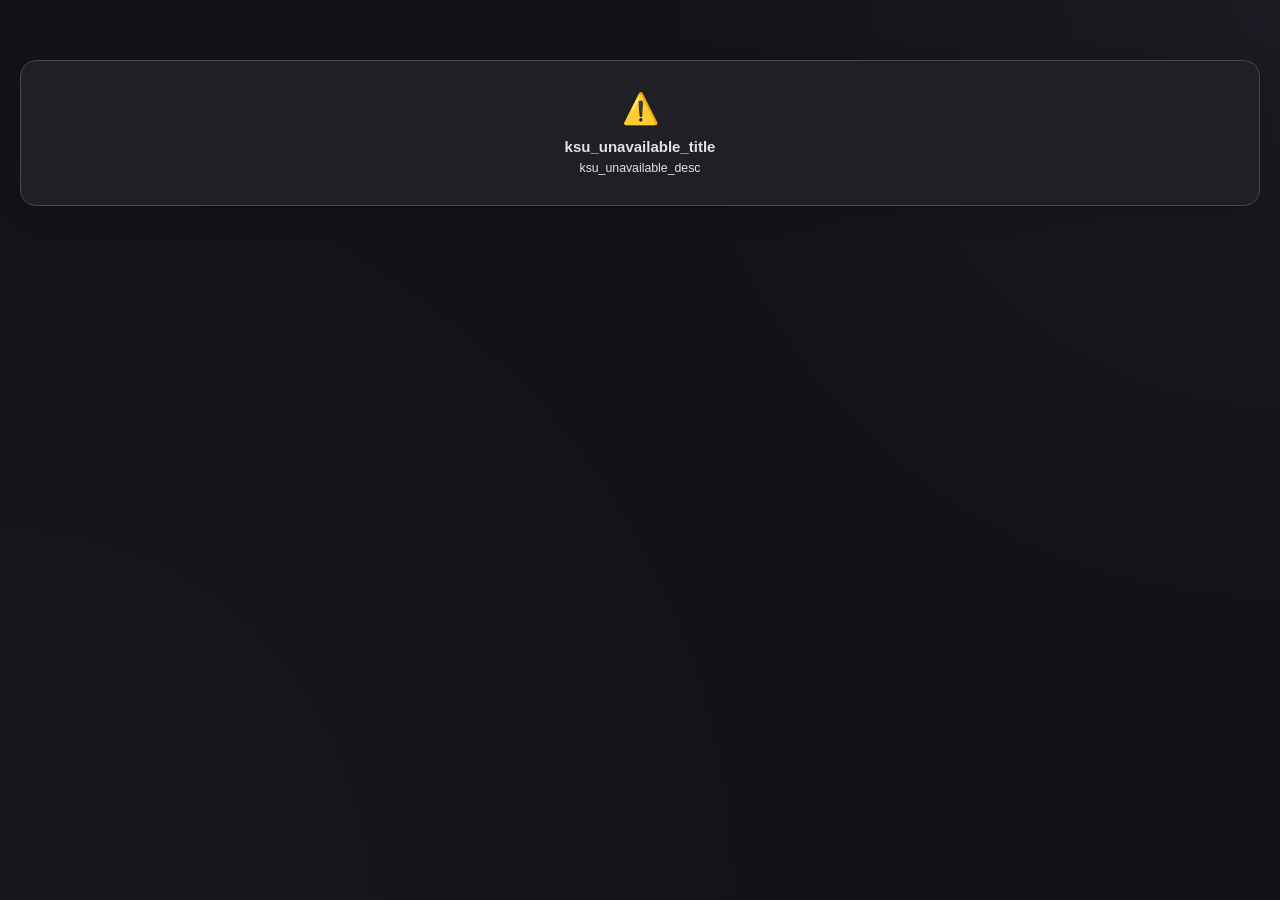
==== webroot/index.html @ 25c7056f "3.4 release" ====
<!DOCTYPE html>
<html lang="en">
<head>
  <meta charset="UTF-8">
  <meta name="viewport" content="width=device-width,initial-scale=1,user-scalable=no">
  <meta name="theme-color" content="#141218">
  <title>Frosty</title>
  <link rel="stylesheet" href="/internal/insets.css">
  <link rel="stylesheet" href="style.css">
</head>
<body unresolved style="overflow:hidden;position:fixed;inset:0;">
  <div id="toast-wrap"></div>

  <!-- Loading Overlay -->
  <div class="loading-overlay" id="loading-overlay">
    <div class="loading-box">
      <div class="spinner"></div>
      <div class="loading-txt" id="loading-txt" data-i18n="loading_default">Processing...</div>
    </div>
  </div>

  <!-- Whitelist Modal -->
  <div class="modal-overlay" id="wl-modal">
    <div class="modal">
      <div class="modal-head">
        <h3>📋 <span data-i18n="wl_title">Doze Whitelist</span></h3>
        <button class="modal-x ripple" id="wl-close">✕</button>
      </div>
      <div class="modal-notice">
        <span>ℹ️</span>
        <span data-i18n="wl_notice">Whitelisted apps bypass Deep Doze restrictions. Add messaging, banking, and alarm apps here.</span>
      </div>
      <div class="modal-controls">
        <input type="text" class="modal-search" placeholder="Search apps..." data-i18n-ph="wl_search" id="wl-search">
        <label class="sys-toggle">
          <input type="checkbox" id="wl-sys">
          <span data-i18n="wl_system">System</span>
        </label>
      </div>
      <div class="modal-list" id="wl-list"></div>
    </div>
  </div>

  <!-- About Modal -->
  <div class="modal-overlay centered" id="about-modal">
    <div class="modal about-modal">
      <div class="about-hero">
        <button class="about-close-btn ripple" id="about-close">✕</button>
        <div class="about-hero-ico">🧊</div>
        <div class="about-hero-name" id="about-name">Frosty</div>
        <div class="about-hero-tag" id="about-version"></div>
      </div>
      <div class="about-body">
        <div class="about-desc" id="about-desc"></div>
        <div class="about-author" id="about-author"></div>
        <a class="about-gh ripple" id="about-gh-btn">
          <svg viewBox="0 0 24 24" width="15" height="15" fill="currentColor"><path d="M12 0C5.37 0 0 5.37 0 12c0 5.3 3.44 9.8 8.21 11.39.6.11.79-.26.79-.58v-2.23c-3.34.73-4.03-1.42-4.03-1.42-.55-1.39-1.33-1.76-1.33-1.76-1.09-.74.08-.73.08-.73 1.2.08 1.84 1.24 1.84 1.24 1.07 1.83 2.81 1.3 3.49 1 .11-.78.42-1.3.76-1.6-2.67-.31-5.47-1.34-5.47-5.93 0-1.31.47-2.38 1.24-3.22-.13-.3-.54-1.52.12-3.18 0 0 1-.32 3.3 1.23.96-.27 1.98-.4 3-.4s2.05.13 3.01.4c2.29-1.55 3.3-1.23 3.3-1.23.66 1.65.24 2.87.12 3.18.77.84 1.23 1.91 1.23 3.22 0 4.61-2.81 5.62-5.48 5.92.43.37.82 1.1.82 2.22v3.29c0 .32.19.69.8.58C20.57 21.8 24 17.3 24 12c0-6.63-5.37-12-12-12z"/></svg>
          <span data-i18n="about_github">View on GitHub</span>
        </a>
      </div>
    </div>
  </div>

  <!-- Import/Export Modal -->
  <div class="modal-overlay centered" id="io-modal">
    <div class="modal io-modal">
      <div class="modal-head">
        <h3 data-i18n="io_title">Import / Export</h3>
        <button class="modal-x ripple" id="io-close">✕</button>
      </div>
      <div class="io-body">
        <button class="io-action-btn ripple" id="io-export-btn">
          <svg viewBox="0 0 24 24" width="18" height="18" fill="currentColor"><path d="M4 17h16v2H4v-2zm7-9.41V17h2V7.59l3.71 3.7 1.41-1.41L12 3.17 5.88 9.88l1.41 1.41L11 7.59z"/></svg>
          <span data-i18n="io_export">Export Current Settings</span>
        </button>
        <div class="io-sep"><span data-i18n="io_backups">Saved backups</span></div>
        <div class="io-list" id="io-list">
          <div class="io-empty" data-i18n="io_empty">No backups found</div>
        </div>
      </div>
    </div>
  </div>

  <!-- Language Picker Modal -->
  <div class="modal-overlay centered" id="lang-modal">
    <div class="modal lang-modal">
      <div class="modal-head">
        <h3 data-i18n="lang_title">Language</h3>
        <button class="modal-x ripple" id="lang-close">✕</button>
      </div>
      <div class="lang-list" id="lang-list"></div>
    </div>
  </div>

  <!-- Main App -->
  <div class="scroll-clip">
  <div id="app">
    <header class="hdr">
      <div class="hdr-banner">
        <img src="header.jpg" alt="Frosty" class="hdr-banner-img" draggable="false">
      </div>
      <!-- Menu placed here to never clip inside header -->
      <div class="hdr-menu" id="hdr-menu-wrap">
        <button class="hdr-dots ripple" id="hdr-dots-btn" title="Menu">
          <svg viewBox="0 0 24 24" width="20" height="20" fill="currentColor"><circle cx="12" cy="5" r="2"/><circle cx="12" cy="12" r="2"/><circle cx="12" cy="19" r="2"/></svg>
        </button>
        <div class="hdr-dropdown" id="hdr-dropdown">
          <button class="hdr-opt ripple" id="menu-io">
            <span class="hdr-opt-ico">
              <svg viewBox="0 0 24 24" width="21" height="20" fill="currentColor"><path d="M17 3H5a2 2 0 0 0-2 2v14a2 2 0 0 0 2 2h14a2 2 0 0 0 2-2V7l-4-4zm2 16H5V5h11.17L19 7.83V19zm-7-7a3 3 0 1 0 0 6 3 3 0 0 0 0-6zm-5-5h8v4H7V7z"/></svg>
            </span>
            <span data-i18n="menu_io">Import / Export</span>
          </button>
          <button class="hdr-opt ripple" id="menu-lang">
            <span class="hdr-opt-ico hdr-opt-ico--lang">
              <svg viewBox="0 0 24 24" width="21" height="20" fill="currentColor"><path d="M11.99 2C6.47 2 2 6.48 2 12s4.47 10 9.99 10C17.52 22 22 17.52 22 12S17.52 2 11.99 2zm6.93 6h-2.95a15.65 15.65 0 0 0-1.38-3.56A8.03 8.03 0 0 1 18.92 8zM12 4.04c.83 1.2 1.48 2.53 1.91 3.96h-3.82c.43-1.43 1.08-2.76 1.91-3.96zM4.26 14C4.1 13.36 4 12.69 4 12s.1-1.36.26-2h3.38c-.08.66-.14 1.32-.14 2 0 .68.06 1.34.14 2H4.26zm.82 2h2.95c.32 1.25.78 2.45 1.38 3.56A7.987 7.987 0 0 1 5.08 16zm2.95-8H5.08a7.987 7.987 0 0 1 4.33-3.56A15.65 15.65 0 0 0 8.03 8zM12 19.96c-.83-1.2-1.48-2.53-1.91-3.96h3.82c-.43 1.43-1.08 2.76-1.91 3.96zM14.34 14H9.66c-.09-.66-.16-1.32-.16-2 0-.68.07-1.35.16-2h4.68c.09.65.16 1.32.16 2 0 .68-.07 1.34-.16 2zm.25 5.56a15.65 15.65 0 0 0 1.38-3.56h2.95a8.03 8.03 0 0 1-4.33 3.56zM16.36 14c.08-.66.14-1.32.14-2 0-.68-.06-1.34-.14-2h3.38c.16.64.26 1.31.26 2s-.1 1.36-.26 2h-3.38z"/></svg>
              <span class="hdr-opt-ico-zh">文</span>
            </span>
            <span data-i18n="menu_lang">Language</span>
          </button>
          <button class="hdr-opt ripple" id="menu-about">
            <span class="hdr-opt-ico">
              <svg viewBox="0 0 24 24" width="21" height="20" fill="currentColor"><path d="M12 2C6.48 2 2 6.48 2 12s4.48 10 10 10 10-4.48 10-10S17.52 2 12 2zm1 15h-2v-6h2v6zm0-8h-2V7h2v2z"/></svg>
            </span>
            <span data-i18n="menu_about">About</span>
          </button>
        </div>
      </div>
    </header>

    <!-- Theme Actions Panel (Chill, Heat, Cosmic) -->
    <div class="actions">
      <button class="act-btn freeze ripple" id="btn-freeze">
        <span class="act-ico">🧊</span><span data-i18n="btn_freeze">Enable All</span>
      </button>
      <button class="act-btn stock ripple" id="btn-stock">
        <span class="act-ico">🔥</span><span data-i18n="btn_revert">Revert All</span>
      </button>
    </div>
    <div class="reapply-row">
      <button class="act-btn reapply ripple" id="btn-reapply">
        <span class="act-ico"><svg viewBox="0 0 24 24" width="16" height="16" fill="currentColor"><path d="M8 5v14l11-7z"/></svg></span>
        <span data-i18n="btn_reapply">Force Reapply Settings</span>
      </button>
    </div>

    <!-- System Tweaks -->
    <section class="card">
      <h2 class="card-title"><span>⚡ </span><span data-i18n="sec_tweaks">System Tweaks</span></h2>
      <div class="tgl-row ripple" data-key="kernel_tweaks">
        <div class="tgl-info">
          <span class="tgl-name" data-i18n="tgl_kernel">Kernel Tweaks</span>
          <span class="tgl-desc" data-i18n="tgl_kernel_desc">Speeds up task switching, reduces CPU wakeups</span>
        </div>
        <label class="tgl"><input type="checkbox" id="t-kernel"><span class="tgl-sl"></span></label>
      </div>
      <div class="tgl-row ripple" data-key="system_props">
        <div class="tgl-info">
          <span class="tgl-name" data-i18n="tgl_sysprops">System Props</span>
          <span class="tgl-desc" data-i18n="tgl_sysprops_desc">Disables debug logging, saves battery & RAM</span>
          <span class="reboot-tag" data-i18n="reboot_req">⚠ Reboot required</span>
        </div>
        <label class="tgl"><input type="checkbox" id="t-sysprops"><span class="tgl-sl"></span></label>
      </div>
      <div class="tgl-row ripple" data-key="ram_optimizer">
        <div class="tgl-info">
          <span class="tgl-name" data-i18n="tgl_ram_optimizer">RAM Optimizer</span>
          <span class="tgl-desc" data-i18n="tgl_ram_optimizer_desc">Limits cached and empty background processes, tunes zram swap behavior for more free RAM</span>
        </div>
        <label class="tgl"><input type="checkbox" id="t-ram-optimizer"><span class="tgl-sl"></span></label>
      </div>
      <div class="tgl-row ripple" data-key="blur_disable">
        <div class="tgl-info">
          <span class="tgl-name" data-i18n="tgl_blur">Disable Blur</span>
          <span class="tgl-desc" data-i18n="tgl_blur_desc">Reduces GPU load, smoother on weaker devices</span>
        </div>
        <label class="tgl"><input type="checkbox" id="t-blur"><span class="tgl-sl"></span></label>
      </div>
      <div class="tgl-row ripple" data-key="log_killing">
        <div class="tgl-info">
          <span class="tgl-name" data-i18n="tgl_logs">Kill Logs</span>
          <span class="tgl-desc" data-i18n="tgl_logs_desc">Stops background loggers, frees RAM</span>
          <span class="reboot-tag">⚠ Reboot required</span>
        </div>
        <label class="tgl"><input type="checkbox" id="t-logs"><span class="tgl-sl"></span></label>
      </div>
    </section>

    <!-- Doze -->
    <section class="card">
      <h2 class="card-title"><span>💤 </span><span data-i18n="sec_doze">Doze</span></h2>
      <div class="tgl-row ripple" data-key="gms_doze">
        <div class="tgl-info">
          <span class="tgl-name" data-i18n="tgl_gms_doze">GMS Doze</span>
          <span class="tgl-desc" data-i18n="tgl_gms_doze_desc">Lets Android optimize GMS battery · May delay notifications</span>
        </div>
        <label class="tgl"><input type="checkbox" id="t-gms-doze"><span class="tgl-sl"></span></label>
      </div>
      <div class="divider"></div>
      <div class="tgl-row ripple" data-key="deep_doze">
        <div class="tgl-info">
          <span class="tgl-name" data-i18n="tgl_deep_doze">Deep Doze</span>
          <span class="tgl-desc" data-i18n="tgl_deep_doze_desc">Restricts background activity for all apps</span>
        </div>
        <label class="tgl"><input type="checkbox" id="t-deep-doze"><span class="tgl-sl"></span></label>
      </div>
      <div class="dd-extras" id="dd-extras">
        <div class="level-row">
          <button class="lvl-btn ripple" data-level="moderate" id="lvl-mod">
            <span class="lvl-ico">☘️</span>
            <span class="lvl-name" data-i18n="lvl_moderate">Moderate</span>
          </button>
          <button class="lvl-btn ripple" data-level="maximum" id="lvl-max">
            <span class="lvl-ico">⚡</span>
            <span class="lvl-name" data-i18n="lvl_maximum">Maximum</span>
          </button>
        </div>
        <button class="wl-btn ripple" id="wl-open">
          <span data-i18n="wl_btn">📋 App Doze Whitelist</span>
          <span class="wl-count" id="wl-count">0</span>
        </button>
      </div>
      <div class="divider"></div>
      <div class="tgl-row ripple" data-key="battery_saver">
        <div class="tgl-info">
          <span class="tgl-name" data-i18n="tgl_bss">Battery Saver Tuner</span>
          <span class="tgl-desc" data-i18n="tgl_bss_desc">Tune Android's built-in battery saver behavior</span>
        </div>
        <label class="tgl"><input type="checkbox" id="t-bss"><span class="tgl-sl"></span></label>
      </div>
      <div class="bss-extras" id="bss-extras">
        <button class="bss-cfg-btn ripple" id="bss-open">
          <span>⚙️</span>
          <span data-i18n="bss_configure">Configure Options</span>
        </button>
      </div>
    </section>

    <!-- GMS Categories -->
    <section class="card">
      <h2 class="card-title"><span>🧊 </span><span data-i18n="sec_gms">GMS Categories</span></h2>
      <div class="cat-row ripple" data-cat="telemetry">
        <div class="cat-left"><span class="cat-ico">📊</span><div class="cat-info"><span class="cat-name" data-i18n="cat_telemetry">Telemetry</span><span class="cat-tag safe" data-i18n="cat_telemetry_tag">Safe · Ads, analytics</span></div></div>
        <label class="tgl"><input type="checkbox" id="t-telemetry"><span class="tgl-sl"></span></label>
      </div>
      <div class="cat-row ripple" data-cat="background">
        <div class="cat-left"><span class="cat-ico">🔄</span><div class="cat-info"><span class="cat-name" data-i18n="cat_background">Background</span><span class="cat-tag safe" data-i18n="cat_background_tag">Safe · Updates, MDM</span></div></div>
        <label class="tgl"><input type="checkbox" id="t-background"><span class="tgl-sl"></span></label>
      </div>
      <div class="cat-row ripple" data-cat="location">
        <div class="cat-left"><span class="cat-ico">📍</span><div class="cat-info"><span class="cat-name" data-i18n="cat_location">Location</span><span class="cat-tag warn" data-i18n="cat_location_tag">Breaks Maps, GPS</span></div></div>
        <label class="tgl"><input type="checkbox" id="t-location"><span class="tgl-sl"></span></label>
      </div>
      <div class="cat-row ripple" data-cat="connectivity">
        <div class="cat-left"><span class="cat-ico">📡</span><div class="cat-info"><span class="cat-name" data-i18n="cat_connectivity">Connectivity</span><span class="cat-tag warn" data-i18n="cat_connectivity_tag">Breaks Cast, Quick Share</span></div></div>
        <label class="tgl"><input type="checkbox" id="t-connectivity"><span class="tgl-sl"></span></label>
      </div>
      <div class="cat-row ripple" data-cat="cloud">
        <div class="cat-left"><span class="cat-ico">☁️</span><div class="cat-info"><span class="cat-name" data-i18n="cat_cloud">Cloud</span><span class="cat-tag warn" data-i18n="cat_cloud_tag">Breaks Sign-in, Autofill</span></div></div>
        <label class="tgl"><input type="checkbox" id="t-cloud"><span class="tgl-sl"></span></label>
      </div>
      <div class="cat-row ripple" data-cat="payments">
        <div class="cat-left"><span class="cat-ico">💳</span><div class="cat-info"><span class="cat-name" data-i18n="cat_payments">Payments</span><span class="cat-tag warn" data-i18n="cat_payments_tag">Breaks Google Pay</span></div></div>
        <label class="tgl"><input type="checkbox" id="t-payments"><span class="tgl-sl"></span></label>
      </div>
      <div class="cat-row ripple" data-cat="wearables">
        <div class="cat-left"><span class="cat-ico">⌚</span><div class="cat-info"><span class="cat-name" data-i18n="cat_wearables">Wearables</span><span class="cat-tag warn" data-i18n="cat_wearables_tag">Breaks Wear OS, Fit</span></div></div>
        <label class="tgl"><input type="checkbox" id="t-wearables"><span class="tgl-sl"></span></label>
      </div>
      <div class="cat-row ripple" data-cat="games">
        <div class="cat-left"><span class="cat-ico">🎮</span><div class="cat-info"><span class="cat-name" data-i18n="cat_games">Games</span><span class="cat-tag warn" data-i18n="cat_games_tag">Breaks Play Games</span></div></div>
        <label class="tgl"><input type="checkbox" id="t-games"><span class="tgl-sl"></span></label>
      </div>
    </section>

    <!-- Activity Log -->
    <section class="card">
      <div class="card-title-row">
        <h2 class="card-title"><span>📄 </span><span data-i18n="sec_log">Activity Log</span></h2>
        <div style="display:flex;gap:6px">
          <button class="log-action-btn ripple" id="log-copy-btn" title="Copy log">
            <svg viewBox="0 0 24 24" width="14" height="14" fill="currentColor"><path d="M16 1H4C2.9 1 2 1.9 2 3v14h2V3h12V1zm3 4H8C6.9 5 6 5.9 6 7v14c0 1.1.9 2 2 2h11c1.1 0 2-.9 2-2V7c0-1.1-.9-2-2-2zm0 16H8V7h11v14z"/></svg>
          </button>
          <button class="log-action-btn ripple" id="log-clear-btn" title="Clear log">
            <svg viewBox="0 0 24 24" width="14" height="14" fill="currentColor"><path d="M6 19c0 1.1.9 2 2 2h8c1.1 0 2-.9 2-2V7H6v12zM19 4h-3.5l-1-1h-5l-1 1H5v2h14V4z"/></svg>
          </button>
        </div>
      </div>
      <div class="log-wrap">
        <div class="log-box" id="log-box" data-i18n-empty="log_empty" data-empty="No activity yet"></div>
        <button class="log-expand-btn" id="log-expand-btn" title="Expand">
          <svg viewBox="0 0 24 24" width="12" height="12" fill="currentColor"><path d="M7 10l5 5 5-5z"/></svg>
        </button>
      </div>
    </section>
  </div>

  </div><!-- /.scroll-clip -->

  <!-- Language Confirm Modal -->
  <div class="modal-overlay centered" id="lang-confirm-backdrop">
    <div class="modal lang-welcome-modal">
      <div class="lc-flag" id="lc-flag"></div>
      <div class="lc-header" id="lc-header"></div>
      <div class="lc-lang-name" id="lc-lang-name"></div>
      <div class="lc-question" id="lc-question"></div>
      <div class="lw-btns">
        <button class="lw-btn lw-btn-keep ripple" id="lc-btn-keep"></button>
        <button class="lw-btn ripple" id="lc-btn-en">🇬🇧 English</button>
      </div>
    </div>
  </div>

  <script src="api.js"></script>
  <script src="app.js"></script>

    <!-- BSS Modal -->
    <div class="modal-overlay" id="bss-modal">
      <div class="modal bss-modal">

        <div class="modal-head">
          <h3>⚙️ <span data-i18n="bss_modal_title">Battery Saver Options</span></h3>
          <button class="modal-x ripple" id="bss-close">✕</button>
        </div>
        <div class="bss-opt-list">
          <div class="bss-opt-row">
            <div class="bss-opt-info">
              <span class="bss-opt-name" data-i18n="bss_opt_datasaver">Enable data saver</span>
              <span class="bss-opt-desc" data-i18n="bss_opt_datasaver_desc">Restricts background data usage for all apps while battery saver is active</span>
            </div>
            <label class="tgl"><input type="checkbox" id="bss-t-datasaver"><span class="tgl-sl"></span></label>
          </div>
          <div class="bss-opt-row">
            <div class="bss-opt-info">
              <span class="bss-opt-name" data-i18n="bss_opt_hotword">Disable hotword detection</span>
              <span class="bss-opt-desc" data-i18n="bss_opt_hotword_desc">Stops the always-on microphone from listening for "Hey Google"</span>
            </div>
            <label class="tgl"><input type="checkbox" id="bss-t-soundtrigger"><span class="tgl-sl"></span></label>
          </div>
          <div class="bss-opt-row">
            <div class="bss-opt-info">
              <span class="bss-opt-name" data-i18n="bss_opt_fullbackup">Defer full backup</span>
              <span class="bss-opt-desc" data-i18n="bss_opt_fullbackup_desc">Pauses full device backups while battery saver is on. Resumes when turned off.</span>
            </div>
            <label class="tgl"><input type="checkbox" id="bss-t-fullbackup"><span class="tgl-sl"></span></label>
          </div>
          <div class="bss-opt-row">
            <div class="bss-opt-info">
              <span class="bss-opt-name" data-i18n="bss_opt_keybackup">Defer key-value backup</span>
              <span class="bss-opt-desc" data-i18n="bss_opt_keybackup_desc">Pauses syncing of app settings and small data backups to the cloud.</span>
            </div>
            <label class="tgl"><input type="checkbox" id="bss-t-keybackup"><span class="tgl-sl"></span></label>
          </div>
          <div class="bss-opt-row">
            <div class="bss-opt-info">
              <span class="bss-opt-name" data-i18n="bss_opt_force_standby">Force apps standby</span>
              <span class="bss-opt-desc" data-i18n="bss_opt_force_standby_desc">Moves all background apps into the restricted standby bucket, heavily limiting their wakeups.</span>
            </div>
            <label class="tgl"><input type="checkbox" id="bss-t-force-standby"><span class="tgl-sl"></span></label>
          </div>
          <div class="bss-opt-row">
            <div class="bss-opt-info">
              <span class="bss-opt-name" data-i18n="bss_opt_force_bg">Force background check</span>
              <span class="bss-opt-desc" data-i18n="bss_opt_force_bg_desc">Applies stricter enforcement of background execution limits across all apps.</span>
            </div>
            <label class="tgl"><input type="checkbox" id="bss-t-force-bg"><span class="tgl-sl"></span></label>
          </div>
          <div class="bss-opt-row">
            <div class="bss-opt-info">
              <span class="bss-opt-name" data-i18n="bss_opt_sensors">Disable optional sensors</span>
              <span class="bss-opt-desc" data-i18n="bss_opt_sensors_desc">Turns off non-critical sensors like barometer, step counter, and rotation vector.</span>
            </div>
            <label class="tgl"><input type="checkbox" id="bss-t-sensors"><span class="tgl-sl"></span></label>
          </div>

          <div class="bss-section-head" data-i18n="bss_opt_gps">Location mode</div>

          <div class="bss-mode-list">
            <div class="bss-mode-row" id="bss-gps-0" data-gps="0">
              <div class="bss-mode-dot"></div>
              <div class="bss-mode-info">
                <span class="bss-mode-name" data-i18n="bss_gps_0">No restriction</span>
                <span class="bss-mode-desc" data-i18n="bss_gps_hint_0">GPS and all location services work normally at all times. No restriction applied.</span>
              </div>
            </div>
            <div class="bss-mode-row" id="bss-gps-1" data-gps="1">
              <div class="bss-mode-dot"></div>
              <div class="bss-mode-info">
                <span class="bss-mode-name" data-i18n="bss_gps_1">GPS off (screen off)</span>
                <span class="bss-mode-desc" data-i18n="bss_gps_hint_1">GPS satellite chip shuts off when the screen goes off. Wi-Fi and cell-tower location keep working at lower accuracy. Safe for most navigation use cases.</span>
              </div>
            </div>
            <div class="bss-mode-row" id="bss-gps-2" data-gps="2">
              <div class="bss-mode-dot"></div>
              <div class="bss-mode-info">
                <span class="bss-mode-name" data-i18n="bss_gps_2">All off (screen off)</span>
                <span class="bss-mode-desc" data-i18n="bss_gps_hint_2">Every location provider — GPS, Wi-Fi, and cell tower — stops when the screen goes off. Weather widgets, maps, and fitness trackers stop updating in the background.</span>
              </div>
            </div>
            <div class="bss-mode-row" id="bss-gps-3" data-gps="3">
              <div class="bss-mode-dot"></div>
              <div class="bss-mode-info">
                <span class="bss-mode-name" data-i18n="bss_gps_3">Foreground only</span>
                <span class="bss-mode-desc" data-i18n="bss_gps_hint_3">Only the app on screen can access location. Any app running in the background is fully denied, regardless of permissions granted.</span>
              </div>
            </div>
            <div class="bss-mode-row" id="bss-gps-4" data-gps="4">
              <div class="bss-mode-dot"></div>
              <div class="bss-mode-info">
                <span class="bss-mode-name" data-i18n="bss_gps_4">Throttle (screen off)</span>
                <span class="bss-mode-desc" data-i18n="bss_gps_hint_4">Background apps can still get location, but updates are rate-limited when the screen is off. Less battery impact with better app compatibility than a full disable.</span>
              </div>
            </div>
          </div>
        </div>

        <div class="bss-actions">
          <button class="bss-apply-btn ripple" id="bss-apply">
            <span data-i18n="bss_apply">Apply &amp; Close</span>
          </button>
        </div>

      </div>
    </div>

  </body>
</html>
---- webroot/style.css ----
/* ── KSU Dynamic Colors ── */
@import url('https://mui.kernelsu.org/internal/colors.css');

/* ── Frosty Token Map (Material You) ── */
:root {
  --bg:               var(--background,              #141218);
  --surface-0:        var(--surfaceContainerLowest,  #0F0D13);
  --surface-1:        var(--surfaceContainer,        #211F26);
  --surface-2:        var(--surfaceContainerHigh,    #2B2930);
  --surface-3:        var(--surfaceContainerHighest, #36343B);
  --on-surface:       var(--onSurface,               #E6E0E9);
  --on-surface-var:   var(--onSurfaceVariant,        #CAC4D0);
  --stroke:           var(--outline,                 #938F99);
  --stroke-var:       var(--outlineVariant,          #49454F);
  
  --accent:           var(--secondary,               #CCC2DC);
  --on-accent:        var(--onSecondary,             #332D41);
  --accent-container: var(--secondaryContainer,      #4A4458);
  --on-accent-cont:   var(--onSecondaryContainer,    #E8DEF8);
  
  --error:            var(--error,                   #F2B8B5);
  --error-container:  var(--errorContainer,          #8C1D18);
  --tonal:            var(--tonalSurface,            #2B2930);

  --green:        #2dd4a0;
  --green-dim:    rgba(45,212,160,.12);
  --orange:       #e5a940;
  --orange-dim:   rgba(229,169,64,.12);

  --radius:      16px;
  --radius-sm:   12px;
  --radius-xs:   8px;
  --safe-top:    env(safe-area-inset-top, 0px);
  --safe-bottom: env(safe-area-inset-bottom, 0px);
  --inset-top:   var(--window-inset-top, var(--safe-top));

  /* Elastic easing for bouncy, fluid animations */
  --spring: cubic-bezier(0.34, 1.56, 0.64, 1);
  --smooth: cubic-bezier(0.25, 1, 0.5, 1);
}

/* ── Reset & Base ── */
*, *::before, *::after { box-sizing: border-box; margin: 0; padding: 0; }

html { font-size: 15px; -webkit-tap-highlight-color: transparent; }

body {
    font-family: -apple-system, BlinkMacSystemFont, 'Segoe UI', Roboto, Helvetica, Arial, sans-serif;
  background-color: var(--bg);

  /* Gradient background */
  background-image: 
    radial-gradient(circle at top right, color-mix(in srgb, var(--accent-container) 15%, transparent) 0%, transparent 40%),
    radial-gradient(circle at bottom left, color-mix(in srgb, var(--accent-container) 10%, transparent) 0%, transparent 50%);
  background-attachment: fixed;
  color: var(--on-surface);
  overflow: hidden;
  position: fixed;
  inset: 0;
  -webkit-font-smoothing: antialiased;
  
  /* Global Selection Lock (App-like feel) */
  user-select: none;
  -webkit-user-select: none;
}

/* Lock down icons and images from being dragged */
img, svg { user-drag: none; -webkit-user-drag: none; }

/* Allow selection only where user needs to type or copy */
input[type=text], .log-box {
  user-select: text;
  -webkit-user-select: text;
}

.scroll-clip { position: absolute; inset: 0; overflow: hidden; }
#app {
  position: absolute;
  top: 0; bottom: 0; left: 0;
  width: calc(100% + 20px);
  overflow-y: auto; overflow-x: hidden;
  padding-bottom: calc(var(--safe-bottom) + 4px);
  padding-right: 20px;
  box-sizing: border-box;
}

[unresolved] { opacity: 0; }
body { transition: opacity 0.3s var(--smooth); }

button { font: inherit; cursor: pointer; border: none; background: none; color: inherit; outline: none; }
input[type=text] { font: inherit; color: inherit; }

/* ── Ripple ── */
.ripple { position: relative; overflow: hidden; -webkit-tap-highlight-color: transparent; }
.ripple::after {
  content: ''; position: absolute; inset: 0;
  background: var(--on-surface);
  opacity: 0; transition: opacity 0.2s var(--smooth);
  border-radius: inherit; pointer-events: none;
}
.ripple:active::after { opacity: 0.12; transition: none; }

/* ── Toast ── */
#toast-wrap {
  position: fixed;
  top: calc(16px + var(--inset-top));
  left: 50%; transform: translateX(-50%);
  z-index: 9999;
  display: flex; flex-direction: column; align-items: center; gap: 8px;
  pointer-events: none;
}
.toast {
  padding: 10px 24px; border-radius: 999px;
  font-size: 0.8rem; font-weight: 600;
  background: var(--surface-2);
  color: var(--on-surface);
  border: 1px solid var(--stroke-var);
  box-shadow: 0 8px 24px rgba(0,0,0,0.3);
  opacity: 0; transform: translateY(-20px) scale(0.9);
  transition: all 0.4s var(--spring);
  pointer-events: auto; white-space: nowrap;
}
.toast.show { opacity: 1; transform: translateY(0) scale(1); }
.toast.toast-ok   { background: #1a3d30; color: var(--green); border-color: rgba(45,212,160,.5); }
.toast.toast-err  { background: #3d1a1a; color: var(--error); border-color: rgba(242,184,181,.5); }
.toast.toast-warn { background: #3d2e0a; color: var(--orange); border-color: rgba(229,169,64,.5); }

/* ── Pull-to-refresh ── */
#ptr {
  position: fixed; top: calc(12px + var(--inset-top)); left: 50%;
  transform: translateX(-50%); z-index: 9998;
  opacity: 0; pointer-events: none;
  width: 44px; height: 44px; border-radius: 50%;
  background: var(--surface-2);
  border: 1px solid var(--stroke-var);
  display: flex; align-items: center; justify-content: center;
  color: var(--accent);
  box-shadow: 0 4px 16px rgba(0,0,0,0.4);
}

/* ── Loading Overlay ── */
.loading-overlay {
  position: fixed; inset: 0; z-index: 5000;
  background: rgba(0, 0, 0, 0.65);
  display: flex; align-items: center; justify-content: center;
  opacity: 0; pointer-events: none;
  transition: opacity 0.3s var(--smooth);
}
.loading-overlay.on { opacity: 1; pointer-events: auto; }
.loading-box {
  display: flex; flex-direction: column; align-items: center; gap: 20px;
  background: var(--surface-2);
  border: 1px solid var(--stroke-var);
  border-radius: var(--radius);
  padding: 36px 48px;
  box-shadow: 0 16px 40px rgba(0,0,0,0.4);
  transform: scale(0.9);
  transition: transform 0.4s var(--spring);
}
.loading-overlay.on .loading-box { transform: scale(1); }
.spinner {
  width: 40px; height: 40px;
  border: 3px solid var(--stroke-var);
  border-top-color: var(--accent);
  border-radius: 50%;
  animation: spin 0.8s cubic-bezier(0.6, 0.2, 0.4, 0.8) infinite;
}
@keyframes spin { to { transform: rotate(360deg); } }
.loading-txt { font-size: 0.85rem; font-weight: 600; color: var(--on-surface-var); max-width: 200px; text-align: center; }

/* ── Header (Flat Bottom, No clipping) ── */
.hdr { padding: 0; position: relative; margin-bottom: 8px;}
.hdr-banner { position: relative; width: 100%; max-height: 50vh; line-height: 0; overflow: hidden; box-shadow: 0 8px 24px rgba(0,0,0,0.25); }
.hdr-banner-img { width: 100%; height: auto; display: block; object-fit: cover; object-position: center; border-radius: 0; }

/* Mask fade into the background */
.hdr-banner::after {
  content: ''; position: absolute; inset: 0;
  background: linear-gradient(to bottom, transparent 0%, transparent 40%, var(--bg) 100%);
  pointer-events: none;
}

/* ── Menu Positioning ── */
.hdr-menu { 
  position: absolute; 
  top: calc(10px + var(--inset-top)); 
  right: 10px; 
  z-index: 100; 
}
.hdr-dots {
  width: 39px; height: 39px; /* Made 1px smaller */
  border-radius: 50%;
  display: flex; align-items: center; justify-content: center;
  background: rgba(0,0,0,0.45);
  border: 2px solid rgba(255,255,255,0.55);
  color: #fff;
  transition: all 0.2s var(--smooth);
  box-shadow: 0 4px 12px rgba(0,0,0,0.2);
}
.hdr-dots:active { transform: scale(0.92); background: rgba(0,0,0,0.65); border-color: rgba(255,255,255,0.9); }

/* Dropdown */
.hdr-dropdown {
  visibility: hidden; opacity: 0;
  transform: translateY(-10px) scale(0.95); transform-origin: top right;
  position: absolute; right: 0; top: calc(100% + 8px);
  min-width: 210px;
  background: var(--surface-2);
  border: 1px solid var(--stroke-var);
  border-radius: var(--radius-sm);
  box-shadow: 0 10px 32px rgba(0,0,0,0.5);
  z-index: 500;
  transition: all 0.3s var(--spring);
}
.hdr-dropdown.open { visibility: visible; opacity: 1; transform: translateY(0) scale(1); }
.hdr-opt {
  width: 100%; display: flex; align-items: center; gap: 10px;
  padding: 13px 17px; font-size: 0.9rem; color: var(--on-surface);
}
.hdr-opt + .hdr-opt { border-top: 1px solid var(--stroke-var); }
.hdr-opt-ico { display: flex; align-items: center; justify-content: center; width: 26px; color: var(--on-surface-var); flex-shrink: 0; position: relative; }
.hdr-opt-ico-zh {
  position: absolute; bottom: -4px; right: -4px;
  font-size: 9px; font-weight: 900;
  color: var(--on-surface-var); background: var(--surface-2);
  border-radius: 2px; line-height: 1; padding: 0 1px;
}

/* ── Top Actions (Chill, Heat, and Cosmic Themes) ── */
.actions {
  display: flex; gap: 14px; padding: 16px 24px 4px;
  justify-content: center; position: relative; z-index: 10;
  margin-top: -10px; /* Floats slightly up over the fade */
}
.act-btn {
  flex: 0 1 auto; display: flex; align-items: center; justify-content: center; gap: 8px;
  padding: 14px 20px; border-radius: 99px;
  font-weight: 800; font-size: 0.95rem; letter-spacing: 0.2px;
  transition: transform 0.25s var(--spring);
  color: #ffffff; border: none; outline: none;
}
.act-btn:active { transform: scale(0.94); }

/* Chill Theme */
.act-btn.freeze {
  background: linear-gradient(135deg, #00C6FF, #0072FF);
  box-shadow: 0 6px 20px rgba(0, 114, 255, 0.35);
}
/* Heat Theme */
.act-btn.stock {
  background: linear-gradient(135deg, #FF512F, #DD2476);
  box-shadow: 0 6px 20px rgba(221, 36, 118, 0.35);
}

.reapply-row { display: flex; justify-content: center; padding: 12px 20px 0; position: relative; z-index: 10; }
/* Cosmic / Aurora Theme */
.act-btn.reapply {
  flex: 0 1 auto; /* Does not stretch to full width */
  background: linear-gradient(135deg, #8E2DE2, #4A00E0);
  padding: 12px 24px;
  font-size: 0.85rem; font-weight: 800;
  box-shadow: 0 6px 20px rgba(74, 0, 224, 0.35);
}

/* ── Cards (Solid Separated Blocks) ── */
.card {
  background: var(--surface-1);
  border: 1px solid var(--stroke-var);
  border-radius: var(--radius);
  margin: 16px 20px; padding: 15px; 
  box-shadow: 0 8px 24px rgba(0,0,0,0.15);
  content-visibility: auto; contain-intrinsic-size: 0 400px;
}
.card-title { font-size: 0.95rem; font-weight: 800; margin-bottom: 16px; color: var(--on-surface); letter-spacing: 0.3px;}
.card-title-row { display: flex; align-items: center; justify-content: space-between; margin-bottom: 12px; }
.card-title-row .card-title { margin-bottom: 0; }

.log-action-btn {
  padding: 4px 10px; border-radius: var(--radius-xs);
  background: var(--surface-2);
  border: 1px solid var(--stroke-var);
  color: var(--on-surface-var);
  transition: all 0.2s var(--smooth);
}
.log-action-btn:active { background: #0072FF; color: #ffffff; border-color: #0072FF; transform: scale(0.9); }

/* ── Toggle & Category Rows ── */
.tgl-row, .cat-row {
  display: flex; align-items: center; justify-content: space-between;
  padding: 12px 8px; gap: 10px;
  border-radius: var(--radius-xs);
  margin: 0 -8px; cursor: pointer;
  transition: background 0.2s var(--smooth);
}
.tgl-row:active, .cat-row:active { background: var(--surface-2); }
.tgl-row + .tgl-row, .cat-row + .cat-row { border-top: 1px solid var(--stroke-var); }
.tgl-row:last-child { padding-bottom: 0; }
.cat-row:last-child { padding-bottom: 0; }

.tgl-info { display: flex; flex-direction: column; gap: 4px; min-width: 0; flex: 1; }
.tgl-name { font-size: 0.9rem; font-weight: 700; }
.tgl-desc { font-size: 0.75rem; color: var(--on-surface-var); line-height: 1.4; }

/* ── Toggle Switch (White Track, Frosty Blue Circle + Neon Glow) ── */
.tgl { position: relative; width: 46px; height: 26px; flex-shrink: 0; }
.tgl input { opacity: 0; width: 0; height: 0; position: absolute; }
.tgl-sl {
  position: absolute; inset: 0; cursor: pointer;
  background: var(--surface-3);
  border: 2px solid var(--stroke);
  border-radius: 26px;
  transition: all 0.35s var(--spring);
}
.tgl-sl::before {
  content: ''; position: absolute;
  width: 14px; height: 14px; left: 3px; top: 50%; transform: translateY(-50%);
  background: var(--stroke); border-radius: 50%;
  box-shadow: 0 2px 8px rgba(0,0,0,0.3);
  transition: all 0.35s var(--spring);
}
.tgl input:checked + .tgl-sl {
  background: #ffffff;
  border-color: #ffffff;
  box-shadow: 0 0 16px rgba(0, 114, 255, 0.4); /* Shiny neon glow */
}
.tgl input:checked + .tgl-sl::before {
  left: 23px; width: 16px; height: 16px;
  background: #0072FF; /* Pure Frosty Blue */
  box-shadow: none;
}

/* ── Divider ── */
.divider { height: 1px; background: var(--stroke-var); margin: 8px 0; }

/* ── Deep Doze Extras ── */
.dd-extras {
  max-height: 0; opacity: 0; overflow: hidden;
  transition: all 0.4s var(--spring); margin-top: 0;
}
.dd-extras.on { max-height: 150px; opacity: 1; margin-top: 12px; overflow: visible; }
.level-row { display: flex; gap: 8px; margin-bottom: 10px; }
.lvl-btn {
  flex: 1; display: flex; align-items: center; justify-content: center; gap: 7px;
  padding: 10px 16px; border-radius: 99px;
  background: var(--surface-2);
  border: 1px solid var(--stroke-var);
  color: var(--on-surface-var);
  transition: all 0.25s var(--spring);
}
.lvl-ico  { font-size: 1.1rem; line-height: 1; }
.lvl-name { font-size: 0.85rem; font-weight: 700; letter-spacing: 0.2px; }
.lvl-sub  { display: none; }
#lvl-mod.on {
  background: linear-gradient(135deg, rgba(45,212,160,0.18), rgba(45,212,160,0.06));
  border-color: rgba(45,212,160,0.45);
  color: var(--green);
  box-shadow: 0 1px 12px rgba(45,212,160,0.15), inset 0 1px 0 rgba(255,255,255,0.06);
}
#lvl-max.on {
  background: linear-gradient(135deg, rgba(229,169,64,0.18), rgba(229,169,64,0.06));
  border-color: rgba(229,169,64,0.45);
  color: var(--orange);
  box-shadow: 0 1px 12px rgba(229,169,64,0.15), inset 0 1px 0 rgba(255,255,255,0.06);
}
.lvl-btn:active { transform: scale(0.94); }

/* ── Battery Saver Extras ── */
/* ── Battery Saver Tuner ── */
.bss-extras {
  max-height: 0; opacity: 0; overflow: hidden;
  transition: all 0.4s var(--spring); margin-top: 0;
}
.bss-extras.on { max-height: 60px; opacity: 1; margin-top: 10px; overflow: visible; }
.bss-cfg-btn {
  display: flex; align-items: center; justify-content: center; gap: 8px;
  width: 100%; padding: 10px 16px; border-radius: var(--radius-xs);
  background: linear-gradient(135deg, rgba(204,188,240,0.12), rgba(204,188,240,0.04));
  border: 1px solid rgba(204,188,240,0.3);
  color: var(--accent); font-size: 0.85rem; font-weight: 700;
  transition: all 0.2s var(--spring);
}
.bss-cfg-btn:active { transform: scale(0.97); background: rgba(204,188,240,0.2); }

/* ── BSS Modal ── */
.bss-modal { max-height: 88vh; }
.bss-opt-list {
  overflow-y: auto; flex: 1;
  padding-top: 4px;
  padding-left: 20px;
  padding-right: 20px;
  padding-bottom: 8px;
}
.bss-opt-row {
  display: flex; align-items: center; justify-content: space-between;
  padding: 13px 0; gap: 14px;
  border-bottom: 1px solid var(--stroke-var);
  cursor: pointer;
}
.bss-opt-row:last-of-type { border-bottom: none; }
.bss-opt-info { display: flex; flex-direction: column; gap: 3px; flex: 1; min-width: 0; }
.bss-opt-name { font-size: 0.9rem; font-weight: 700; color: var(--on-surface); }
.bss-opt-desc { font-size: 0.73rem; color: var(--on-surface-var); line-height: 1.45; }

/* ── BSS Location Mode Selector ── */
.bss-section-head {
  padding: 16px 0 10px;
  font-size: 0.68rem; font-weight: 800; letter-spacing: 0.09em;
  text-transform: uppercase; color: var(--on-surface-var);
  border-top: 1px solid var(--stroke-var);
  margin-top: 6px;
}
.bss-mode-list { display: flex; flex-direction: column; gap: 8px; padding-bottom: 8px; }
.bss-mode-row {
  display: flex; align-items: flex-start; gap: 14px;
  padding: 13px 14px; border-radius: var(--radius-sm);
  background: var(--surface-2); border: 1px solid var(--stroke-var);
  cursor: pointer; transition: all 0.2s var(--spring);
}
.bss-mode-row.on {
  background: linear-gradient(135deg, rgba(204,188,240,0.15), rgba(204,188,240,0.04));
  border-color: rgba(204,188,240,0.5);
  box-shadow: 0 2px 14px rgba(204,188,240,0.12);
}
.bss-mode-row:active { transform: scale(0.985); }
.bss-mode-dot {
  width: 11px; height: 11px; border-radius: 50%; flex-shrink: 0; margin-top: 3px;
  border: 2px solid var(--stroke-var);
  transition: all 0.25s var(--spring);
}
.bss-mode-row.on .bss-mode-dot {
  background: var(--accent); border-color: var(--accent);
  box-shadow: 0 0 8px rgba(204,188,240,0.55);
}
.bss-mode-info { flex: 1; min-width: 0; display: flex; flex-direction: column; gap: 4px; }
.bss-mode-name { font-size: 0.85rem; font-weight: 700; color: var(--on-surface); }
.bss-mode-row.on .bss-mode-name { color: var(--accent); }
.bss-mode-desc { font-size: 0.7rem; color: var(--on-surface-var); line-height: 1.5; }

.bss-actions {
  flex-shrink: 0;
  padding-top: 12px;
  padding-left: 20px;
  padding-right: 20px;
  padding-bottom: calc(16px + var(--safe-bottom));
  border-top: 1px solid var(--stroke-var);
}
.bss-apply-btn {
  width: 100%; padding: 13px; border-radius: 99px;
  background: linear-gradient(135deg, rgba(204,188,240,0.2), rgba(204,188,240,0.08));
  color: var(--accent); border: 1px solid rgba(204,188,240,0.4);
  font-size: 0.9rem; font-weight: 700; letter-spacing: 0.02em;
  transition: all 0.2s var(--spring);
}
.bss-apply-btn:active { transform: scale(0.98); background: rgba(204,188,240,0.28); }

/* ── Whitelist Button ── */
.wl-btn {
  width: 100%; display: flex; align-items: center; justify-content: space-between;
  padding: 12px 16px; border-radius: var(--radius-xs);
  background: var(--surface-2);
  border: 1px solid var(--stroke-var);
  font-size: 0.85rem; font-weight: 600; color: var(--on-surface);
  transition: all 0.25s var(--spring);
}
.wl-btn:active { transform: scale(0.97); border-color: #0072FF; }
.wl-count {
  background: #0072FF; color: #ffffff;
  padding: 2px 10px; border-radius: 12px; font-size: 0.75rem; font-weight: 800;
}

/* ── Category Rows ── */
.cat-left { display: flex; align-items: center; gap: 12px; flex: 1; min-width: 0; }
.cat-ico { font-size: 1.25rem; flex-shrink: 0; }
.cat-info { display: flex; flex-direction: column; gap: 3px; min-width: 0; }
.cat-name { font-size: 0.9rem; font-weight: 700; }

/* Tag spacing */
.cat-tag {
  font-size: 0.65rem; font-weight: 700;
  padding: 3px 8px; border-radius: 6px;
  display: inline-block; width: fit-content;
}
.cat-tag.safe { background: var(--green-dim); color: var(--green); }
.cat-tag.warn { background: var(--orange-dim); color: var(--orange); }

.reboot-tag {
  font-size: 0.65rem; font-weight: 700;
  padding: 3px 8px; border-radius: 6px; 
  display: inline-block; width: fit-content;
  margin-top: 4px;
  background: var(--orange-dim); color: var(--orange);
}

/* ── Log Box ── */
.log-wrap { position: relative; }
.log-box {
  max-height: 200px; overflow-y: auto;
  transition: max-height 0.4s var(--spring);
  background: var(--surface-0);
  border: 1px solid var(--stroke-var);
  border-radius: var(--radius-xs);
  padding: 10px 12px;
  font-family: 'SF Mono', Monaco, Consolas, monospace;
  font-size: 0.7rem; line-height: 1.6;
}
.log-box.expanded { max-height: 65vh; }
.log-expand-btn {
  position: absolute; bottom: 8px; right: 8px;
  width: 26px; height: 26px; border-radius: 6px;
  background: var(--surface-2);
  border: 1px solid var(--stroke-var);
  color: var(--on-surface-var);
  display: flex; align-items: center; justify-content: center;
  transition: all 0.25s var(--spring);
}
.log-expand-btn:active { background: #0072FF; color: #ffffff; transform: scale(0.9); border-color: #0072FF; }
.log-expand-btn svg { transition: transform 0.4s var(--spring); }
.log-expand-btn.expanded svg { transform: rotate(180deg); }
.log-box:empty::before { content: attr(data-empty); color: var(--on-surface-var); font-style: italic; }
.log-e { display: flex; gap: 10px; padding: 4px 0; border-bottom: 1px solid var(--stroke-var); }
.log-e:last-child { border-bottom: none; }
.log-ts { color: var(--on-surface-var); flex-shrink: 0; font-size: 0.65rem; }
.log-msg { word-break: break-word; font-weight: 500; }
.log-e.ok .log-msg   { color: var(--green); }
.log-e.err .log-msg  { color: var(--error); }
.log-e.warn .log-msg { color: var(--orange); }
.log-e.info .log-msg { color: var(--on-surface-var); }

/* ── Modals ── */
.modal-overlay {
  position: fixed; inset: 0; z-index: 1000;
  background: rgba(0, 0, 0, 0.7);
  display: flex; align-items: flex-end; justify-content: center;
  opacity: 0; pointer-events: none;
  transition: opacity 0.3s var(--smooth);
}
.modal-overlay.open { opacity: 1; pointer-events: auto; }
.modal-overlay.centered { align-items: center; padding: 0 24px; }
.modal-overlay.centered .modal {
  width: 100%; max-width: 340px; max-height: 85vh;
  border-radius: var(--radius);
  transform: scale(0.9) translateY(20px);
  transition: all 0.4s var(--spring);
}
.modal-overlay.centered.open .modal { transform: scale(1) translateY(0); }
.modal {
  width: 100%; max-width: 500px; max-height: 85vh;
  background: var(--surface-1);
  border: 1px solid var(--stroke-var);
  box-shadow: 0 -10px 40px rgba(0,0,0,0.5);
  border-radius: var(--radius) var(--radius) 0 0;
  display: flex; flex-direction: column;
  transform: translateY(100%);
  transition: transform 0.4s var(--spring);
}
.modal-overlay.open .modal { transform: translateY(0); }
#wl-modal .modal, #bss-modal .modal { transition: none; }
#wl-modal, #bss-modal { transition: none; }

.modal-head { display: flex; justify-content: space-between; align-items: center; padding: 20px 20px 10px; }
.modal-head h3 { font-size: 1rem; font-weight: 700; }
.modal-x {
  width: 36px; height: 36px; border-radius: 50%;
  background: var(--surface-3);
  border: 1px solid var(--stroke-var);
  display: flex; align-items: center; justify-content: center;
  font-size: 0.9rem; font-weight: 700; transition: all 0.2s var(--smooth);
}
.modal-x:active { background: #0072FF; color: #ffffff; border-color: #0072FF; transform: scale(0.9); }

.modal-notice {
  display: flex; gap: 10px; margin: 0 20px; padding: 12px 14px;
  background: var(--surface-0);
  border: 1px solid var(--stroke-var);
  border-radius: var(--radius-xs);
  font-size: 0.75rem; color: var(--on-surface-var); line-height: 1.5; font-weight: 500;
}
.modal-controls { display: flex; gap: 12px; padding: 16px 20px; align-items: center; }
.modal-search {
  flex: 1; padding: 12px 16px; border-radius: var(--radius-xs);
  background: var(--surface-0);
  border: 1px solid var(--stroke-var);
  font-size: 0.85rem; color: var(--on-surface);
  transition: all 0.2s var(--smooth);
}
.modal-search:focus { border-color: #0072FF; }
.sys-toggle { display: flex; align-items: center; gap: 6px; font-size: 0.8rem; font-weight: 600; color: var(--on-surface-var); cursor: pointer; flex-shrink: 0; }
.sys-toggle input { width: 16px; height: 16px; accent-color: #0072FF; }
.modal-list { flex: 1; overflow-y: auto; padding: 0 20px 20px; min-height: 200px; overscroll-behavior: contain; }

/* ── Whitelist Items ── */
.wl-item {
  display: flex; align-items: center; gap: 12px;
  padding: 12px 10px; border-radius: var(--radius-xs);
  cursor: pointer; transform: translateZ(0); transition: background 0.2s var(--smooth);
}
.wl-item:active { background: var(--surface-3); }
.wl-item + .wl-item { border-top: 1px solid var(--stroke-var); }
.wl-ico {
  width: 36px; height: 36px; border-radius: 10px; flex-shrink: 0;
  background: var(--surface-3);
  object-fit: contain; aspect-ratio: 1/1; contain: layout paint;
}
.wl-app { flex: 1; min-width: 0; display: flex; flex-direction: column; gap: 2px; }
.wl-name { font-size: 0.85rem; font-weight: 600; overflow: hidden; text-overflow: ellipsis; white-space: nowrap; }
.wl-pkg { font-size: 0.7rem; color: var(--on-surface-var); overflow: hidden; text-overflow: ellipsis; white-space: nowrap; font-weight: 500; }
.wl-chk {
  width: 24px; height: 24px; border-radius: 50%; flex-shrink: 0;
  display: flex; align-items: center; justify-content: center;
  background: var(--surface-3);
  border: 1px solid var(--stroke-var);
  font-size: 0.8rem; color: transparent; transition: all 0.3s var(--spring);
}
/* Hardcoded Frosty Blue for contrast safety */
.wl-item.active .wl-chk { background: #0072FF; border-color: transparent; color: #ffffff; }

.wl-empty { text-align: center; padding: 40px 0; color: var(--on-surface-var); font-size: 0.85rem; font-weight: 600; }
.wl-sep {
  padding: 8px 10px; margin: 6px 0;
  font-size: 0.7rem; font-weight: 800; letter-spacing: 0.5px;
  color: var(--on-surface-var); text-transform: uppercase;
  border-top: 1px solid var(--stroke-var);
}

/* ── About Modal (Vibrant Gradient Restored) ── */
.about-modal { overflow: hidden; }
.about-hero {
  position: relative;
  background: linear-gradient(135deg, #0072FF 0%, color-mix(in srgb, var(--surface-2) 60%, #0072FF) 100%);
  padding: 32px 24px 24px;
  display: flex; flex-direction: column; align-items: center; gap: 6px;
  border-radius: var(--radius) var(--radius) 0 0;
  border-bottom: 1px solid color-mix(in srgb, #fff 10%, transparent);
}
.about-close-btn {
  position: absolute; top: 12px; right: 12px;
  width: 32px; height: 32px; border-radius: 50%;
  background: rgba(0,0,0,0.25);
  font-size: 0.8rem; color: #fff; display: flex; align-items: center; justify-content: center;
  transition: all 0.2s var(--smooth);
}
.about-close-btn:active { background: rgba(0,0,0,0.45); transform: scale(0.9); }
.about-hero-ico { font-size: 3rem; line-height: 1; filter: drop-shadow(0 4px 12px rgba(0,0,0,0.3)); }
.about-hero-name { font-size: 1.5rem; font-weight: 900; color: #fff; letter-spacing: 0.5px; margin-top: 8px; text-shadow: 0 2px 8px rgba(0,0,0,0.4); }
.about-hero-tag {
  font-size: 0.75rem; font-weight: 800;
  background: rgba(0,0,0,0.3); color: #fff;
  padding: 3px 10px; border-radius: 999px; letter-spacing: 0.5px;
}
.about-body { display: flex; flex-direction: column; align-items: center; padding: 24px 24px 28px; gap: 12px; text-align: center; }
.about-desc { font-size: 0.85rem; font-weight: 500; color: var(--on-surface-var); line-height: 1.6; }
.about-author { font-size: 0.8rem; font-weight: 700; color: var(--on-surface-var); opacity: 0.8; }
.about-gh {
  margin-top: 10px; width: 100%;
  display: flex; align-items: center; justify-content: center; gap: 10px;
  padding: 14px 0; border-radius: var(--radius-sm);
  background: var(--surface-3);
  border: 1px solid var(--stroke-var);
  font-size: 0.9rem; font-weight: 700; color: var(--on-surface);
  transition: all 0.2s var(--smooth);
}
.about-gh:active { background: #0072FF; color: #ffffff; border-color: #0072FF; transform: scale(0.96); }

/* ── Import/Export ── */
.io-modal { max-height: 75vh; }
.io-body { display: flex; flex-direction: column; padding: 16px 20px 24px; gap: 16px; overflow: auto; flex: 1; }
.io-action-btn {
  display: flex; align-items: center; justify-content: center; gap: 10px;
  padding: 16px; border-radius: var(--radius-sm);
  background: #0072FF; color: #ffffff; /* Hardcoded Frosty Blue */
  font-size: 0.95rem; font-weight: 700; width: 100%;
  transition: transform 0.2s var(--spring);
}
.io-action-btn:active { transform: scale(0.96); }
.io-sep { display: flex; align-items: center; gap: 12px; font-size: 0.8rem; font-weight: 700; color: var(--on-surface-var); text-transform: uppercase; letter-spacing: 0.5px; }
.io-sep::before, .io-sep::after { content: ''; flex: 1; height: 1px; background: var(--stroke-var); }
.io-list { display: flex; flex-direction: column; gap: 10px; }
.io-empty { text-align: center; padding: 30px 0; font-size: 0.85rem; font-weight: 600; color: var(--on-surface-var); }
.io-item {
  display: flex; align-items: center; justify-content: space-between;
  padding: 14px 16px; border-radius: var(--radius-sm);
  background: var(--surface-3);
  border: 1px solid var(--stroke-var); gap: 10px;
}
.io-item-name { font-size: 0.85rem; font-weight: 700; color: var(--on-surface); flex: 1; min-width: 0; overflow: hidden; text-overflow: ellipsis; white-space: nowrap; }
.io-item-acts { display: flex; align-items: center; gap: 8px; flex-shrink: 0; }
.io-item-import, .io-item-del, .io-item-rename {
  width: 40px; height: 40px; border-radius: 10px;
  display: flex; align-items: center; justify-content: center;
  transition: all 0.2s var(--spring);
}
.io-item-import { background: #0072FF; color: #ffffff; }
.io-item-del { background: rgba(255,92,92,0.2); color: var(--error); }
.io-item-rename { background: transparent; color: var(--on-surface-var); }
.io-item-import:active, .io-item-del:active, .io-item-rename:active { transform: scale(0.85); }
.io-item-rename:active { background: var(--surface-2); color: var(--on-surface); }

/* ── Language Confirm ── */
.lang-welcome-modal { padding: 32px 28px 24px; text-align: center; min-width: 280px; max-width: 340px; }
.lc-flag { font-size: 2.5rem; text-align: center; margin-bottom: 8px; }
.lc-header { font-size: 0.75rem; font-weight: 800; text-transform: uppercase; letter-spacing: 1px; color: var(--on-surface-var); margin-bottom: 4px; }
.lc-lang-name { font-size: 1.3rem; font-weight: 900; margin-bottom: 16px; color: var(--on-surface); }
.lc-question { font-size: 0.9rem; font-weight: 500; color: var(--on-surface-var); margin-bottom: 24px; line-height: 1.5; }
.lw-btns { display: flex; gap: 12px; justify-content: center; }
.lw-btn {
  flex: 1; padding: 14px 10px; border-radius: var(--radius-xs);
  font-size: 0.9rem; font-weight: 700;
  border: 1px solid var(--stroke-var);
  background: var(--surface-2);
  color: var(--on-surface); transition: all 0.2s var(--spring);
}
.lw-btn-keep { background: #0072FF; color: #ffffff; border-color: transparent; }
.lw-btn:active { transform: scale(0.95); }

/* ── Lang List (Contrast Fixed) ── */
.lang-list { overflow-y: auto; padding: 12px 20px 24px; display: flex; flex-direction: column; gap: 8px; }
.lang-item {
  display: flex; align-items: center; gap: 14px;
  padding: 16px 18px; border-radius: var(--radius-xs);
  font-size: 0.95rem; font-weight: 600; color: var(--on-surface);
  background: var(--surface-3);
  border: 1px solid var(--stroke-var);
  transition: all 0.2s var(--smooth);
}
/* Hardcoded Frosty Blue so it never breaks with KSU themes */
.lang-item.active {
  background: #0072FF; color: #ffffff; border-color: transparent;
  box-shadow: 0 4px 16px rgba(0, 114, 255, 0.3);
}
.lang-item:active { transform: scale(0.97); }
.lang-flag { font-size: 1.4rem; flex-shrink: 0; width: 32px; text-align: center; }
.lang-name { flex: 1; text-align: left; }
.lang-check { font-size: 1.1rem; flex-shrink: 0; width: 20px; text-align: right; }

/* ── Animations ── */
@keyframes slideUpFade {
  from { opacity: 0; transform: translateY(20px); }
  to   { opacity: 1; transform: none; }
}
.card { animation: slideUpFade 0.4s var(--spring) both; }
.card:nth-child(3) { animation-delay: 0.05s; }
.card:nth-child(4) { animation-delay: 0.1s; }
.card:nth-child(5) { animation-delay: 0.15s; }
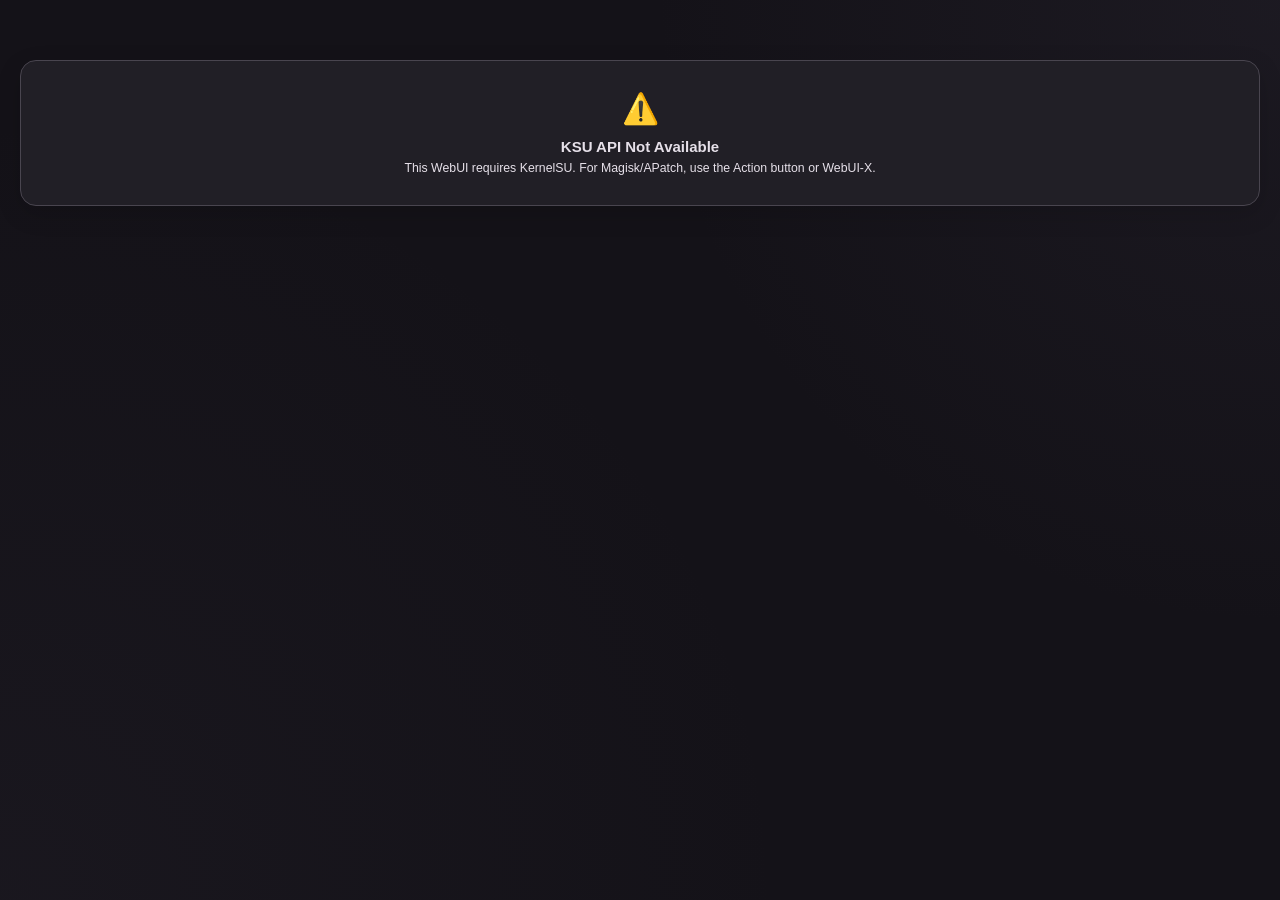
==== commit dd79fd41: "3.7 release" ====
--- a/webroot/index.html
+++ b/webroot/index.html
@@ -180,9 +180,16 @@
         <div class="tgl-info">
           <span class="tgl-name" data-i18n="tgl_logs">Kill Logs</span>
           <span class="tgl-desc" data-i18n="tgl_logs_desc">Stops background loggers, frees RAM</span>
-          <span class="reboot-tag">⚠ Reboot required</span>
+          <span class="reboot-tag" data-i18n="reboot_req">⚠ Reboot required</span>
         </div>
         <label class="tgl"><input type="checkbox" id="t-logs"><span class="tgl-sl"></span></label>
+      </div>
+      <div class="tgl-row ripple" data-key="kill_tracking">
+        <div class="tgl-info">
+          <span class="tgl-name" data-i18n="tgl_tracking">Kill Google Tracking</span>
+          <span class="tgl-desc" data-i18n="tgl_tracking_desc">Disables GMS analytics, Clearcut telemetry, Phenotype polling and ad tracking at the app layer</span>
+        </div>
+        <label class="tgl"><input type="checkbox" id="t-tracking"><span class="tgl-sl"></span></label>
       </div>
     </section>
 
@@ -193,8 +200,24 @@
         <div class="tgl-info">
           <span class="tgl-name" data-i18n="tgl_gms_doze">GMS Doze</span>
           <span class="tgl-desc" data-i18n="tgl_gms_doze_desc">Lets Android optimize GMS battery · May delay notifications</span>
+          <span class="reboot-tag" data-i18n="reboot_req">⚠ Reboot required</span>
         </div>
         <label class="tgl"><input type="checkbox" id="t-gms-doze"><span class="tgl-sl"></span></label>
+      </div>
+      <div class="divider"></div>
+      <div class="tgl-row ripple" data-key="custom_app_doze">
+        <div class="tgl-info">
+          <span class="tgl-name" data-i18n="tgl_cad">Custom App Doze</span>
+          <span class="tgl-desc" data-i18n="tgl_cad_desc">Removes selected apps from Android's Doze power-save exemption list</span>
+          <span class="reboot-tag" data-i18n="reboot_req">⚠ Reboot required</span>
+        </div>
+        <label class="tgl"><input type="checkbox" id="t-custom-app-doze"><span class="tgl-sl"></span></label>
+      </div>
+      <div class="cad-extras" id="cad-extras">
+        <button class="wl-btn ripple" id="cad-open">
+          <span data-i18n="cad_btn">📱 Manage Apps</span>
+          <span class="wl-count" id="cad-count">0</span>
+        </button>
       </div>
       <div class="divider"></div>
       <div class="tgl-row ripple" data-key="deep_doze">
@@ -311,10 +334,26 @@
     </div>
   </div>
 
-  <script src="api.js"></script>
-  <script src="app.js"></script>
-
-    <!-- BSS Modal -->
+  
+  <!-- Custom App Doze Modal -->
+  <div class="modal-overlay" id="cad-modal">
+    <div class="modal">
+      <div class="modal-head">
+        <h3>📱 <span data-i18n="cad_title">Custom App Doze</span></h3>
+        <button class="modal-x ripple" id="cad-close">✕</button>
+      </div>
+      <div class="modal-notice">
+        <span>ℹ️</span>
+        <span data-i18n="cad_notice">Selected apps will be removed from Android's Doze exemption list so the OS can optimize them. Only apps currently bypassing battery optimization are shown.</span>
+      </div>
+      <div class="modal-controls">
+        <input type="text" class="modal-search" placeholder="Search apps..." data-i18n-ph="cad_search" id="cad-search">
+      </div>
+      <div class="modal-list" id="cad-list"></div>
+    </div>
+  </div>
+
+  <!-- BSS Modal -->
     <div class="modal-overlay" id="bss-modal">
       <div class="modal bss-modal">
 
@@ -423,5 +462,8 @@
       </div>
     </div>
 
+  <script src="api.js"></script>
+  <script src="app.js"></script>
+
   </body>
 </html>
--- a/webroot/style.css
+++ b/webroot/style.css
@@ -381,6 +381,14 @@
 }
 .bss-cfg-btn:active { transform: scale(0.97); background: rgba(204,188,240,0.2); }
 
+
+/* ── Custom App Doze Extras ── */
+.cad-extras {
+  max-height: 0; opacity: 0; overflow: hidden;
+  transition: all 0.4s var(--spring); margin-top: 0;
+}
+.cad-extras.on { max-height: 60px; opacity: 1; margin-top: 10px; overflow: visible; }
+
 /* ── BSS Modal ── */
 .bss-modal { max-height: 88vh; }
 .bss-opt-list {
@@ -554,8 +562,9 @@
   transition: transform 0.4s var(--spring);
 }
 .modal-overlay.open .modal { transform: translateY(0); }
-#wl-modal .modal, #bss-modal .modal { transition: none; }
-#wl-modal, #bss-modal { transition: none; }
+#wl-modal .modal, #bss-modal .modal, #cad-modal .modal { transition: none; }
+#wl-modal, #bss-modal, #cad-modal { transition: none; }
+#wl-modal .modal, #cad-modal .modal { height: 85vh; }
 
 .modal-head { display: flex; justify-content: space-between; align-items: center; padding: 20px 20px 10px; }
 .modal-head h3 { font-size: 1rem; font-weight: 700; }
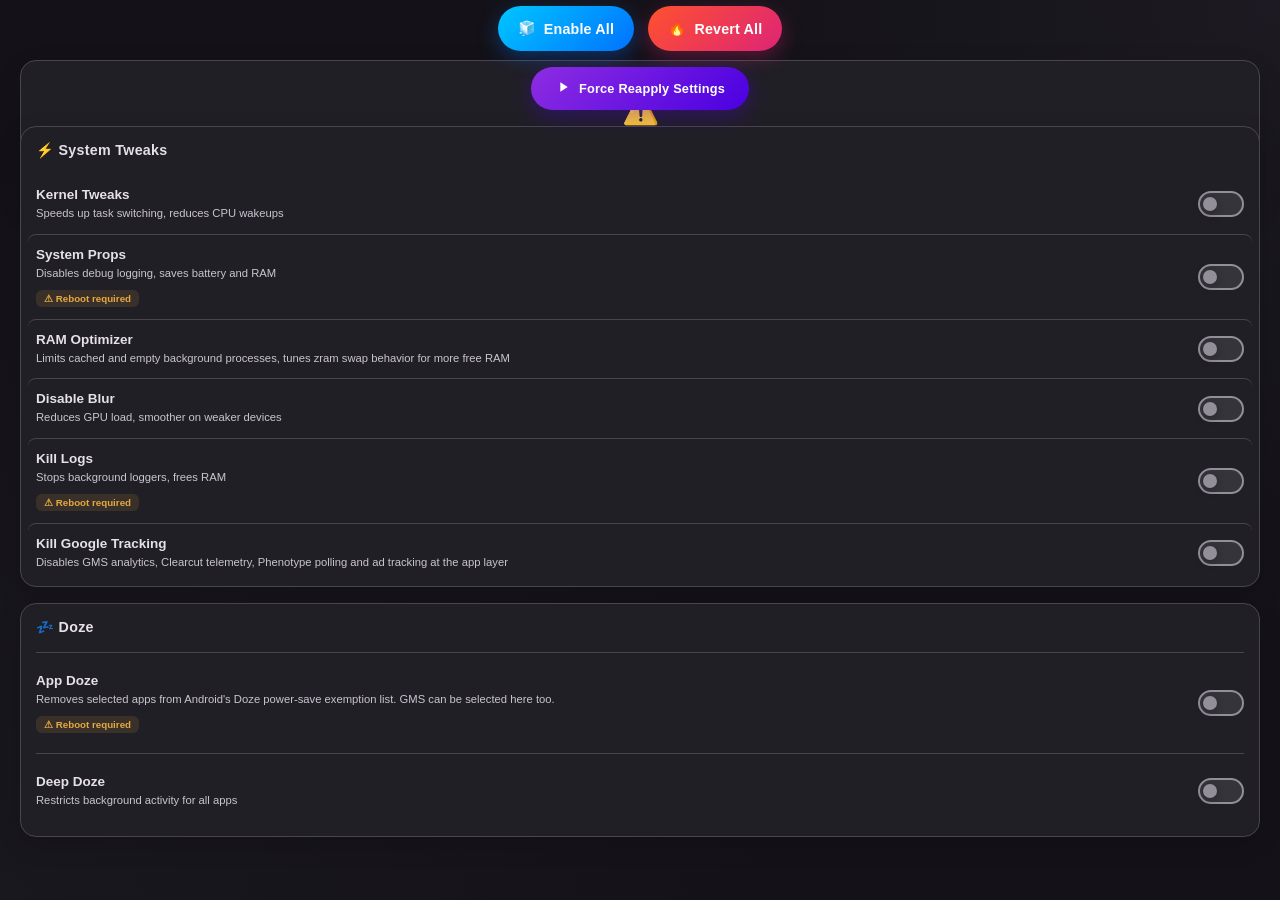
==== commit 818b545a: "Merge branch 'main' into dev" ====
--- a/webroot/index.html
+++ b/webroot/index.html
@@ -2,7 +2,7 @@
 <html lang="en">
 <head>
   <meta charset="UTF-8">
-  <meta name="viewport" content="width=device-width,initial-scale=1,user-scalable=no">
+  <meta name="viewport" content="width=device-width,initial-scale=1,user-scalable=no,viewport-fit=cover">
   <meta name="theme-color" content="#141218">
   <title>Frosty</title>
   <link rel="stylesheet" href="/internal/insets.css">
@@ -11,118 +11,130 @@
 <body unresolved style="overflow:hidden;position:fixed;inset:0;">
   <div id="toast-wrap"></div>
 
-  <!-- Loading Overlay -->
-  <div class="loading-overlay" id="loading-overlay">
-    <div class="loading-box">
-      <div class="spinner"></div>
-      <div class="loading-txt" id="loading-txt" data-i18n="loading_default">Processing...</div>
-    </div>
-  </div>
-
-  <!-- Whitelist Modal -->
-  <div class="modal-overlay" id="wl-modal">
-    <div class="modal">
-      <div class="modal-head">
-        <h3>📋 <span data-i18n="wl_title">Doze Whitelist</span></h3>
-        <button class="modal-x ripple" id="wl-close">✕</button>
-      </div>
-      <div class="modal-notice">
-        <span>ℹ️</span>
-        <span data-i18n="wl_notice">Whitelisted apps bypass Deep Doze restrictions. Add messaging, banking, and alarm apps here.</span>
-      </div>
-      <div class="modal-controls">
-        <input type="text" class="modal-search" placeholder="Search apps..." data-i18n-ph="wl_search" id="wl-search">
-        <label class="sys-toggle">
-          <input type="checkbox" id="wl-sys">
-          <span data-i18n="wl_system">System</span>
-        </label>
-      </div>
-      <div class="modal-list" id="wl-list"></div>
-    </div>
-  </div>
-
-  <!-- About Modal -->
-  <div class="modal-overlay centered" id="about-modal">
-    <div class="modal about-modal">
-      <div class="about-hero">
-        <button class="about-close-btn ripple" id="about-close">✕</button>
-        <div class="about-hero-ico">🧊</div>
-        <div class="about-hero-name" id="about-name">Frosty</div>
-        <div class="about-hero-tag" id="about-version"></div>
-      </div>
-      <div class="about-body">
-        <div class="about-desc" id="about-desc"></div>
-        <div class="about-author" id="about-author"></div>
-        <a class="about-gh ripple" id="about-gh-btn">
-          <svg viewBox="0 0 24 24" width="15" height="15" fill="currentColor"><path d="M12 0C5.37 0 0 5.37 0 12c0 5.3 3.44 9.8 8.21 11.39.6.11.79-.26.79-.58v-2.23c-3.34.73-4.03-1.42-4.03-1.42-.55-1.39-1.33-1.76-1.33-1.76-1.09-.74.08-.73.08-.73 1.2.08 1.84 1.24 1.84 1.24 1.07 1.83 2.81 1.3 3.49 1 .11-.78.42-1.3.76-1.6-2.67-.31-5.47-1.34-5.47-5.93 0-1.31.47-2.38 1.24-3.22-.13-.3-.54-1.52.12-3.18 0 0 1-.32 3.3 1.23.96-.27 1.98-.4 3-.4s2.05.13 3.01.4c2.29-1.55 3.3-1.23 3.3-1.23.66 1.65.24 2.87.12 3.18.77.84 1.23 1.91 1.23 3.22 0 4.61-2.81 5.62-5.48 5.92.43.37.82 1.1.82 2.22v3.29c0 .32.19.69.8.58C20.57 21.8 24 17.3 24 12c0-6.63-5.37-12-12-12z"/></svg>
-          <span data-i18n="about_github">View on GitHub</span>
-        </a>
-      </div>
-    </div>
-  </div>
-
-  <!-- Import/Export Modal -->
-  <div class="modal-overlay centered" id="io-modal">
-    <div class="modal io-modal">
-      <div class="modal-head">
-        <h3 data-i18n="io_title">Import / Export</h3>
-        <button class="modal-x ripple" id="io-close">✕</button>
-      </div>
-      <div class="io-body">
-        <button class="io-action-btn ripple" id="io-export-btn">
-          <svg viewBox="0 0 24 24" width="18" height="18" fill="currentColor"><path d="M4 17h16v2H4v-2zm7-9.41V17h2V7.59l3.71 3.7 1.41-1.41L12 3.17 5.88 9.88l1.41 1.41L11 7.59z"/></svg>
-          <span data-i18n="io_export">Export Current Settings</span>
-        </button>
-        <div class="io-sep"><span data-i18n="io_backups">Saved backups</span></div>
-        <div class="io-list" id="io-list">
-          <div class="io-empty" data-i18n="io_empty">No backups found</div>
-        </div>
-      </div>
-    </div>
-  </div>
-
-  <!-- Language Picker Modal -->
-  <div class="modal-overlay centered" id="lang-modal">
-    <div class="modal lang-modal">
-      <div class="modal-head">
-        <h3 data-i18n="lang_title">Language</h3>
-        <button class="modal-x ripple" id="lang-close">✕</button>
-      </div>
-      <div class="lang-list" id="lang-list"></div>
-    </div>
-  </div>
-
-  <!-- Main App -->
-  <div class="scroll-clip">
-  <div id="app">
-    <header class="hdr">
-      <div class="hdr-banner">
-        <img src="header.jpg" alt="Frosty" class="hdr-banner-img" draggable="false">
-      </div>
-      <!-- Menu placed here to never clip inside header -->
-      <div class="hdr-menu" id="hdr-menu-wrap">
-        <button class="hdr-dots ripple" id="hdr-dots-btn" title="Menu">
-          <svg viewBox="0 0 24 24" width="20" height="20" fill="currentColor"><circle cx="12" cy="5" r="2"/><circle cx="12" cy="12" r="2"/><circle cx="12" cy="19" r="2"/></svg>
-        </button>
-        <div class="hdr-dropdown" id="hdr-dropdown">
-          <button class="hdr-opt ripple" id="menu-io">
-            <span class="hdr-opt-ico">
-              <svg viewBox="0 0 24 24" width="21" height="20" fill="currentColor"><path d="M17 3H5a2 2 0 0 0-2 2v14a2 2 0 0 0 2 2h14a2 2 0 0 0 2-2V7l-4-4zm2 16H5V5h11.17L19 7.83V19zm-7-7a3 3 0 1 0 0 6 3 3 0 0 0 0-6zm-5-5h8v4H7V7z"/></svg>
-            </span>
-            <span data-i18n="menu_io">Import / Export</span>
-          </button>
-          <button class="hdr-opt ripple" id="menu-lang">
-            <span class="hdr-opt-ico hdr-opt-ico--lang">
-              <svg viewBox="0 0 24 24" width="21" height="20" fill="currentColor"><path d="M11.99 2C6.47 2 2 6.48 2 12s4.47 10 9.99 10C17.52 22 22 17.52 22 12S17.52 2 11.99 2zm6.93 6h-2.95a15.65 15.65 0 0 0-1.38-3.56A8.03 8.03 0 0 1 18.92 8zM12 4.04c.83 1.2 1.48 2.53 1.91 3.96h-3.82c.43-1.43 1.08-2.76 1.91-3.96zM4.26 14C4.1 13.36 4 12.69 4 12s.1-1.36.26-2h3.38c-.08.66-.14 1.32-.14 2 0 .68.06 1.34.14 2H4.26zm.82 2h2.95c.32 1.25.78 2.45 1.38 3.56A7.987 7.987 0 0 1 5.08 16zm2.95-8H5.08a7.987 7.987 0 0 1 4.33-3.56A15.65 15.65 0 0 0 8.03 8zM12 19.96c-.83-1.2-1.48-2.53-1.91-3.96h3.82c-.43 1.43-1.08 2.76-1.91 3.96zM14.34 14H9.66c-.09-.66-.16-1.32-.16-2 0-.68.07-1.35.16-2h4.68c.09.65.16 1.32.16 2 0 .68-.07 1.34-.16 2zm.25 5.56a15.65 15.65 0 0 0 1.38-3.56h2.95a8.03 8.03 0 0 1-4.33 3.56zM16.36 14c.08-.66.14-1.32.14-2 0-.68-.06-1.34-.14-2h3.38c.16.64.26 1.31.26 2s-.1 1.36-.26 2h-3.38z"/></svg>
-              <span class="hdr-opt-ico-zh">文</span>
-            </span>
-            <span data-i18n="menu_lang">Language</span>
-          </button>
-          <button class="hdr-opt ripple" id="menu-about">
-            <span class="hdr-opt-ico">
-              <svg viewBox="0 0 24 24" width="21" height="20" fill="currentColor"><path d="M12 2C6.48 2 2 6.48 2 12s4.48 10 10 10 10-4.48 10-10S17.52 2 12 2zm1 15h-2v-6h2v6zm0-8h-2V7h2v2z"/></svg>
-            </span>
-            <span data-i18n="menu_about">About</span>
+    <!-- Loading Overlay -->
+    <div class="loading-overlay" id="loading-overlay">
+      <div class="loading-box">
+        <div class="spinner"></div>
+        <div class="loading-txt" id="loading-txt" data-i18n="loading_default">Processing...</div>
+      </div>
+    </div>
+
+    <!-- Whitelist Modal -->
+    <div class="modal-overlay" id="wl-modal">
+      <div class="modal">
+        <div class="modal-head">
+          <h3>📋 <span data-i18n="wl_title">Doze Whitelist</span></h3>
+          <button class="modal-x ripple" id="wl-close">✕</button>
+        </div>
+        <div class="modal-notice">
+          <span>ℹ️</span>
+          <span data-i18n="wl_notice">Whitelisted apps bypass Deep Doze restrictions. Add messaging, banking, and alarm apps here.</span>
+        </div>
+        <div class="modal-controls">
+          <input type="text" class="modal-search" placeholder="Search apps..." data-i18n-ph="wl_search" id="wl-search">
+          <label class="sys-toggle">
+            <input type="checkbox" id="wl-sys">
+            <span data-i18n="wl_system">System</span>
+          </label>
+        </div>
+        <div class="modal-list" id="wl-list"></div>
+      </div>
+    </div>
+
+    <!-- About Modal -->
+    <div class="modal-overlay centered" id="about-modal">
+      <div class="modal about-modal">
+        <div class="about-hero">
+          <button class="about-close-btn ripple" id="about-close">✕</button>
+          <div class="about-hero-ico">🧊</div>
+          <div class="about-hero-name" id="about-name">Frosty</div>
+          <div class="about-hero-tag" id="about-version"></div>
+        </div>
+        <div class="about-body">
+          <div class="about-desc" id="about-desc"></div>
+          <div class="about-author" id="about-author"></div>
+          <a class="about-gh ripple" id="about-gh-btn">
+            <svg viewBox="0 0 24 24" width="15" height="15" fill="currentColor"><path d="M12 0C5.37 0 0 5.37 0 12c0 5.3 3.44 9.8 8.21 11.39.6.11.79-.26.79-.58v-2.23c-3.34.73-4.03-1.42-4.03-1.42-.55-1.39-1.33-1.76-1.33-1.76-1.09-.74.08-.73.08-.73 1.2.08 1.84 1.24 1.84 1.24 1.07 1.83 2.81 1.3 3.49 1 .11-.78.42-1.3.76-1.6-2.67-.31-5.47-1.34-5.47-5.93 0-1.31.47-2.38 1.24-3.22-.13-.3-.54-1.52.12-3.18 0 0 1-.32 3.3 1.23.96-.27 1.98-.4 3-.4s2.05.13 3.01.4c2.29-1.55 3.3-1.23 3.3-1.23.66 1.65.24 2.87.12 3.18.77.84 1.23 1.91 1.23 3.22 0 4.61-2.81 5.62-5.48 5.92.43.37.82 1.1.82 2.22v3.29c0 .32.19.69.8.58C20.57 21.8 24 17.3 24 12c0-6.63-5.37-12-12-12z"/></svg>
+            <span data-i18n="about_github">View on GitHub</span>
+          </a>
+        </div>
+      </div>
+    </div>
+
+    <!-- Import/Export Modal -->
+    <div class="modal-overlay centered" id="io-modal">
+      <div class="modal io-modal">
+        <div class="modal-head">
+          <h3 data-i18n="io_title">Import / Export</h3>
+          <button class="modal-x ripple" id="io-close">✕</button>
+        </div>
+        <div class="io-body">
+          <button class="io-action-btn ripple" id="io-export-btn">
+            <svg viewBox="0 0 24 24" width="18" height="18" fill="currentColor"><path d="M4 17h16v2H4v-2zm7-9.41V17h2V7.59l3.71 3.7 1.41-1.41L12 3.17 5.88 9.88l1.41 1.41L11 7.59z"/></svg>
+            <span data-i18n="io_export">Export Current Settings</span>
+          </button>
+          <div class="io-sep"><span data-i18n="io_backups">Saved backups</span></div>
+          <div class="io-list" id="io-list">
+            <div class="io-empty" data-i18n="io_empty">No backups found</div>
+          </div>
+        </div>
+      </div>
+    </div>
+
+    <!-- Language Picker Modal -->
+    <div class="modal-overlay centered" id="lang-modal">
+      <div class="modal lang-modal">
+        <div class="modal-head">
+          <h3 data-i18n="lang_title">Language</h3>
+          <button class="modal-x ripple" id="lang-close">✕</button>
+        </div>
+        <div class="lang-list" id="lang-list"></div>
+      </div>
+    </div>
+
+    <!-- Main App -->
+    <div class="scroll-clip">
+      <div id="app">
+        <header class="hdr">
+          <div class="hdr-banner">
+            <img src="header.jpg" alt="Frosty" class="hdr-banner-img" draggable="false">
+          </div>
+          <!-- Menu placed here to never clip inside header -->
+          <div class="hdr-menu" id="hdr-menu-wrap">
+            <button class="hdr-dots ripple" id="hdr-dots-btn" title="Menu">
+              <svg viewBox="0 0 24 24" width="20" height="20" fill="currentColor"><circle cx="12" cy="5" r="2"/><circle cx="12" cy="12" r="2"/><circle cx="12" cy="19" r="2"/></svg>
+            </button>
+            <div class="hdr-dropdown" id="hdr-dropdown">
+              <button class="hdr-opt ripple" id="menu-io">
+                <span class="hdr-opt-ico">
+                  <svg viewBox="0 0 24 24" width="21" height="20" fill="currentColor"><path d="M17 3H5a2 2 0 0 0-2 2v14a2 2 0 0 0 2 2h14a2 2 0 0 0 2-2V7l-4-4zm2 16H5V5h11.17L19 7.83V19zm-7-7a3 3 0 1 0 0 6 3 3 0 0 0 0-6zm-5-5h8v4H7V7z"/></svg>
+                </span>
+                <span data-i18n="menu_io">Import / Export</span>
+              </button>
+              <button class="hdr-opt ripple" id="menu-lang">
+                <span class="hdr-opt-ico hdr-opt-ico--lang">
+                  <svg viewBox="0 0 24 24" width="21" height="20" fill="currentColor"><path d="M11.99 2C6.47 2 2 6.48 2 12s4.47 10 9.99 10C17.52 22 22 17.52 22 12S17.52 2 11.99 2zm6.93 6h-2.95a15.65 15.65 0 0 0-1.38-3.56A8.03 8.03 0 0 1 18.92 8zM12 4.04c.83 1.2 1.48 2.53 1.91 3.96h-3.82c.43-1.43 1.08-2.76 1.91-3.96zM4.26 14C4.1 13.36 4 12.69 4 12s.1-1.36.26-2h3.38c-.08.66-.14 1.32-.14 2 0 .68.06 1.34.14 2H4.26zm.82 2h2.95c.32 1.25.78 2.45 1.38 3.56A7.987 7.987 0 0 1 5.08 16zm2.95-8H5.08a7.987 7.987 0 0 1 4.33-3.56A15.65 15.65 0 0 0 8.03 8zM12 19.96c-.83-1.2-1.48-2.53-1.91-3.96h3.82c-.43 1.43-1.08 2.76-1.91 3.96zM14.34 14H9.66c-.09-.66-.16-1.32-.16-2 0-.68.07-1.35.16-2h4.68c.09.65.16 1.32.16 2 0 .68-.07 1.34-.16 2zm.25 5.56a15.65 15.65 0 0 0 1.38-3.56h2.95a8.03 8.03 0 0 1-4.33 3.56zM16.36 14c.08-.66.14-1.32.14-2 0-.68-.06-1.34-.14-2h3.38c.16.64.26 1.31.26 2s-.1 1.36-.26 2h-3.38z"/></svg>
+                  <span class="hdr-opt-ico-zh">文</span>
+                </span>
+                <span data-i18n="menu_lang">Language</span>
+              </button>
+              <button class="hdr-opt ripple" id="menu-about">
+                <span class="hdr-opt-ico">
+                  <svg viewBox="0 0 24 24" width="21" height="20" fill="currentColor"><path d="M12 2C6.48 2 2 6.48 2 12s4.48 10 10 10 10-4.48 10-10S17.52 2 12 2zm1 15h-2v-6h2v6zm0-8h-2V7h2v2z"/></svg>
+                </span>
+                <span data-i18n="menu_about">About</span>
+              </button>
+            </div>
+          </div>
+        </header>
+
+        <!-- Theme Actions Panel (Chill, Heat, Cosmic) -->
+        <div class="actions">
+          <button class="act-btn freeze ripple" id="btn-freeze">
+            <span class="act-ico">🧊</span><span data-i18n="btn_freeze">Enable All</span>
+          </button>
+          <button class="act-btn stock ripple" id="btn-stock">
+            <span class="act-ico">🔥</span><span data-i18n="btn_revert">Revert All</span>
           </button>
         </div>
       </div>
@@ -196,14 +208,6 @@
     <!-- Doze -->
     <section class="card">
       <h2 class="card-title"><span>💤 </span><span data-i18n="sec_doze">Doze</span></h2>
-      <div class="tgl-row ripple" data-key="gms_doze">
-        <div class="tgl-info">
-          <span class="tgl-name" data-i18n="tgl_gms_doze">GMS Doze</span>
-          <span class="tgl-desc" data-i18n="tgl_gms_doze_desc">Lets Android optimize GMS battery · May delay notifications</span>
-          <span class="reboot-tag" data-i18n="reboot_req">⚠ Reboot required</span>
-        </div>
-        <label class="tgl"><input type="checkbox" id="t-gms-doze"><span class="tgl-sl"></span></label>
-      </div>
       <div class="divider"></div>
       <div class="tgl-row ripple" data-key="custom_app_doze">
         <div class="tgl-info">
@@ -215,7 +219,7 @@
       </div>
       <div class="cad-extras" id="cad-extras">
         <button class="wl-btn ripple" id="cad-open">
-          <span data-i18n="cad_btn">📱 Manage Apps</span>
+          <span data-i18n="cad_btn">▶ Manage Apps</span>
           <span class="wl-count" id="cad-count">0</span>
         </button>
       </div>
@@ -239,15 +243,22 @@
           </button>
         </div>
         <button class="wl-btn ripple" id="wl-open">
-          <span data-i18n="wl_btn">📋 App Doze Whitelist</span>
+          <span data-i18n="wl_btn">▶ App Doze Whitelist</span>
           <span class="wl-count" id="wl-count">0</span>
         </button>
       </div>
-      <div class="divider"></div>
-      <div class="tgl-row ripple" data-key="battery_saver">
-        <div class="tgl-info">
-          <span class="tgl-name" data-i18n="tgl_bss">Battery Saver Tuner</span>
-          <span class="tgl-desc" data-i18n="tgl_bss_desc">Tune Android's built-in battery saver behavior</span>
+    </div><!-- /.scroll-clip -->
+
+    <!-- Language Confirm Modal -->
+    <div class="modal-overlay centered" id="lang-confirm-backdrop">
+      <div class="modal lang-welcome-modal">
+        <div class="lc-flag" id="lc-flag"></div>
+        <div class="lc-header" id="lc-header"></div>
+        <div class="lc-lang-name" id="lc-lang-name"></div>
+        <div class="lc-question" id="lc-question"></div>
+        <div class="lw-btns">
+          <button class="lw-btn lw-btn-keep ripple" id="lc-btn-keep"></button>
+          <button class="lw-btn ripple" id="lc-btn-en">🇬🇧 English</button>
         </div>
         <label class="tgl"><input type="checkbox" id="t-bss"><span class="tgl-sl"></span></label>
       </div>
@@ -255,6 +266,20 @@
         <button class="bss-cfg-btn ripple" id="bss-open">
           <span>⚙️</span>
           <span data-i18n="bss_configure">Configure Options</span>
+        </button>
+      </div>
+      <div class="divider"></div>
+      <div class="tgl-row ripple" data-key="screen_off_opt">
+        <div class="tgl-info">
+          <span class="tgl-name" data-i18n="tgl_soo">Screen Off Optimization</span>
+          <span class="tgl-desc" data-i18n="tgl_soo_desc">Disables selected connections and kills listed apps after a screen-off delay. Restores on unlock.</span>
+        </div>
+        <label class="tgl"><input type="checkbox" id="t-screen-off-opt"><span class="tgl-sl"></span></label>
+      </div>
+      <div class="bss-extras" id="soo-extras">
+        <button class="bss-cfg-btn ripple" id="soo-open">
+          <span>⚙️</span>
+          <span data-i18n="soo_configure">Configure Options</span>
         </button>
       </div>
     </section>
@@ -356,7 +381,6 @@
   <!-- BSS Modal -->
     <div class="modal-overlay" id="bss-modal">
       <div class="modal bss-modal">
-
         <div class="modal-head">
           <h3>⚙️ <span data-i18n="bss_modal_title">Battery Saver Options</span></h3>
           <button class="modal-x ripple" id="bss-close">✕</button>
@@ -433,7 +457,7 @@
               <div class="bss-mode-dot"></div>
               <div class="bss-mode-info">
                 <span class="bss-mode-name" data-i18n="bss_gps_2">All off (screen off)</span>
-                <span class="bss-mode-desc" data-i18n="bss_gps_hint_2">Every location provider — GPS, Wi-Fi, and cell tower — stops when the screen goes off. Weather widgets, maps, and fitness trackers stop updating in the background.</span>
+                <span class="bss-mode-desc" data-i18n="bss_gps_hint_2">Every location provider - GPS, Wi-Fi, and cell tower - stops when the screen goes off. Weather widgets, maps, and fitness trackers stop updating in the background.</span>
               </div>
             </div>
             <div class="bss-mode-row" id="bss-gps-3" data-gps="3">
@@ -458,9 +482,44 @@
             <span data-i18n="bss_apply">Apply &amp; Close</span>
           </button>
         </div>
-
-      </div>
-    </div>
+      </div>
+    </div>
+
+
+  <!-- Screen Off Optimization Modal -->
+  <div class="modal-overlay" id="soo-modal" style="transition:none">
+    <div class="modal bss-modal" style="transition:none">
+      <div class="modal-head">
+        <h3>🌙 <span data-i18n="soo_modal_title">Screen Off Options</span></h3>
+        <button class="modal-x ripple" id="soo-close">✕</button>
+      </div>
+      <div class="bss-opt-list">
+        <div class="bss-opt-row"><div class="bss-opt-info"><span class="bss-opt-name" data-i18n="soo_opt_wifi">Disable Wi-Fi</span><span class="bss-opt-desc" data-i18n="soo_opt_wifi_desc">Turns off Wi-Fi after the connections off delay</span></div><label class="tgl"><input type="checkbox" id="soo-t-wifi"><span class="tgl-sl"></span></label></div>
+        <div class="bss-opt-row"><div class="bss-opt-info"><span class="bss-opt-name" data-i18n="soo_opt_bt">Disable Bluetooth</span><span class="bss-opt-desc" data-i18n="soo_opt_bt_desc">Turns off Bluetooth after the connections off delay</span></div><label class="tgl"><input type="checkbox" id="soo-t-bt"><span class="tgl-sl"></span></label></div>
+        <div class="bss-opt-row"><div class="bss-opt-info"><span class="bss-opt-name" data-i18n="soo_opt_data">Disable mobile data</span><span class="bss-opt-desc" data-i18n="soo_opt_data_desc">Turns off mobile data after the connections off delay</span></div><label class="tgl"><input type="checkbox" id="soo-t-data"><span class="tgl-sl"></span></label></div>
+        <div class="bss-opt-row"><div class="bss-opt-info"><span class="bss-opt-name" data-i18n="soo_opt_location">Disable location</span><span class="bss-opt-desc" data-i18n="soo_opt_location_desc">Turns off all location providers after the connections off delay</span></div><label class="tgl"><input type="checkbox" id="soo-t-location"><span class="tgl-sl"></span></label></div>
+        <div class="bss-opt-row">
+          <div class="bss-opt-info"><span class="bss-opt-name" data-i18n="soo_opt_conn_delay">Connections off delay</span><span class="bss-opt-desc" data-i18n="soo_opt_conn_delay_desc">Minutes after screen-off before disabling connections</span></div>
+          <select id="soo-conn-delay" style="background:var(--surface-3);color:var(--on-surface);border:1px solid var(--stroke-var);border-radius:8px;padding:8px 10px;font-size:0.85rem;font-weight:700;min-width:70px">
+            <option value="5">5 min</option><option value="10">10 min</option><option value="15">15 min</option><option value="20">20 min</option><option value="30">30 min</option><option value="60">60 min</option><option value="120">120 min</option><option value="180">180 min</option><option value="200">200 min</option>
+          </select>
+        </div>
+        <div class="bss-opt-row"><div class="bss-opt-info"><span class="bss-opt-name" data-i18n="soo_opt_restore">Restore on unlock</span><span class="bss-opt-desc" data-i18n="soo_opt_restore_desc">Re-enables all connections that were disabled when the screen turns back on</span></div><label class="tgl"><input type="checkbox" id="soo-t-restore"><span class="tgl-sl"></span></label></div>
+        <div class="bss-opt-row"><div class="bss-opt-info"><span class="bss-opt-name" data-i18n="soo_opt_kill_cache">Clear cached apps</span><span class="bss-opt-desc" data-i18n="soo_opt_kill_cache_desc">Kills all background processes (like Android does when low on memory). Calms apps left open via home button without force-stopping them.</span></div><label class="tgl"><input type="checkbox" id="soo-t-kill-cache"><span class="tgl-sl"></span></label></div>
+        <div id="soo-cache-extras" style="overflow:hidden;max-height:0;transition:max-height 0.25s ease">
+          <div class="bss-opt-row" style="padding-top:0">
+            <div class="bss-opt-info"><span class="bss-opt-name" data-i18n="soo_opt_cache_delay">Cache clear delay</span><span class="bss-opt-desc" data-i18n="soo_opt_cache_delay_desc">Minutes after screen-off before clearing cached apps</span></div>
+            <select id="soo-cache-delay" style="background:var(--surface-3);color:var(--on-surface);border:1px solid var(--stroke-var);border-radius:8px;padding:8px 10px;font-size:0.85rem;font-weight:700;min-width:70px">
+              <option value="5">5 min</option><option value="10">10 min</option><option value="15">15 min</option><option value="20">20 min</option><option value="30">30 min</option><option value="60">60 min</option><option value="120">120 min</option><option value="180">180 min</option><option value="200">200 min</option>
+            </select>
+          </div>
+        </div>
+      </div>
+      <div class="bss-actions">
+        <button class="bss-apply-btn ripple" id="soo-apply"><span data-i18n="soo_apply">Apply &amp; Close</span></button>
+      </div>
+    </div>
+  </div>
 
   <script src="api.js"></script>
   <script src="app.js"></script>
--- a/webroot/style.css
+++ b/webroot/style.css
@@ -73,16 +73,15 @@
   -webkit-user-select: text;
 }
 
-.scroll-clip { position: absolute; inset: 0; overflow: hidden; }
+.scroll-clip { position: absolute; inset: 0; }
 #app {
   position: absolute;
-  top: 0; bottom: 0; left: 0;
-  width: calc(100% + 20px);
+  inset: 0;
   overflow-y: auto; overflow-x: hidden;
   padding-bottom: calc(var(--safe-bottom) + 4px);
-  padding-right: 20px;
   box-sizing: border-box;
 }
+body:has(.modal-overlay.open) #app { overflow-y: hidden; }
 
 [unresolved] { opacity: 0; }
 body { transition: opacity 0.3s var(--smooth); }
@@ -269,7 +268,7 @@
   border-radius: var(--radius);
   margin: 16px 20px; padding: 15px; 
   box-shadow: 0 8px 24px rgba(0,0,0,0.15);
-  content-visibility: auto; contain-intrinsic-size: 0 400px;
+  content-visibility: auto; contain-intrinsic-size: auto 400px;
 }
 .card-title { font-size: 0.95rem; font-weight: 800; margin-bottom: 16px; color: var(--on-surface); letter-spacing: 0.3px;}
 .card-title-row { display: flex; align-items: center; justify-content: space-between; margin-bottom: 12px; }
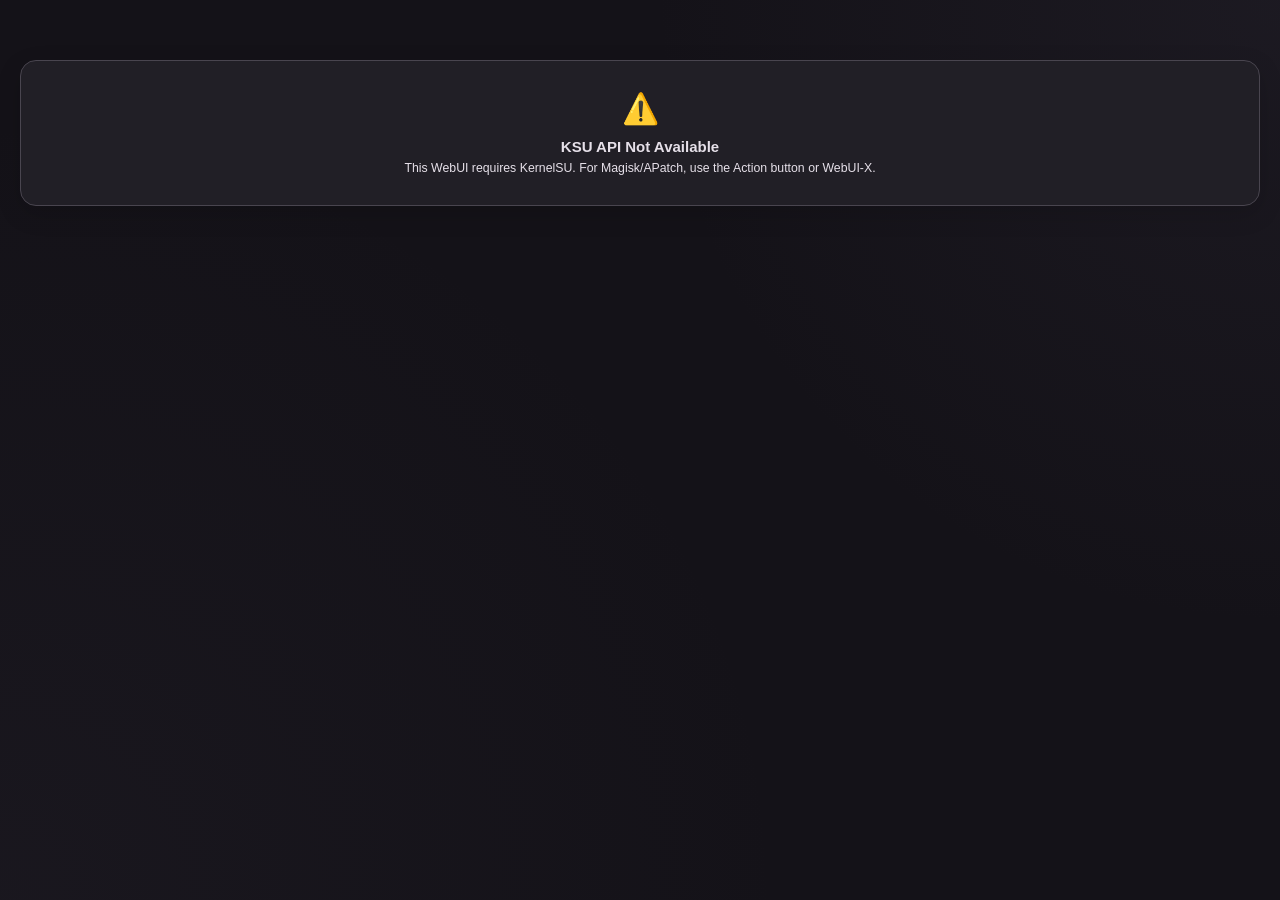
==== commit 501c0b80: "Merge branch 'main' into dev" ====
--- a/webroot/index.html
+++ b/webroot/index.html
@@ -11,130 +11,118 @@
 <body unresolved style="overflow:hidden;position:fixed;inset:0;">
   <div id="toast-wrap"></div>
 
-    <!-- Loading Overlay -->
-    <div class="loading-overlay" id="loading-overlay">
-      <div class="loading-box">
-        <div class="spinner"></div>
-        <div class="loading-txt" id="loading-txt" data-i18n="loading_default">Processing...</div>
-      </div>
-    </div>
-
-    <!-- Whitelist Modal -->
-    <div class="modal-overlay" id="wl-modal">
-      <div class="modal">
-        <div class="modal-head">
-          <h3>📋 <span data-i18n="wl_title">Doze Whitelist</span></h3>
-          <button class="modal-x ripple" id="wl-close">✕</button>
-        </div>
-        <div class="modal-notice">
-          <span>ℹ️</span>
-          <span data-i18n="wl_notice">Whitelisted apps bypass Deep Doze restrictions. Add messaging, banking, and alarm apps here.</span>
-        </div>
-        <div class="modal-controls">
-          <input type="text" class="modal-search" placeholder="Search apps..." data-i18n-ph="wl_search" id="wl-search">
-          <label class="sys-toggle">
-            <input type="checkbox" id="wl-sys">
-            <span data-i18n="wl_system">System</span>
-          </label>
-        </div>
-        <div class="modal-list" id="wl-list"></div>
-      </div>
-    </div>
-
-    <!-- About Modal -->
-    <div class="modal-overlay centered" id="about-modal">
-      <div class="modal about-modal">
-        <div class="about-hero">
-          <button class="about-close-btn ripple" id="about-close">✕</button>
-          <div class="about-hero-ico">🧊</div>
-          <div class="about-hero-name" id="about-name">Frosty</div>
-          <div class="about-hero-tag" id="about-version"></div>
-        </div>
-        <div class="about-body">
-          <div class="about-desc" id="about-desc"></div>
-          <div class="about-author" id="about-author"></div>
-          <a class="about-gh ripple" id="about-gh-btn">
-            <svg viewBox="0 0 24 24" width="15" height="15" fill="currentColor"><path d="M12 0C5.37 0 0 5.37 0 12c0 5.3 3.44 9.8 8.21 11.39.6.11.79-.26.79-.58v-2.23c-3.34.73-4.03-1.42-4.03-1.42-.55-1.39-1.33-1.76-1.33-1.76-1.09-.74.08-.73.08-.73 1.2.08 1.84 1.24 1.84 1.24 1.07 1.83 2.81 1.3 3.49 1 .11-.78.42-1.3.76-1.6-2.67-.31-5.47-1.34-5.47-5.93 0-1.31.47-2.38 1.24-3.22-.13-.3-.54-1.52.12-3.18 0 0 1-.32 3.3 1.23.96-.27 1.98-.4 3-.4s2.05.13 3.01.4c2.29-1.55 3.3-1.23 3.3-1.23.66 1.65.24 2.87.12 3.18.77.84 1.23 1.91 1.23 3.22 0 4.61-2.81 5.62-5.48 5.92.43.37.82 1.1.82 2.22v3.29c0 .32.19.69.8.58C20.57 21.8 24 17.3 24 12c0-6.63-5.37-12-12-12z"/></svg>
-            <span data-i18n="about_github">View on GitHub</span>
-          </a>
-        </div>
-      </div>
-    </div>
-
-    <!-- Import/Export Modal -->
-    <div class="modal-overlay centered" id="io-modal">
-      <div class="modal io-modal">
-        <div class="modal-head">
-          <h3 data-i18n="io_title">Import / Export</h3>
-          <button class="modal-x ripple" id="io-close">✕</button>
-        </div>
-        <div class="io-body">
-          <button class="io-action-btn ripple" id="io-export-btn">
-            <svg viewBox="0 0 24 24" width="18" height="18" fill="currentColor"><path d="M4 17h16v2H4v-2zm7-9.41V17h2V7.59l3.71 3.7 1.41-1.41L12 3.17 5.88 9.88l1.41 1.41L11 7.59z"/></svg>
-            <span data-i18n="io_export">Export Current Settings</span>
-          </button>
-          <div class="io-sep"><span data-i18n="io_backups">Saved backups</span></div>
-          <div class="io-list" id="io-list">
-            <div class="io-empty" data-i18n="io_empty">No backups found</div>
-          </div>
-        </div>
-      </div>
-    </div>
-
-    <!-- Language Picker Modal -->
-    <div class="modal-overlay centered" id="lang-modal">
-      <div class="modal lang-modal">
-        <div class="modal-head">
-          <h3 data-i18n="lang_title">Language</h3>
-          <button class="modal-x ripple" id="lang-close">✕</button>
-        </div>
-        <div class="lang-list" id="lang-list"></div>
-      </div>
-    </div>
-
-    <!-- Main App -->
-    <div class="scroll-clip">
-      <div id="app">
-        <header class="hdr">
-          <div class="hdr-banner">
-            <img src="header.jpg" alt="Frosty" class="hdr-banner-img" draggable="false">
-          </div>
-          <!-- Menu placed here to never clip inside header -->
-          <div class="hdr-menu" id="hdr-menu-wrap">
-            <button class="hdr-dots ripple" id="hdr-dots-btn" title="Menu">
-              <svg viewBox="0 0 24 24" width="20" height="20" fill="currentColor"><circle cx="12" cy="5" r="2"/><circle cx="12" cy="12" r="2"/><circle cx="12" cy="19" r="2"/></svg>
-            </button>
-            <div class="hdr-dropdown" id="hdr-dropdown">
-              <button class="hdr-opt ripple" id="menu-io">
-                <span class="hdr-opt-ico">
-                  <svg viewBox="0 0 24 24" width="21" height="20" fill="currentColor"><path d="M17 3H5a2 2 0 0 0-2 2v14a2 2 0 0 0 2 2h14a2 2 0 0 0 2-2V7l-4-4zm2 16H5V5h11.17L19 7.83V19zm-7-7a3 3 0 1 0 0 6 3 3 0 0 0 0-6zm-5-5h8v4H7V7z"/></svg>
-                </span>
-                <span data-i18n="menu_io">Import / Export</span>
-              </button>
-              <button class="hdr-opt ripple" id="menu-lang">
-                <span class="hdr-opt-ico hdr-opt-ico--lang">
-                  <svg viewBox="0 0 24 24" width="21" height="20" fill="currentColor"><path d="M11.99 2C6.47 2 2 6.48 2 12s4.47 10 9.99 10C17.52 22 22 17.52 22 12S17.52 2 11.99 2zm6.93 6h-2.95a15.65 15.65 0 0 0-1.38-3.56A8.03 8.03 0 0 1 18.92 8zM12 4.04c.83 1.2 1.48 2.53 1.91 3.96h-3.82c.43-1.43 1.08-2.76 1.91-3.96zM4.26 14C4.1 13.36 4 12.69 4 12s.1-1.36.26-2h3.38c-.08.66-.14 1.32-.14 2 0 .68.06 1.34.14 2H4.26zm.82 2h2.95c.32 1.25.78 2.45 1.38 3.56A7.987 7.987 0 0 1 5.08 16zm2.95-8H5.08a7.987 7.987 0 0 1 4.33-3.56A15.65 15.65 0 0 0 8.03 8zM12 19.96c-.83-1.2-1.48-2.53-1.91-3.96h3.82c-.43 1.43-1.08 2.76-1.91 3.96zM14.34 14H9.66c-.09-.66-.16-1.32-.16-2 0-.68.07-1.35.16-2h4.68c.09.65.16 1.32.16 2 0 .68-.07 1.34-.16 2zm.25 5.56a15.65 15.65 0 0 0 1.38-3.56h2.95a8.03 8.03 0 0 1-4.33 3.56zM16.36 14c.08-.66.14-1.32.14-2 0-.68-.06-1.34-.14-2h3.38c.16.64.26 1.31.26 2s-.1 1.36-.26 2h-3.38z"/></svg>
-                  <span class="hdr-opt-ico-zh">文</span>
-                </span>
-                <span data-i18n="menu_lang">Language</span>
-              </button>
-              <button class="hdr-opt ripple" id="menu-about">
-                <span class="hdr-opt-ico">
-                  <svg viewBox="0 0 24 24" width="21" height="20" fill="currentColor"><path d="M12 2C6.48 2 2 6.48 2 12s4.48 10 10 10 10-4.48 10-10S17.52 2 12 2zm1 15h-2v-6h2v6zm0-8h-2V7h2v2z"/></svg>
-                </span>
-                <span data-i18n="menu_about">About</span>
-              </button>
-            </div>
-          </div>
-        </header>
-
-        <!-- Theme Actions Panel (Chill, Heat, Cosmic) -->
-        <div class="actions">
-          <button class="act-btn freeze ripple" id="btn-freeze">
-            <span class="act-ico">🧊</span><span data-i18n="btn_freeze">Enable All</span>
-          </button>
-          <button class="act-btn stock ripple" id="btn-stock">
-            <span class="act-ico">🔥</span><span data-i18n="btn_revert">Revert All</span>
+  <!-- Loading Overlay -->
+  <div class="loading-overlay" id="loading-overlay">
+    <div class="loading-box">
+      <div class="spinner"></div>
+      <div class="loading-txt" id="loading-txt" data-i18n="loading_default">Processing...</div>
+    </div>
+  </div>
+
+  <!-- Whitelist Modal -->
+  <div class="modal-overlay" id="wl-modal">
+    <div class="modal">
+      <div class="modal-head">
+        <h3>📋 <span data-i18n="wl_title">Doze Whitelist</span></h3>
+        <button class="modal-x ripple" id="wl-close">✕</button>
+      </div>
+      <div class="modal-notice">
+        <span>ℹ️</span>
+        <span data-i18n="wl_notice">Whitelisted apps bypass Deep Doze restrictions. Add messaging, banking, and alarm apps here.</span>
+      </div>
+      <div class="modal-controls">
+        <input type="text" class="modal-search" placeholder="Search apps..." data-i18n-ph="wl_search" id="wl-search">
+        <label class="sys-toggle">
+          <input type="checkbox" id="wl-sys">
+          <span data-i18n="wl_system">System</span>
+        </label>
+      </div>
+      <div class="modal-list" id="wl-list"></div>
+    </div>
+  </div>
+
+  <!-- About Modal -->
+  <div class="modal-overlay centered" id="about-modal">
+    <div class="modal about-modal">
+      <div class="about-hero">
+        <button class="about-close-btn ripple" id="about-close">✕</button>
+        <div class="about-hero-ico">🧊</div>
+        <div class="about-hero-name" id="about-name">Frosty</div>
+        <div class="about-hero-tag" id="about-version"></div>
+      </div>
+      <div class="about-body">
+        <div class="about-desc" id="about-desc"></div>
+        <div class="about-author" id="about-author"></div>
+        <a class="about-gh ripple" id="about-gh-btn">
+          <svg viewBox="0 0 24 24" width="15" height="15" fill="currentColor"><path d="M12 0C5.37 0 0 5.37 0 12c0 5.3 3.44 9.8 8.21 11.39.6.11.79-.26.79-.58v-2.23c-3.34.73-4.03-1.42-4.03-1.42-.55-1.39-1.33-1.76-1.33-1.76-1.09-.74.08-.73.08-.73 1.2.08 1.84 1.24 1.84 1.24 1.07 1.83 2.81 1.3 3.49 1 .11-.78.42-1.3.76-1.6-2.67-.31-5.47-1.34-5.47-5.93 0-1.31.47-2.38 1.24-3.22-.13-.3-.54-1.52.12-3.18 0 0 1-.32 3.3 1.23.96-.27 1.98-.4 3-.4s2.05.13 3.01.4c2.29-1.55 3.3-1.23 3.3-1.23.66 1.65.24 2.87.12 3.18.77.84 1.23 1.91 1.23 3.22 0 4.61-2.81 5.62-5.48 5.92.43.37.82 1.1.82 2.22v3.29c0 .32.19.69.8.58C20.57 21.8 24 17.3 24 12c0-6.63-5.37-12-12-12z"/></svg>
+          <span data-i18n="about_github">View on GitHub</span>
+        </a>
+      </div>
+    </div>
+  </div>
+
+  <!-- Import/Export Modal -->
+  <div class="modal-overlay centered" id="io-modal">
+    <div class="modal io-modal">
+      <div class="modal-head">
+        <h3 data-i18n="io_title">Import / Export</h3>
+        <button class="modal-x ripple" id="io-close">✕</button>
+      </div>
+      <div class="io-body">
+        <button class="io-action-btn ripple" id="io-export-btn">
+          <svg viewBox="0 0 24 24" width="18" height="18" fill="currentColor"><path d="M4 17h16v2H4v-2zm7-9.41V17h2V7.59l3.71 3.7 1.41-1.41L12 3.17 5.88 9.88l1.41 1.41L11 7.59z"/></svg>
+          <span data-i18n="io_export">Export Current Settings</span>
+        </button>
+        <div class="io-sep"><span data-i18n="io_backups">Saved backups</span></div>
+        <div class="io-list" id="io-list">
+          <div class="io-empty" data-i18n="io_empty">No backups found</div>
+        </div>
+      </div>
+    </div>
+  </div>
+
+  <!-- Language Picker Modal -->
+  <div class="modal-overlay centered" id="lang-modal">
+    <div class="modal lang-modal">
+      <div class="modal-head">
+        <h3 data-i18n="lang_title">Language</h3>
+        <button class="modal-x ripple" id="lang-close">✕</button>
+      </div>
+      <div class="lang-list" id="lang-list"></div>
+    </div>
+  </div>
+
+  <!-- Main App -->
+  <div class="scroll-clip">
+  <div id="app">
+    <header class="hdr">
+      <div class="hdr-banner">
+        <img src="header.jpg" alt="Frosty" class="hdr-banner-img" draggable="false">
+      </div>
+      <!-- Menu placed here to never clip inside header -->
+      <div class="hdr-menu" id="hdr-menu-wrap">
+        <button class="hdr-dots ripple" id="hdr-dots-btn" title="Menu">
+          <svg viewBox="0 0 24 24" width="20" height="20" fill="currentColor"><circle cx="12" cy="5" r="2"/><circle cx="12" cy="12" r="2"/><circle cx="12" cy="19" r="2"/></svg>
+        </button>
+        <div class="hdr-dropdown" id="hdr-dropdown">
+          <button class="hdr-opt ripple" id="menu-io">
+            <span class="hdr-opt-ico">
+              <svg viewBox="0 0 24 24" width="21" height="20" fill="currentColor"><path d="M17 3H5a2 2 0 0 0-2 2v14a2 2 0 0 0 2 2h14a2 2 0 0 0 2-2V7l-4-4zm2 16H5V5h11.17L19 7.83V19zm-7-7a3 3 0 1 0 0 6 3 3 0 0 0 0-6zm-5-5h8v4H7V7z"/></svg>
+            </span>
+            <span data-i18n="menu_io">Import / Export</span>
+          </button>
+          <button class="hdr-opt ripple" id="menu-lang">
+            <span class="hdr-opt-ico hdr-opt-ico--lang">
+              <svg viewBox="0 0 24 24" width="21" height="20" fill="currentColor"><path d="M11.99 2C6.47 2 2 6.48 2 12s4.47 10 9.99 10C17.52 22 22 17.52 22 12S17.52 2 11.99 2zm6.93 6h-2.95a15.65 15.65 0 0 0-1.38-3.56A8.03 8.03 0 0 1 18.92 8zM12 4.04c.83 1.2 1.48 2.53 1.91 3.96h-3.82c.43-1.43 1.08-2.76 1.91-3.96zM4.26 14C4.1 13.36 4 12.69 4 12s.1-1.36.26-2h3.38c-.08.66-.14 1.32-.14 2 0 .68.06 1.34.14 2H4.26zm.82 2h2.95c.32 1.25.78 2.45 1.38 3.56A7.987 7.987 0 0 1 5.08 16zm2.95-8H5.08a7.987 7.987 0 0 1 4.33-3.56A15.65 15.65 0 0 0 8.03 8zM12 19.96c-.83-1.2-1.48-2.53-1.91-3.96h3.82c-.43 1.43-1.08 2.76-1.91 3.96zM14.34 14H9.66c-.09-.66-.16-1.32-.16-2 0-.68.07-1.35.16-2h4.68c.09.65.16 1.32.16 2 0 .68-.07 1.34-.16 2zm.25 5.56a15.65 15.65 0 0 0 1.38-3.56h2.95a8.03 8.03 0 0 1-4.33 3.56zM16.36 14c.08-.66.14-1.32.14-2 0-.68-.06-1.34-.14-2h3.38c.16.64.26 1.31.26 2s-.1 1.36-.26 2h-3.38z"/></svg>
+              <span class="hdr-opt-ico-zh">文</span>
+            </span>
+            <span data-i18n="menu_lang">Language</span>
+          </button>
+          <button class="hdr-opt ripple" id="menu-about">
+            <span class="hdr-opt-ico">
+              <svg viewBox="0 0 24 24" width="21" height="20" fill="currentColor"><path d="M12 2C6.48 2 2 6.48 2 12s4.48 10 10 10 10-4.48 10-10S17.52 2 12 2zm1 15h-2v-6h2v6zm0-8h-2V7h2v2z"/></svg>
+            </span>
+            <span data-i18n="menu_about">About</span>
           </button>
         </div>
       </div>
@@ -247,18 +235,11 @@
           <span class="wl-count" id="wl-count">0</span>
         </button>
       </div>
-    </div><!-- /.scroll-clip -->
-
-    <!-- Language Confirm Modal -->
-    <div class="modal-overlay centered" id="lang-confirm-backdrop">
-      <div class="modal lang-welcome-modal">
-        <div class="lc-flag" id="lc-flag"></div>
-        <div class="lc-header" id="lc-header"></div>
-        <div class="lc-lang-name" id="lc-lang-name"></div>
-        <div class="lc-question" id="lc-question"></div>
-        <div class="lw-btns">
-          <button class="lw-btn lw-btn-keep ripple" id="lc-btn-keep"></button>
-          <button class="lw-btn ripple" id="lc-btn-en">🇬🇧 English</button>
+      <div class="divider"></div>
+      <div class="tgl-row ripple" data-key="battery_saver">
+        <div class="tgl-info">
+          <span class="tgl-name" data-i18n="tgl_bss">Battery Saver Tuner</span>
+          <span class="tgl-desc" data-i18n="tgl_bss_desc">Tune Android's built-in battery saver behavior</span>
         </div>
         <label class="tgl"><input type="checkbox" id="t-bss"><span class="tgl-sl"></span></label>
       </div>
@@ -381,6 +362,7 @@
   <!-- BSS Modal -->
     <div class="modal-overlay" id="bss-modal">
       <div class="modal bss-modal">
+
         <div class="modal-head">
           <h3>⚙️ <span data-i18n="bss_modal_title">Battery Saver Options</span></h3>
           <button class="modal-x ripple" id="bss-close">✕</button>
@@ -482,6 +464,7 @@
             <span data-i18n="bss_apply">Apply &amp; Close</span>
           </button>
         </div>
+
       </div>
     </div>
 
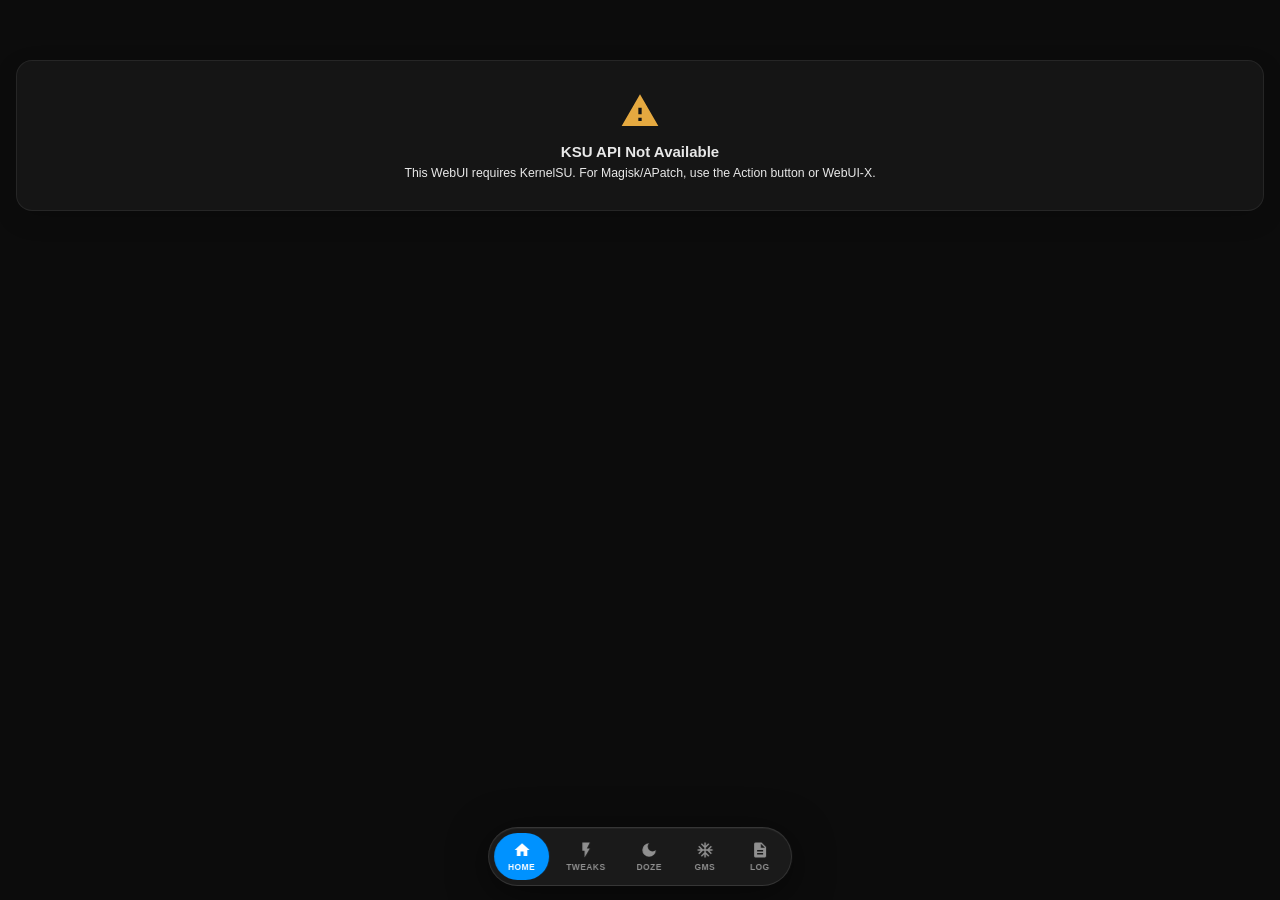
==== commit 8f6fef10: "4.2 release" ====
--- a/webroot/index.html
+++ b/webroot/index.html
@@ -1,511 +1,467 @@
 <!DOCTYPE html>
-<html lang="en">
+<html lang="en" data-theme="dark">
 <head>
   <meta charset="UTF-8">
   <meta name="viewport" content="width=device-width,initial-scale=1,user-scalable=no,viewport-fit=cover">
-  <meta name="theme-color" content="#141218">
+  <meta name="theme-color" content="#0D0F11" id="theme-meta">
   <title>Frosty</title>
   <link rel="stylesheet" href="/internal/insets.css">
   <link rel="stylesheet" href="style.css">
 </head>
 <body unresolved style="overflow:hidden;position:fixed;inset:0;">
-  <div id="toast-wrap"></div>
-
-  <!-- Loading Overlay -->
-  <div class="loading-overlay" id="loading-overlay">
-    <div class="loading-box">
-      <div class="spinner"></div>
-      <div class="loading-txt" id="loading-txt" data-i18n="loading_default">Processing...</div>
-    </div>
-  </div>
-
-  <!-- Whitelist Modal -->
-  <div class="modal-overlay" id="wl-modal">
-    <div class="modal">
-      <div class="modal-head">
-        <h3>📋 <span data-i18n="wl_title">Doze Whitelist</span></h3>
-        <button class="modal-x ripple" id="wl-close">✕</button>
-      </div>
-      <div class="modal-notice">
-        <span>ℹ️</span>
-        <span data-i18n="wl_notice">Whitelisted apps bypass Deep Doze restrictions. Add messaging, banking, and alarm apps here.</span>
-      </div>
-      <div class="modal-controls">
-        <input type="text" class="modal-search" placeholder="Search apps..." data-i18n-ph="wl_search" id="wl-search">
-        <label class="sys-toggle">
-          <input type="checkbox" id="wl-sys">
-          <span data-i18n="wl_system">System</span>
-        </label>
-      </div>
-      <div class="modal-list" id="wl-list"></div>
-    </div>
-  </div>
-
-  <!-- About Modal -->
-  <div class="modal-overlay centered" id="about-modal">
-    <div class="modal about-modal">
-      <div class="about-hero">
-        <button class="about-close-btn ripple" id="about-close">✕</button>
-        <div class="about-hero-ico">🧊</div>
-        <div class="about-hero-name" id="about-name">Frosty</div>
-        <div class="about-hero-tag" id="about-version"></div>
-      </div>
-      <div class="about-body">
-        <div class="about-desc" id="about-desc"></div>
-        <div class="about-author" id="about-author"></div>
-        <a class="about-gh ripple" id="about-gh-btn">
-          <svg viewBox="0 0 24 24" width="15" height="15" fill="currentColor"><path d="M12 0C5.37 0 0 5.37 0 12c0 5.3 3.44 9.8 8.21 11.39.6.11.79-.26.79-.58v-2.23c-3.34.73-4.03-1.42-4.03-1.42-.55-1.39-1.33-1.76-1.33-1.76-1.09-.74.08-.73.08-.73 1.2.08 1.84 1.24 1.84 1.24 1.07 1.83 2.81 1.3 3.49 1 .11-.78.42-1.3.76-1.6-2.67-.31-5.47-1.34-5.47-5.93 0-1.31.47-2.38 1.24-3.22-.13-.3-.54-1.52.12-3.18 0 0 1-.32 3.3 1.23.96-.27 1.98-.4 3-.4s2.05.13 3.01.4c2.29-1.55 3.3-1.23 3.3-1.23.66 1.65.24 2.87.12 3.18.77.84 1.23 1.91 1.23 3.22 0 4.61-2.81 5.62-5.48 5.92.43.37.82 1.1.82 2.22v3.29c0 .32.19.69.8.58C20.57 21.8 24 17.3 24 12c0-6.63-5.37-12-12-12z"/></svg>
-          <span data-i18n="about_github">View on GitHub</span>
-        </a>
-      </div>
-    </div>
-  </div>
-
-  <!-- Import/Export Modal -->
-  <div class="modal-overlay centered" id="io-modal">
-    <div class="modal io-modal">
-      <div class="modal-head">
-        <h3 data-i18n="io_title">Import / Export</h3>
-        <button class="modal-x ripple" id="io-close">✕</button>
-      </div>
-      <div class="io-body">
-        <button class="io-action-btn ripple" id="io-export-btn">
-          <svg viewBox="0 0 24 24" width="18" height="18" fill="currentColor"><path d="M4 17h16v2H4v-2zm7-9.41V17h2V7.59l3.71 3.7 1.41-1.41L12 3.17 5.88 9.88l1.41 1.41L11 7.59z"/></svg>
-          <span data-i18n="io_export">Export Current Settings</span>
-        </button>
-        <div class="io-sep"><span data-i18n="io_backups">Saved backups</span></div>
-        <div class="io-list" id="io-list">
-          <div class="io-empty" data-i18n="io_empty">No backups found</div>
-        </div>
-      </div>
-    </div>
-  </div>
-
-  <!-- Language Picker Modal -->
-  <div class="modal-overlay centered" id="lang-modal">
-    <div class="modal lang-modal">
-      <div class="modal-head">
-        <h3 data-i18n="lang_title">Language</h3>
-        <button class="modal-x ripple" id="lang-close">✕</button>
-      </div>
-      <div class="lang-list" id="lang-list"></div>
-    </div>
-  </div>
-
-  <!-- Main App -->
-  <div class="scroll-clip">
-  <div id="app">
-    <header class="hdr">
-      <div class="hdr-banner">
-        <img src="header.jpg" alt="Frosty" class="hdr-banner-img" draggable="false">
-      </div>
-      <!-- Menu placed here to never clip inside header -->
+<div id="toast-wrap"></div>
+<div class="loading-overlay" id="loading-overlay">
+  <div class="loading-box">
+    <div class="spinner"></div>
+    <div class="loading-txt" id="loading-txt" data-i18n="loading_default">Processing...</div>
+  </div>
+</div>
+
+<div class="modal-overlay" id="wl-modal">
+  <div class="modal">
+    <div class="modal-head">
+      <h3><span data-i18n="wl_title">Deep Doze Whitelist</span></h3>
+      <button class="modal-x ripple" id="wl-close">&#x2715;</button>
+    </div>
+    <div class="modal-notice"><span><svg viewBox="0 0 24 24" width="16" height="16" fill="currentColor"><path d="M12 2C6.48 2 2 6.48 2 12s4.48 10 10 10 10-4.48 10-10S17.52 2 12 2zm1 15h-2v-6h2v6zm0-8h-2V7h2v2z"/></svg></span><span data-i18n="wl_notice">Whitelisted apps bypass Deep Doze restrictions. Add messaging, banking, and alarm apps here.</span></div>
+    <div class="modal-controls">
+      <input type="text" class="modal-search" placeholder="Search apps..." data-i18n-ph="wl_search" id="wl-search">
+      <label class="sys-toggle"><input type="checkbox" id="wl-sys"><span data-i18n="wl_system">System</span></label>
+    </div>
+    <div class="modal-list" id="wl-list"></div>
+  </div>
+</div>
+
+<div class="modal-overlay" id="ramwl-modal">
+  <div class="modal">
+    <div class="modal-head">
+      <h3><span data-i18n="ram_wl_title">RAM Cleaner Whitelist</span></h3>
+      <button class="modal-x ripple" id="ram-wl-close">&#x2715;</button>
+    </div>
+    <div class="modal-notice"><span><svg viewBox="0 0 24 24" width="16" height="16" fill="currentColor"><path d="M12 2C6.48 2 2 6.48 2 12s4.48 10 10 10 10-4.48 10-10S17.52 2 12 2zm1 15h-2v-6h2v6zm0-8h-2V7h2v2z"/></svg></span><span data-i18n="ram_wl_notice">Whitelisted apps are never force-stopped by the RAM cleaner.</span></div>
+    <div class="modal-controls">
+      <input type="text" class="modal-search" placeholder="Search apps..." data-i18n-ph="wl_search" id="ram-wl-search">
+      <label class="sys-toggle"><input type="checkbox" id="ram-wl-sys"><span data-i18n="wl_system">System</span></label>
+    </div>
+    <div class="modal-list" id="ramwl-list"></div>
+  </div>
+</div>
+
+<div class="modal-overlay centered" id="about-modal">
+  <div class="modal about-modal">
+    <div class="about-hero">
+      <button class="about-close-btn ripple" id="about-close">&#x2715;</button>
+      <div class="about-hero-ico"><svg viewBox="0 0 24 24" width="38" height="38" fill="currentColor"><path d="M22 11h-4.17l3.24-3.24-1.41-1.42L15 11h-2V9l4.66-4.66-1.42-1.41L13 6.17V2h-2v4.17L7.76 2.93 6.34 4.34 11 9v2H9L4.34 6.34 2.93 7.76 6.17 11H2v2h4.17l-3.24 3.24 1.41 1.42L9 13h2v2l-4.66 4.66 1.42 1.41L11 17.83V22h2v-4.17l3.24 3.24 1.42-1.41L13 15v-2h2l4.66 4.66 1.41-1.42L17.83 13H22z"/></svg></div>
+      <div class="about-hero-name" id="about-name">Frosty</div>
+      <div class="about-hero-tag" id="about-version"></div>
+    </div>
+    <div class="about-body">
+      <div class="about-desc" id="about-desc"></div>
+      <div class="about-author" id="about-author"></div>
+      <a class="about-gh ripple" id="about-gh-btn">
+        <svg viewBox="0 0 24 24" width="15" height="15" fill="currentColor"><path d="M12 0C5.37 0 0 5.37 0 12c0 5.3 3.44 9.8 8.21 11.39.6.11.79-.26.79-.58v-2.23c-3.34.73-4.03-1.42-4.03-1.42-.55-1.39-1.33-1.76-1.33-1.76-1.09-.74.08-.73.08-.73 1.2.08 1.84 1.24 1.84 1.24 1.07 1.83 2.81 1.3 3.49 1 .11-.78.42-1.3.76-1.6-2.67-.31-5.47-1.34-5.47-5.93 0-1.31.47-2.38 1.24-3.22-.13-.3-.54-1.52.12-3.18 0 0 1-.32 3.3 1.23.96-.27 1.98-.4 3-.4s2.05.13 3.01.4c2.29-1.55 3.3-1.23 3.3-1.23.66 1.65.24 2.87.12 3.18.77.84 1.23 1.91 1.23 3.22 0 4.61-2.81 5.62-5.48 5.92.43.37.82 1.1.82 2.22v3.29c0 .32.19.69.8.58C20.57 21.8 24 17.3 24 12c0-6.63-5.37-12-12-12z"/></svg>
+        <span data-i18n="about_github">View on GitHub</span>
+      </a>
+    </div>
+  </div>
+</div>
+
+<div class="modal-overlay centered" id="io-modal">
+  <div class="modal io-modal">
+    <div class="modal-head"><h3 data-i18n="io_title">Import / Export</h3><button class="modal-x ripple" id="io-close">&#x2715;</button></div>
+    <div class="io-body">
+      <button class="io-action-btn ripple" id="io-export-btn">
+        <svg viewBox="0 0 24 24" width="17" height="17" fill="currentColor"><path d="M4 17h16v2H4v-2zm7-9.41V17h2V7.59l3.71 3.7 1.41-1.41L12 3.17 5.88 9.88l1.41 1.41L11 7.59z"/></svg>
+        <span data-i18n="io_export">Export Current Settings</span>
+      </button>
+      <div class="io-sep"><span data-i18n="io_backups">Saved backups</span></div>
+      <div class="io-list" id="io-list"><div class="io-empty" data-i18n="io_empty">No backups found</div></div>
+    </div>
+  </div>
+</div>
+
+<div class="modal-overlay centered" id="lang-modal">
+  <div class="modal lang-modal">
+    <div class="modal-head"><h3 data-i18n="lang_title">Language</h3><button class="modal-x ripple" id="lang-close">&#x2715;</button></div>
+    <div class="lang-list" id="lang-list"></div>
+  </div>
+</div>
+
+<div class="scroll-clip">
+<div id="app">
+
+  <header class="hdr">
+    <div class="hdr-glow" aria-hidden="true"></div>
+    <div class="hdr-brand">
+      <span class="hdr-ico"><svg viewBox="0 0 24 24" width="22" height="22" fill="currentColor"><path d="M22 11h-4.17l3.24-3.24-1.41-1.42L15 11h-2V9l4.66-4.66-1.42-1.41L13 6.17V2h-2v4.17L7.76 2.93 6.34 4.34 11 9v2H9L4.34 6.34 2.93 7.76 6.17 11H2v2h4.17l-3.24 3.24 1.41 1.42L9 13h2v2l-4.66 4.66 1.42 1.41L11 17.83V22h2v-4.17l3.24 3.24 1.42-1.41L13 15v-2h2l4.66 4.66 1.41-1.42L17.83 13H22z"/></svg></span>
+      <div class="hdr-title-group">
+        <span class="hdr-title">Frosty</span>
+        <span class="hdr-sub" data-i18n="hdr_sub">Battery Optimizer</span>
+      </div>
+    </div>
+    <div class="hdr-right">
+      <button id="theme-toggle" class="hdr-icon-btn ripple">
+        <svg class="icon-dark" viewBox="0 0 24 24" width="15" height="15" fill="none" stroke="currentColor" stroke-width="2" stroke-linecap="round" stroke-linejoin="round"><circle cx="12" cy="12" r="5"/><line x1="12" y1="1" x2="12" y2="3"/><line x1="12" y1="21" x2="12" y2="23"/><line x1="4.22" y1="4.22" x2="5.64" y2="5.64"/><line x1="18.36" y1="18.36" x2="19.78" y2="19.78"/><line x1="1" y1="12" x2="3" y2="12"/><line x1="21" y1="12" x2="23" y2="12"/><line x1="4.22" y1="19.78" x2="5.64" y2="18.36"/><line x1="18.36" y1="5.64" x2="19.78" y2="4.22"/></svg>
+        <svg class="icon-light" viewBox="0 0 24 24" width="15" height="15" fill="none" stroke="currentColor" stroke-width="2" stroke-linecap="round" stroke-linejoin="round"><path d="M21 12.79A9 9 0 1 1 11.21 3 7 7 0 0 0 21 12.79z"/></svg>
+      </button>
       <div class="hdr-menu" id="hdr-menu-wrap">
-        <button class="hdr-dots ripple" id="hdr-dots-btn" title="Menu">
-          <svg viewBox="0 0 24 24" width="20" height="20" fill="currentColor"><circle cx="12" cy="5" r="2"/><circle cx="12" cy="12" r="2"/><circle cx="12" cy="19" r="2"/></svg>
+        <button class="hdr-icon-btn ripple" id="hdr-dots-btn">
+          <svg viewBox="0 0 24 24" width="15" height="15" fill="currentColor"><circle cx="12" cy="5" r="2"/><circle cx="12" cy="12" r="2"/><circle cx="12" cy="19" r="2"/></svg>
         </button>
         <div class="hdr-dropdown" id="hdr-dropdown">
           <button class="hdr-opt ripple" id="menu-io">
-            <span class="hdr-opt-ico">
-              <svg viewBox="0 0 24 24" width="21" height="20" fill="currentColor"><path d="M17 3H5a2 2 0 0 0-2 2v14a2 2 0 0 0 2 2h14a2 2 0 0 0 2-2V7l-4-4zm2 16H5V5h11.17L19 7.83V19zm-7-7a3 3 0 1 0 0 6 3 3 0 0 0 0-6zm-5-5h8v4H7V7z"/></svg>
-            </span>
+            <span class="hdr-opt-ico"><svg viewBox="0 0 24 24" width="17" height="17" fill="currentColor"><path d="M17 3H5a2 2 0 0 0-2 2v14a2 2 0 0 0 2 2h14a2 2 0 0 0 2-2V7l-4-4zm2 16H5V5h11.17L19 7.83V19zm-7-7a3 3 0 1 0 0 6 3 3 0 0 0 0-6zm-5-5h8v4H7V7z"/></svg></span>
             <span data-i18n="menu_io">Import / Export</span>
           </button>
           <button class="hdr-opt ripple" id="menu-lang">
             <span class="hdr-opt-ico hdr-opt-ico--lang">
-              <svg viewBox="0 0 24 24" width="21" height="20" fill="currentColor"><path d="M11.99 2C6.47 2 2 6.48 2 12s4.47 10 9.99 10C17.52 22 22 17.52 22 12S17.52 2 11.99 2zm6.93 6h-2.95a15.65 15.65 0 0 0-1.38-3.56A8.03 8.03 0 0 1 18.92 8zM12 4.04c.83 1.2 1.48 2.53 1.91 3.96h-3.82c.43-1.43 1.08-2.76 1.91-3.96zM4.26 14C4.1 13.36 4 12.69 4 12s.1-1.36.26-2h3.38c-.08.66-.14 1.32-.14 2 0 .68.06 1.34.14 2H4.26zm.82 2h2.95c.32 1.25.78 2.45 1.38 3.56A7.987 7.987 0 0 1 5.08 16zm2.95-8H5.08a7.987 7.987 0 0 1 4.33-3.56A15.65 15.65 0 0 0 8.03 8zM12 19.96c-.83-1.2-1.48-2.53-1.91-3.96h3.82c-.43 1.43-1.08 2.76-1.91 3.96zM14.34 14H9.66c-.09-.66-.16-1.32-.16-2 0-.68.07-1.35.16-2h4.68c.09.65.16 1.32.16 2 0 .68-.07 1.34-.16 2zm.25 5.56a15.65 15.65 0 0 0 1.38-3.56h2.95a8.03 8.03 0 0 1-4.33 3.56zM16.36 14c.08-.66.14-1.32.14-2 0-.68-.06-1.34-.14-2h3.38c.16.64.26 1.31.26 2s-.1 1.36-.26 2h-3.38z"/></svg>
-              <span class="hdr-opt-ico-zh">文</span>
+              <svg viewBox="0 0 24 24" width="17" height="17" fill="currentColor"><path d="M11.99 2C6.47 2 2 6.48 2 12s4.47 10 9.99 10C17.52 22 22 17.52 22 12S17.52 2 11.99 2zm6.93 6h-2.95a15.65 15.65 0 0 0-1.38-3.56A8.03 8.03 0 0 1 18.92 8zM12 4.04c.83 1.2 1.48 2.53 1.91 3.96h-3.82c.43-1.43 1.08-2.76 1.91-3.96zM4.26 14C4.1 13.36 4 12.69 4 12s.1-1.36.26-2h3.38c-.08.66-.14 1.32-.14 2 0 .68.06 1.34.14 2H4.26zm.82 2h2.95c.32 1.25.78 2.45 1.38 3.56A7.987 7.987 0 0 1 5.08 16zm2.95-8H5.08a7.987 7.987 0 0 1 4.33-3.56A15.65 15.65 0 0 0 8.03 8zM12 19.96c-.83-1.2-1.48-2.53-1.91-3.96h3.82c-.43 1.43-1.08 2.76-1.91 3.96zM14.34 14H9.66c-.09-.66-.16-1.32-.16-2 0-.68.07-1.35.16-2h4.68c.09.65.16 1.32.16 2 0 .68-.07 1.34-.16 2zm.25 5.56a15.65 15.65 0 0 0 1.38-3.56h2.95a8.03 8.03 0 0 1-4.33 3.56zM16.36 14c.08-.66.14-1.32.14-2 0-.68-.06-1.34-.14-2h3.38c.16.64.26 1.31.26 2s-.1 1.36-.26 2h-3.38z"/></svg>
+              <span class="hdr-opt-ico-zh">&#x6587;</span>
             </span>
             <span data-i18n="menu_lang">Language</span>
           </button>
           <button class="hdr-opt ripple" id="menu-about">
-            <span class="hdr-opt-ico">
-              <svg viewBox="0 0 24 24" width="21" height="20" fill="currentColor"><path d="M12 2C6.48 2 2 6.48 2 12s4.48 10 10 10 10-4.48 10-10S17.52 2 12 2zm1 15h-2v-6h2v6zm0-8h-2V7h2v2z"/></svg>
-            </span>
+            <span class="hdr-opt-ico"><svg viewBox="0 0 24 24" width="17" height="17" fill="currentColor"><path d="M12 2C6.48 2 2 6.48 2 12s4.48 10 10 10 10-4.48 10-10S17.52 2 12 2zm1 15h-2v-6h2v6zm0-8h-2V7h2v2z"/></svg></span>
             <span data-i18n="menu_about">About</span>
           </button>
         </div>
       </div>
-    </header>
-
-    <!-- Theme Actions Panel (Chill, Heat, Cosmic) -->
+    </div>
+  </header>
+
+  <!-- PAGE: HOME -->
+  <div class="page page-active" id="page-home">
+
+    <div class="kpi-ring-wrap" id="kpi-ring-wrap">
+      <svg class="kpi-svg" viewBox="0 0 200 200" aria-hidden="true">
+        <defs>
+          <linearGradient id="ring-grad" x1="0%" y1="0%" x2="100%" y2="100%">
+            <stop offset="0%" stop-color="#00C6FF"/>
+            <stop offset="100%" stop-color="#0062FF"/>
+          </linearGradient>
+        </defs>
+        <circle cx="100" cy="100" r="85" fill="none" stroke="var(--surface-3)" stroke-width="8"/>
+        <circle class="kpi-fill" id="kpi-fill" cx="100" cy="100" r="85" fill="none"
+          stroke="url(#ring-grad)" stroke-width="8" stroke-linecap="round"
+          stroke-dasharray="534.07" stroke-dashoffset="534.07"
+          transform="rotate(-90 100 100)"/>
+      </svg>
+      <div class="kpi-center">
+        <span class="kpi-num" id="kpi-num">0</span>
+        <span class="kpi-sub" data-i18n="kpi_sub">of 18 active</span>
+      </div>
+    </div>
     <div class="actions">
       <button class="act-btn freeze ripple" id="btn-freeze">
-        <span class="act-ico">🧊</span><span data-i18n="btn_freeze">Enable All</span>
+        <svg viewBox="0 0 24 24" width="22" height="22" fill="none" stroke="currentColor" stroke-width="2.8" stroke-linecap="round" stroke-linejoin="round"><path d="M4 13l5.5 5.5L20 6"/></svg>
+        <span data-i18n="btn_freeze">Enable All</span>
       </button>
       <button class="act-btn stock ripple" id="btn-stock">
-        <span class="act-ico">🔥</span><span data-i18n="btn_revert">Revert All</span>
+        <svg viewBox="0 0 24 24" width="22" height="22" fill="none" stroke="currentColor" stroke-width="2.8" stroke-linecap="round"><path d="M6 6l12 12M18 6L6 18"/></svg>
+        <span data-i18n="btn_revert">Revert All</span>
       </button>
-    </div>
-    <div class="reapply-row">
       <button class="act-btn reapply ripple" id="btn-reapply">
-        <span class="act-ico"><svg viewBox="0 0 24 24" width="16" height="16" fill="currentColor"><path d="M8 5v14l11-7z"/></svg></span>
+        <svg viewBox="0 0 24 24" width="22" height="22" fill="currentColor"><path d="M5.5 4.5v15L20 12z"/></svg>
         <span data-i18n="btn_reapply">Force Reapply Settings</span>
       </button>
     </div>
-
-    <!-- System Tweaks -->
+    <div class="status-list">
+      <div class="status-card ripple" id="status-tweaks" data-page="tweaks">
+        <div class="status-left">
+          <div class="status-ico"><svg viewBox="0 0 24 24" width="20" height="20" fill="currentColor"><path d="M7 2v11h3v9l7-12h-4l4-8z"/></svg></div>
+          <div class="status-info">
+            <span class="status-name" data-i18n="sec_tweaks">System Tweaks</span>
+            <span class="status-count" id="status-count-tweaks">0 of 6 active</span>
+            <div class="status-pills" id="status-pills-tweaks"></div>
+          </div>
+        </div>
+        <div class="status-right">
+          <span class="status-ratio" id="status-ratio-tweaks">0/6</span>
+          <div class="status-chevron"><svg viewBox="0 0 24 24" width="16" height="16" fill="none" stroke="currentColor" stroke-width="2.5" stroke-linecap="round" stroke-linejoin="round"><polyline points="9 18 15 12 9 6"/></svg></div>
+        </div>
+      </div>
+      <div class="status-card ripple" id="status-doze" data-page="doze">
+        <div class="status-left">
+          <div class="status-ico"><svg viewBox="0 0 24 24" width="20" height="20" fill="currentColor"><path d="M12 3a6 6 0 0 0 9 9 9 9 0 1 1-9-9z"/></svg></div>
+          <div class="status-info">
+            <span class="status-name" data-i18n="sec_doze">Doze</span>
+            <span class="status-count" id="status-count-doze">0 of 4 active</span>
+            <div class="status-pills" id="status-pills-doze"></div>
+          </div>
+        </div>
+        <div class="status-right">
+          <span class="status-ratio" id="status-ratio-doze">0/4</span>
+          <div class="status-chevron"><svg viewBox="0 0 24 24" width="16" height="16" fill="none" stroke="currentColor" stroke-width="2.5" stroke-linecap="round" stroke-linejoin="round"><polyline points="9 18 15 12 9 6"/></svg></div>
+        </div>
+      </div>
+      <div class="status-card ripple" id="status-gms" data-page="gms">
+        <div class="status-left">
+          <div class="status-ico"><svg viewBox="0 0 24 24" width="20" height="20" fill="currentColor"><path d="M22 11h-4.17l3.24-3.24-1.41-1.42L15 11h-2V9l4.66-4.66-1.42-1.41L13 6.17V2h-2v4.17L7.76 2.93 6.34 4.34 11 9v2H9L4.34 6.34 2.93 7.76 6.17 11H2v2h4.17l-3.24 3.24 1.41 1.42L9 13h2v2l-4.66 4.66 1.42 1.41L11 17.83V22h2v-4.17l3.24 3.24 1.42-1.41L13 15v-2h2l4.66 4.66 1.41-1.42L17.83 13H22z"/></svg></div>
+          <div class="status-info">
+            <span class="status-name" data-i18n="sec_gms">GMS Categories</span>
+            <span class="status-count" id="status-count-gms">0 of 8 active</span>
+            <div class="status-pills" id="status-pills-gms"></div>
+          </div>
+        </div>
+        <div class="status-right">
+          <span class="status-ratio" id="status-ratio-gms">0/8</span>
+          <div class="status-chevron"><svg viewBox="0 0 24 24" width="16" height="16" fill="none" stroke="currentColor" stroke-width="2.5" stroke-linecap="round" stroke-linejoin="round"><polyline points="9 18 15 12 9 6"/></svg></div>
+        </div>
+      </div>
+    </div>
+  </div>
+
+  <!-- PAGE: TWEAKS -->
+  <div class="page" id="page-tweaks">
     <section class="card">
-      <h2 class="card-title"><span>⚡ </span><span data-i18n="sec_tweaks">System Tweaks</span></h2>
+      <h2 class="card-title" data-i18n="sec_tweaks">System Tweaks</h2>
       <div class="tgl-row ripple" data-key="kernel_tweaks">
-        <div class="tgl-info">
-          <span class="tgl-name" data-i18n="tgl_kernel">Kernel Tweaks</span>
-          <span class="tgl-desc" data-i18n="tgl_kernel_desc">Speeds up task switching, reduces CPU wakeups</span>
-        </div>
+        <div class="tgl-info"><span class="tgl-name" data-i18n="tgl_kernel">Kernel Tweaks</span><span class="tgl-desc" data-i18n="tgl_kernel_desc">Speeds up task switching, reduces CPU wakeups</span></div>
         <label class="tgl"><input type="checkbox" id="t-kernel"><span class="tgl-sl"></span></label>
       </div>
       <div class="tgl-row ripple" data-key="system_props">
-        <div class="tgl-info">
-          <span class="tgl-name" data-i18n="tgl_sysprops">System Props</span>
-          <span class="tgl-desc" data-i18n="tgl_sysprops_desc">Disables debug logging, saves battery & RAM</span>
-          <span class="reboot-tag" data-i18n="reboot_req">⚠ Reboot required</span>
-        </div>
+        <div class="tgl-info"><span class="tgl-name" data-i18n="tgl_sysprops">System Props</span><span class="tgl-desc" data-i18n="tgl_sysprops_desc">Disables debug logging, saves battery and RAM</span><span class="reboot-tag" data-i18n="reboot_req">&#x26A0; Reboot required</span></div>
         <label class="tgl"><input type="checkbox" id="t-sysprops"><span class="tgl-sl"></span></label>
       </div>
       <div class="tgl-row ripple" data-key="ram_optimizer">
-        <div class="tgl-info">
-          <span class="tgl-name" data-i18n="tgl_ram_optimizer">RAM Optimizer</span>
-          <span class="tgl-desc" data-i18n="tgl_ram_optimizer_desc">Limits cached and empty background processes, tunes zram swap behavior for more free RAM</span>
-        </div>
+        <div class="tgl-info"><span class="tgl-name" data-i18n="tgl_ram_optimizer">RAM Optimizer</span><span class="tgl-desc" data-i18n="tgl_ram_optimizer_desc">Limits cached and empty background processes, tunes zram swap behavior for more free RAM</span></div>
         <label class="tgl"><input type="checkbox" id="t-ram-optimizer"><span class="tgl-sl"></span></label>
       </div>
+      <div class="ram-opt-extras dd-extras" id="ram-opt-extras">
+        <div class="level-row">
+          <button class="lvl-btn ripple" data-level="moderate" id="ram-lvl-mod"><span class="lvl-ico"><svg viewBox="-0.5 0 32 32" width="16" height="15" fill="currentColor"><path d="M30.000,32.000 L23.000,32.000 C22.447,32.000 22.000,31.552 22.000,31.000 L22.000,1.000 C22.000,0.448 22.447,-0.000 23.000,-0.000 L30.000,-0.000 C30.553,-0.000 31.000,0.448 31.000,1.000 L31.000,31.000 C31.000,31.552 30.553,32.000 30.000,32.000 ZM29.000,2.000 L24.000,2.000 L24.000,30.000 L29.000,30.000 L29.000,2.000 ZM19.000,32.000 L12.000,32.000 C11.448,32.000 11.000,31.552 11.000,31.000 L11.000,17.000 C11.000,16.448 11.448,16.000 12.000,16.000 L19.000,16.000 C19.553,16.000 20.000,16.448 20.000,17.000 L20.000,31.000 C20.000,31.552 19.553,32.000 19.000,32.000 ZM18.000,18.000 L13.000,18.000 L13.000,30.000 L18.000,30.000 L18.000,18.000 ZM8.000,32.000 L1.000,32.000 C0.448,32.000 0.000,31.552 0.000,31.000 L0.000,11.000 C0.000,10.448 0.448,10.000 1.000,10.000 L8.000,10.000 C8.552,10.000 9.000,10.448 9.000,11.000 L9.000,31.000 C9.000,31.552 8.552,32.000 8.000,32.000 ZM7.000,12.000 L2.000,12.000 L2.000,30.000 L7.000,30.000 L7.000,12.000 Z"/></svg></span><span class="lvl-name" data-i18n="lvl_moderate">Moderate</span></button>
+          <button class="lvl-btn ripple" data-level="maximum" id="ram-lvl-max"><span class="lvl-ico"><svg viewBox="0 0 24 24" width="18" height="18" fill="currentColor"><path d="M3 13h2l3-7 3 11 3-8 2 4h5" fill="none" stroke="currentColor" stroke-width="2" stroke-linecap="round" stroke-linejoin="round"/></svg></span><span class="lvl-name" data-i18n="lvl_maximum">Maximum</span></button>
+        </div>
+      </div>
+      <div class="bss-extras always-on">
+        <button class="bss-cfg-btn ripple" id="ram-clean-open"><span><svg viewBox="0 0 24 24" width="15" height="15" fill="none" stroke="currentColor" stroke-linecap="round" stroke-linejoin="round" stroke-width="2"><rect x="6" y="6" width="12" height="12" rx="1" fill="currentColor" fill-opacity="0.18" stroke="currentColor"/><path d="M12 6V3m4 3V4M8 6V4m10 8h3m-3 4h2M18 8h2M12 18v3M8 18v2m8-2v2M6 12H3M6 8H4m2 8H4"/></svg></span><span data-i18n="ram_cleaner_btn">RAM Cleaner</span></button>
+      </div>
       <div class="tgl-row ripple" data-key="blur_disable">
-        <div class="tgl-info">
-          <span class="tgl-name" data-i18n="tgl_blur">Disable Blur</span>
-          <span class="tgl-desc" data-i18n="tgl_blur_desc">Reduces GPU load, smoother on weaker devices</span>
-        </div>
+        <div class="tgl-info"><span class="tgl-name" data-i18n="tgl_blur">Disable Blur</span><span class="tgl-desc" data-i18n="tgl_blur_desc">Reduces GPU load, smoother on weaker devices</span></div>
         <label class="tgl"><input type="checkbox" id="t-blur"><span class="tgl-sl"></span></label>
       </div>
       <div class="tgl-row ripple" data-key="log_killing">
-        <div class="tgl-info">
-          <span class="tgl-name" data-i18n="tgl_logs">Kill Logs</span>
-          <span class="tgl-desc" data-i18n="tgl_logs_desc">Stops background loggers, frees RAM</span>
-          <span class="reboot-tag" data-i18n="reboot_req">⚠ Reboot required</span>
-        </div>
+        <div class="tgl-info"><span class="tgl-name" data-i18n="tgl_logs">Kill Logs</span><span class="tgl-desc" data-i18n="tgl_logs_desc">Stops background loggers, frees RAM</span><span class="reboot-tag" data-i18n="reboot_req">&#x26A0; Reboot required</span></div>
         <label class="tgl"><input type="checkbox" id="t-logs"><span class="tgl-sl"></span></label>
       </div>
       <div class="tgl-row ripple" data-key="kill_tracking">
-        <div class="tgl-info">
-          <span class="tgl-name" data-i18n="tgl_tracking">Kill Google Tracking</span>
-          <span class="tgl-desc" data-i18n="tgl_tracking_desc">Disables GMS analytics, Clearcut telemetry, Phenotype polling and ad tracking at the app layer</span>
-        </div>
+        <div class="tgl-info"><span class="tgl-name" data-i18n="tgl_tracking">Kill Google Tracking</span><span class="tgl-desc" data-i18n="tgl_tracking_desc">Disables GMS analytics, Clearcut telemetry, Phenotype polling and ad tracking at the app layer</span></div>
         <label class="tgl"><input type="checkbox" id="t-tracking"><span class="tgl-sl"></span></label>
       </div>
     </section>
-
-    <!-- Doze -->
+  </div>
+
+  <!-- PAGE: DOZE -->
+  <div class="page" id="page-doze">
     <section class="card">
-      <h2 class="card-title"><span>💤 </span><span data-i18n="sec_doze">Doze</span></h2>
-      <div class="divider"></div>
+      <h2 class="card-title" data-i18n="sec_doze">Doze</h2>
       <div class="tgl-row ripple" data-key="custom_app_doze">
-        <div class="tgl-info">
-          <span class="tgl-name" data-i18n="tgl_cad">Custom App Doze</span>
-          <span class="tgl-desc" data-i18n="tgl_cad_desc">Removes selected apps from Android's Doze power-save exemption list</span>
-          <span class="reboot-tag" data-i18n="reboot_req">⚠ Reboot required</span>
-        </div>
+        <div class="tgl-info"><span class="tgl-name" data-i18n="tgl_cad">App Doze</span><span class="tgl-desc" data-i18n="tgl_cad_desc">Removes selected apps from Android's Doze power-save exemption list. GMS can be selected here too.</span><span class="reboot-tag" data-i18n="reboot_req">&#x26A0; Reboot required</span></div>
         <label class="tgl"><input type="checkbox" id="t-custom-app-doze"><span class="tgl-sl"></span></label>
       </div>
       <div class="cad-extras" id="cad-extras">
-        <button class="wl-btn ripple" id="cad-open">
-          <span data-i18n="cad_btn">▶ Manage Apps</span>
-          <span class="wl-count" id="cad-count">0</span>
-        </button>
+        <button class="wl-btn ripple" id="cad-open"><span data-i18n="cad_btn">&#x25B6; Manage Apps</span><span class="wl-count" id="cad-count">0</span></button>
       </div>
       <div class="divider"></div>
       <div class="tgl-row ripple" data-key="deep_doze">
-        <div class="tgl-info">
-          <span class="tgl-name" data-i18n="tgl_deep_doze">Deep Doze</span>
-          <span class="tgl-desc" data-i18n="tgl_deep_doze_desc">Restricts background activity for all apps</span>
-        </div>
+        <div class="tgl-info"><span class="tgl-name" data-i18n="tgl_deep_doze">Deep Doze</span><span class="tgl-desc" data-i18n="tgl_deep_doze_desc">Restricts background activity for all apps</span></div>
         <label class="tgl"><input type="checkbox" id="t-deep-doze"><span class="tgl-sl"></span></label>
       </div>
       <div class="dd-extras" id="dd-extras">
         <div class="level-row">
-          <button class="lvl-btn ripple" data-level="moderate" id="lvl-mod">
-            <span class="lvl-ico">☘️</span>
-            <span class="lvl-name" data-i18n="lvl_moderate">Moderate</span>
-          </button>
-          <button class="lvl-btn ripple" data-level="maximum" id="lvl-max">
-            <span class="lvl-ico">⚡</span>
-            <span class="lvl-name" data-i18n="lvl_maximum">Maximum</span>
-          </button>
-        </div>
-        <button class="wl-btn ripple" id="wl-open">
-          <span data-i18n="wl_btn">▶ App Doze Whitelist</span>
-          <span class="wl-count" id="wl-count">0</span>
-        </button>
+          <button class="lvl-btn ripple" data-level="moderate" id="lvl-mod"><span class="lvl-ico"><svg viewBox="0 0 24 24" width="18" height="18" fill="currentColor"><path d="M17,8C8,10,5.9,16.17,3.82,21.34L5.71,22l1-2.3A4.49,4.49,0,0,0,8,20C19,20,22,3,22,3,21,5,14,5.25,9,6.25S2,11.5,2,13.5a6.22,6.22,0,0,0,1.75,3.75C7,8,17,8,17,8Z"/></svg></span><span class="lvl-name" data-i18n="lvl_moderate">Moderate</span></button>
+          <button class="lvl-btn ripple" data-level="maximum" id="lvl-max"><span class="lvl-ico"><svg viewBox="0 0 24 24" width="18" height="18" fill="currentColor"><path d="M7 2v11h3v9l7-12h-4l4-8z"/></svg></span><span class="lvl-name" data-i18n="lvl_maximum">Maximum</span></button>
+        </div>
+        <button class="wl-btn ripple" id="wl-open"><span data-i18n="wl_btn">&#x25B6; Manage Apps</span><span class="wl-count" id="wl-count">0</span></button>
       </div>
       <div class="divider"></div>
       <div class="tgl-row ripple" data-key="battery_saver">
-        <div class="tgl-info">
-          <span class="tgl-name" data-i18n="tgl_bss">Battery Saver Tuner</span>
-          <span class="tgl-desc" data-i18n="tgl_bss_desc">Tune Android's built-in battery saver behavior</span>
-        </div>
+        <div class="tgl-info"><span class="tgl-name" data-i18n="tgl_bss">Battery Saver Tuner</span><span class="tgl-desc" data-i18n="tgl_bss_desc">Tune Android's built-in battery saver behavior</span></div>
         <label class="tgl"><input type="checkbox" id="t-bss"><span class="tgl-sl"></span></label>
       </div>
       <div class="bss-extras" id="bss-extras">
-        <button class="bss-cfg-btn ripple" id="bss-open">
-          <span>⚙️</span>
-          <span data-i18n="bss_configure">Configure Options</span>
-        </button>
+        <button class="bss-cfg-btn ripple" id="bss-open"><span>&#x2699;&#xFE0F;</span><span data-i18n="bss_configure">Configure Options</span></button>
       </div>
       <div class="divider"></div>
       <div class="tgl-row ripple" data-key="screen_off_opt">
-        <div class="tgl-info">
-          <span class="tgl-name" data-i18n="tgl_soo">Screen Off Optimization</span>
-          <span class="tgl-desc" data-i18n="tgl_soo_desc">Disables selected connections and kills listed apps after a screen-off delay. Restores on unlock.</span>
-        </div>
+        <div class="tgl-info"><span class="tgl-name" data-i18n="tgl_soo">Screen Off Optimization</span><span class="tgl-desc" data-i18n="tgl_soo_desc">Disables selected connections and optionally cleans RAM after a screen-off delay. Restores on unlock.</span></div>
         <label class="tgl"><input type="checkbox" id="t-screen-off-opt"><span class="tgl-sl"></span></label>
       </div>
       <div class="bss-extras" id="soo-extras">
-        <button class="bss-cfg-btn ripple" id="soo-open">
-          <span>⚙️</span>
-          <span data-i18n="soo_configure">Configure Options</span>
-        </button>
+        <button class="bss-cfg-btn ripple" id="soo-open"><span>&#x2699;&#xFE0F;</span><span data-i18n="soo_configure">Configure Options</span></button>
       </div>
     </section>
-
-    <!-- GMS Categories -->
+  </div>
+
+  <!-- PAGE: GMS -->
+  <div class="page" id="page-gms">
     <section class="card">
-      <h2 class="card-title"><span>🧊 </span><span data-i18n="sec_gms">GMS Categories</span></h2>
-      <div class="cat-row ripple" data-cat="telemetry">
-        <div class="cat-left"><span class="cat-ico">📊</span><div class="cat-info"><span class="cat-name" data-i18n="cat_telemetry">Telemetry</span><span class="cat-tag safe" data-i18n="cat_telemetry_tag">Safe · Ads, analytics</span></div></div>
-        <label class="tgl"><input type="checkbox" id="t-telemetry"><span class="tgl-sl"></span></label>
-      </div>
-      <div class="cat-row ripple" data-cat="background">
-        <div class="cat-left"><span class="cat-ico">🔄</span><div class="cat-info"><span class="cat-name" data-i18n="cat_background">Background</span><span class="cat-tag safe" data-i18n="cat_background_tag">Safe · Updates, MDM</span></div></div>
-        <label class="tgl"><input type="checkbox" id="t-background"><span class="tgl-sl"></span></label>
-      </div>
-      <div class="cat-row ripple" data-cat="location">
-        <div class="cat-left"><span class="cat-ico">📍</span><div class="cat-info"><span class="cat-name" data-i18n="cat_location">Location</span><span class="cat-tag warn" data-i18n="cat_location_tag">Breaks Maps, GPS</span></div></div>
-        <label class="tgl"><input type="checkbox" id="t-location"><span class="tgl-sl"></span></label>
-      </div>
-      <div class="cat-row ripple" data-cat="connectivity">
-        <div class="cat-left"><span class="cat-ico">📡</span><div class="cat-info"><span class="cat-name" data-i18n="cat_connectivity">Connectivity</span><span class="cat-tag warn" data-i18n="cat_connectivity_tag">Breaks Cast, Quick Share</span></div></div>
-        <label class="tgl"><input type="checkbox" id="t-connectivity"><span class="tgl-sl"></span></label>
-      </div>
-      <div class="cat-row ripple" data-cat="cloud">
-        <div class="cat-left"><span class="cat-ico">☁️</span><div class="cat-info"><span class="cat-name" data-i18n="cat_cloud">Cloud</span><span class="cat-tag warn" data-i18n="cat_cloud_tag">Breaks Sign-in, Autofill</span></div></div>
-        <label class="tgl"><input type="checkbox" id="t-cloud"><span class="tgl-sl"></span></label>
-      </div>
-      <div class="cat-row ripple" data-cat="payments">
-        <div class="cat-left"><span class="cat-ico">💳</span><div class="cat-info"><span class="cat-name" data-i18n="cat_payments">Payments</span><span class="cat-tag warn" data-i18n="cat_payments_tag">Breaks Google Pay</span></div></div>
-        <label class="tgl"><input type="checkbox" id="t-payments"><span class="tgl-sl"></span></label>
-      </div>
-      <div class="cat-row ripple" data-cat="wearables">
-        <div class="cat-left"><span class="cat-ico">⌚</span><div class="cat-info"><span class="cat-name" data-i18n="cat_wearables">Wearables</span><span class="cat-tag warn" data-i18n="cat_wearables_tag">Breaks Wear OS, Fit</span></div></div>
-        <label class="tgl"><input type="checkbox" id="t-wearables"><span class="tgl-sl"></span></label>
-      </div>
-      <div class="cat-row ripple" data-cat="games">
-        <div class="cat-left"><span class="cat-ico">🎮</span><div class="cat-info"><span class="cat-name" data-i18n="cat_games">Games</span><span class="cat-tag warn" data-i18n="cat_games_tag">Breaks Play Games</span></div></div>
-        <label class="tgl"><input type="checkbox" id="t-games"><span class="tgl-sl"></span></label>
-      </div>
+      <h2 class="card-title" data-i18n="sec_gms">GMS Categories</h2>
+      <div class="cat-row ripple" data-cat="telemetry"><div class="cat-left"><div class="cat-ico">&#x1F4CA;</div><div class="cat-info"><span class="cat-name" data-i18n="cat_telemetry">Telemetry</span><span class="cat-tag safe" data-i18n="cat_telemetry_tag">Safe &#xB7; Ads, analytics</span></div></div><label class="tgl"><input type="checkbox" id="t-telemetry"><span class="tgl-sl"></span></label></div>
+      <div class="cat-row ripple" data-cat="background"><div class="cat-left"><div class="cat-ico">&#x1F504;</div><div class="cat-info"><span class="cat-name" data-i18n="cat_background">Background</span><span class="cat-tag safe" data-i18n="cat_background_tag">Safe &#xB7; Updates, MDM</span></div></div><label class="tgl"><input type="checkbox" id="t-background"><span class="tgl-sl"></span></label></div>
+      <div class="cat-row ripple" data-cat="location"><div class="cat-left"><div class="cat-ico">&#x1F4CD;</div><div class="cat-info"><span class="cat-name" data-i18n="cat_location">Location</span><span class="cat-tag warn" data-i18n="cat_location_tag">Breaks Maps, GPS</span></div></div><label class="tgl"><input type="checkbox" id="t-location"><span class="tgl-sl"></span></label></div>
+      <div class="cat-row ripple" data-cat="connectivity"><div class="cat-left"><div class="cat-ico">&#x1F4E1;</div><div class="cat-info"><span class="cat-name" data-i18n="cat_connectivity">Connectivity</span><span class="cat-tag warn" data-i18n="cat_connectivity_tag">Breaks Cast, Quick Share</span></div></div><label class="tgl"><input type="checkbox" id="t-connectivity"><span class="tgl-sl"></span></label></div>
+      <div class="cat-row ripple" data-cat="cloud"><div class="cat-left"><div class="cat-ico">&#x2601;&#xFE0F;</div><div class="cat-info"><span class="cat-name" data-i18n="cat_cloud">Cloud</span><span class="cat-tag warn" data-i18n="cat_cloud_tag">Breaks Sign-in, Autofill</span></div></div><label class="tgl"><input type="checkbox" id="t-cloud"><span class="tgl-sl"></span></label></div>
+      <div class="cat-row ripple" data-cat="payments"><div class="cat-left"><div class="cat-ico">&#x1F4B3;</div><div class="cat-info"><span class="cat-name" data-i18n="cat_payments">Payments</span><span class="cat-tag warn" data-i18n="cat_payments_tag">Breaks Google Pay</span></div></div><label class="tgl"><input type="checkbox" id="t-payments"><span class="tgl-sl"></span></label></div>
+      <div class="cat-row ripple" data-cat="wearables"><div class="cat-left"><div class="cat-ico">&#x231A;</div><div class="cat-info"><span class="cat-name" data-i18n="cat_wearables">Wearables</span><span class="cat-tag warn" data-i18n="cat_wearables_tag">Breaks Wear OS, Fit</span></div></div><label class="tgl"><input type="checkbox" id="t-wearables"><span class="tgl-sl"></span></label></div>
+      <div class="cat-row ripple" data-cat="games"><div class="cat-left"><div class="cat-ico">&#x1F3AE;</div><div class="cat-info"><span class="cat-name" data-i18n="cat_games">Games</span><span class="cat-tag warn" data-i18n="cat_games_tag">Breaks Play Games</span></div></div><label class="tgl"><input type="checkbox" id="t-games"><span class="tgl-sl"></span></label></div>
     </section>
-
-    <!-- Activity Log -->
+  </div>
+
+  <!-- PAGE: LOG -->
+  <div class="page" id="page-log">
     <section class="card">
       <div class="card-title-row">
-        <h2 class="card-title"><span>📄 </span><span data-i18n="sec_log">Activity Log</span></h2>
+        <h2 class="card-title" data-i18n="sec_log">Activity Log</h2>
         <div style="display:flex;gap:6px">
-          <button class="log-action-btn ripple" id="log-copy-btn" title="Copy log">
-            <svg viewBox="0 0 24 24" width="14" height="14" fill="currentColor"><path d="M16 1H4C2.9 1 2 1.9 2 3v14h2V3h12V1zm3 4H8C6.9 5 6 5.9 6 7v14c0 1.1.9 2 2 2h11c1.1 0 2-.9 2-2V7c0-1.1-.9-2-2-2zm0 16H8V7h11v14z"/></svg>
-          </button>
-          <button class="log-action-btn ripple" id="log-clear-btn" title="Clear log">
-            <svg viewBox="0 0 24 24" width="14" height="14" fill="currentColor"><path d="M6 19c0 1.1.9 2 2 2h8c1.1 0 2-.9 2-2V7H6v12zM19 4h-3.5l-1-1h-5l-1 1H5v2h14V4z"/></svg>
-          </button>
+          <button class="log-action-btn ripple" id="log-copy-btn"><svg viewBox="0 0 24 24" width="13" height="13" fill="currentColor"><path d="M16 1H4C2.9 1 2 1.9 2 3v14h2V3h12V1zm3 4H8C6.9 5 6 5.9 6 7v14c0 1.1.9 2 2 2h11c1.1 0 2-.9 2-2V7c0-1.1-.9-2-2-2zm0 16H8V7h11v14z"/></svg></button>
+          <button class="log-action-btn ripple" id="log-clear-btn"><svg viewBox="0 0 24 24" width="13" height="13" fill="currentColor"><path d="M6 19c0 1.1.9 2 2 2h8c1.1 0 2-.9 2-2V7H6v12zM19 4h-3.5l-1-1h-5l-1 1H5v2h14V4z"/></svg></button>
         </div>
       </div>
       <div class="log-wrap">
         <div class="log-box" id="log-box" data-i18n-empty="log_empty" data-empty="No activity yet"></div>
-        <button class="log-expand-btn" id="log-expand-btn" title="Expand">
-          <svg viewBox="0 0 24 24" width="12" height="12" fill="currentColor"><path d="M7 10l5 5 5-5z"/></svg>
+        <button class="log-expand-btn" id="log-expand-btn"><svg viewBox="0 0 24 24" width="12" height="12" fill="currentColor"><path d="M7 10l5 5 5-5z"/></svg></button>
+      </div>
+    </section>
+  </div>
+
+</div><!-- /#app -->
+</div><!-- /.scroll-clip -->
+
+<nav class="float-nav" id="float-nav">
+  <button class="nav-tab active" data-page="home">
+    <svg viewBox="0 0 24 24" width="20" height="20" fill="currentColor"><path d="M10 20v-6h4v6h5v-8h3L12 3 2 12h3v8z"/></svg>
+    <span data-i18n="nav_home">Home</span>
+  </button>
+  <button class="nav-tab" data-page="tweaks">
+    <svg viewBox="0 0 24 24" width="20" height="20" fill="currentColor"><path d="M7 2v11h3v9l7-12h-4l4-8z"/></svg>
+    <span data-i18n="nav_tweaks">Tweaks</span>
+  </button>
+  <button class="nav-tab" data-page="doze">
+    <svg viewBox="0 0 24 24" width="20" height="20" fill="currentColor"><path d="M12 3a6 6 0 0 0 9 9 9 9 0 1 1-9-9z"/></svg>
+    <span data-i18n="nav_doze">Doze</span>
+  </button>
+  <button class="nav-tab" data-page="gms">
+    <svg viewBox="0 0 24 24" width="20" height="20" fill="currentColor"><path d="M22 11h-4.17l3.24-3.24-1.41-1.42L15 11h-2V9l4.66-4.66-1.42-1.41L13 6.17V2h-2v4.17L7.76 2.93 6.34 4.34 11 9v2H9L4.34 6.34 2.93 7.76 6.17 11H2v2h4.17l-3.24 3.24 1.41 1.42L9 13h2v2l-4.66 4.66 1.42 1.41L11 17.83V22h2v-4.17l3.24 3.24 1.42-1.41L13 15v-2h2l4.66 4.66 1.41-1.42L17.83 13H22z"/></svg>
+    <span data-i18n="nav_gms">GMS</span>
+  </button>
+  <button class="nav-tab" data-page="log">
+    <svg viewBox="0 0 24 24" width="20" height="20" fill="currentColor"><path d="M14 2H6c-1.1 0-2 .9-2 2v16c0 1.1.9 2 2 2h12c1.1 0 2-.9 2-2V8l-6-6zm2 16H8v-2h8v2zm0-4H8v-2h8v2zm-3-5V3.5L18.5 9H13z"/></svg>
+    <span data-i18n="nav_log">Log</span>
+  </button>
+</nav>
+
+<div class="modal-overlay centered" id="lang-confirm-backdrop">
+  <div class="modal lang-welcome-modal">
+    <div class="lc-flag" id="lc-flag"></div>
+    <div class="lc-header" id="lc-header"></div>
+    <div class="lc-lang-name" id="lc-lang-name"></div>
+    <div class="lc-question" id="lc-question"></div>
+    <div class="lw-btns">
+      <button class="lw-btn lw-btn-keep ripple" id="lc-btn-keep"></button>
+      <button class="lw-btn ripple" id="lc-btn-en">&#x1F1EC;&#x1F1E7; English</button>
+    </div>
+  </div>
+</div>
+
+<div class="modal-overlay" id="cad-modal">
+  <div class="modal">
+    <div class="modal-head"><h3><span data-i18n="cad_title">App Doze</span></h3><button class="modal-x ripple" id="cad-close">&#x2715;</button></div>
+    <div class="modal-notice"><span>&#x2139;&#xFE0F;</span><span data-i18n="cad_notice">Selected apps will be removed from Android's Doze exemption list so the OS can optimize them. GMS can be selected here for the same effect as the old GMS Doze toggle.</span></div>
+    <div class="modal-controls"><input type="text" class="modal-search" placeholder="Search apps..." data-i18n-ph="cad_search" id="cad-search"></div>
+    <div class="modal-list" id="cad-list"></div>
+  </div>
+</div>
+
+<div class="modal-overlay" id="bss-modal">
+  <div class="modal bss-modal">
+    <div class="modal-head"><h3><span data-i18n="bss_modal_title">Battery Saver Options</span></h3><button class="modal-x ripple" id="bss-close">&#x2715;</button></div>
+    <div class="bss-opt-list">
+      <div class="bss-opt-row"><div class="bss-opt-info"><span class="bss-opt-name" data-i18n="bss_opt_datasaver">Enable data saver</span><span class="bss-opt-desc" data-i18n="bss_opt_datasaver_desc">Restricts background data usage for all apps while battery saver is active</span></div><label class="tgl"><input type="checkbox" id="bss-t-datasaver"><span class="tgl-sl"></span></label></div>
+      <div class="bss-opt-row"><div class="bss-opt-info"><span class="bss-opt-name" data-i18n="bss_opt_hotword">Disable hotword detection</span><span class="bss-opt-desc" data-i18n="bss_opt_hotword_desc">Stops the always-on microphone from listening for "Hey Google"</span></div><label class="tgl"><input type="checkbox" id="bss-t-soundtrigger"><span class="tgl-sl"></span></label></div>
+      <div class="bss-opt-row"><div class="bss-opt-info"><span class="bss-opt-name" data-i18n="bss_opt_fullbackup">Defer full backup</span><span class="bss-opt-desc" data-i18n="bss_opt_fullbackup_desc">Pauses full device backups while battery saver is on. Resumes when turned off.</span></div><label class="tgl"><input type="checkbox" id="bss-t-fullbackup"><span class="tgl-sl"></span></label></div>
+      <div class="bss-opt-row"><div class="bss-opt-info"><span class="bss-opt-name" data-i18n="bss_opt_keybackup">Defer key-value backup</span><span class="bss-opt-desc" data-i18n="bss_opt_keybackup_desc">Pauses syncing of app settings and small data backups to the cloud.</span></div><label class="tgl"><input type="checkbox" id="bss-t-keybackup"><span class="tgl-sl"></span></label></div>
+      <div class="bss-opt-row"><div class="bss-opt-info"><span class="bss-opt-name" data-i18n="bss_opt_force_standby">Force apps standby</span><span class="bss-opt-desc" data-i18n="bss_opt_force_standby_desc">Moves all background apps into the restricted standby bucket, heavily limiting their wakeups.</span></div><label class="tgl"><input type="checkbox" id="bss-t-force-standby"><span class="tgl-sl"></span></label></div>
+      <div class="bss-opt-row"><div class="bss-opt-info"><span class="bss-opt-name" data-i18n="bss_opt_force_bg">Force background check</span><span class="bss-opt-desc" data-i18n="bss_opt_force_bg_desc">Applies stricter enforcement of background execution limits across all apps.</span></div><label class="tgl"><input type="checkbox" id="bss-t-force-bg"><span class="tgl-sl"></span></label></div>
+      <div class="bss-opt-row"><div class="bss-opt-info"><span class="bss-opt-name" data-i18n="bss_opt_sensors">Disable optional sensors</span><span class="bss-opt-desc" data-i18n="bss_opt_sensors_desc">Turns off non-critical sensors like barometer, step counter, and rotation vector.</span></div><label class="tgl"><input type="checkbox" id="bss-t-sensors"><span class="tgl-sl"></span></label></div>
+      <div class="bss-section-head" data-i18n="bss_opt_gps">Location mode</div>
+      <div class="bss-mode-list">
+        <div class="bss-mode-row" id="bss-gps-0" data-gps="0"><div class="bss-mode-dot"></div><div class="bss-mode-info"><span class="bss-mode-name" data-i18n="bss_gps_0">No restriction</span><span class="bss-mode-desc" data-i18n="bss_gps_hint_0">GPS and all location services work normally at all times. No restriction applied.</span></div></div>
+        <div class="bss-mode-row" id="bss-gps-1" data-gps="1"><div class="bss-mode-dot"></div><div class="bss-mode-info"><span class="bss-mode-name" data-i18n="bss_gps_1">GPS off (screen off)</span><span class="bss-mode-desc" data-i18n="bss_gps_hint_1">GPS satellite chip shuts off when the screen goes off. Wi-Fi and cell-tower location keep working at lower accuracy. Safe for most navigation use cases.</span></div></div>
+        <div class="bss-mode-row" id="bss-gps-2" data-gps="2"><div class="bss-mode-dot"></div><div class="bss-mode-info"><span class="bss-mode-name" data-i18n="bss_gps_2">All off (screen off)</span><span class="bss-mode-desc" data-i18n="bss_gps_hint_2">Every location provider - GPS, Wi-Fi, and cell tower - stops when the screen goes off. Weather widgets, maps, and fitness trackers stop updating in the background.</span></div></div>
+        <div class="bss-mode-row" id="bss-gps-3" data-gps="3"><div class="bss-mode-dot"></div><div class="bss-mode-info"><span class="bss-mode-name" data-i18n="bss_gps_3">Foreground only</span><span class="bss-mode-desc" data-i18n="bss_gps_hint_3">Only the app on screen can access location. Any app running in the background is fully denied, regardless of permissions granted.</span></div></div>
+        <div class="bss-mode-row" id="bss-gps-4" data-gps="4"><div class="bss-mode-dot"></div><div class="bss-mode-info"><span class="bss-mode-name" data-i18n="bss_gps_4">Throttle (screen off)</span><span class="bss-mode-desc" data-i18n="bss_gps_hint_4">Background apps can still get location, but updates are rate-limited when the screen is off. Less battery impact with better app compatibility than a full disable.</span></div></div>
+      </div>
+    </div>
+    <div class="bss-actions"><button class="bss-apply-btn ripple" id="bss-apply"><span data-i18n="bss_apply">Apply &amp; Close</span></button></div>
+  </div>
+</div>
+
+<div class="modal-overlay" id="soo-modal">
+  <div class="modal bss-modal">
+    <div class="modal-head"><h3><span data-i18n="soo_modal_title">Screen Off Options</span></h3><button class="modal-x ripple" id="soo-close">&#x2715;</button></div>
+    <div class="bss-opt-list">
+      <div class="bss-opt-row"><div class="bss-opt-info"><span class="bss-opt-name" data-i18n="soo_opt_wifi">Disable Wi-Fi</span><span class="bss-opt-desc" data-i18n="soo_opt_wifi_desc">Turns off Wi-Fi after the connections off delay</span></div><label class="tgl"><input type="checkbox" id="soo-t-wifi"><span class="tgl-sl"></span></label></div>
+      <div class="bss-opt-row"><div class="bss-opt-info"><span class="bss-opt-name" data-i18n="soo_opt_bt">Disable Bluetooth</span><span class="bss-opt-desc" data-i18n="soo_opt_bt_desc">Turns off Bluetooth after the connections off delay</span></div><label class="tgl"><input type="checkbox" id="soo-t-bt"><span class="tgl-sl"></span></label></div>
+      <div class="bss-opt-row"><div class="bss-opt-info"><span class="bss-opt-name" data-i18n="soo_opt_data">Disable mobile data</span><span class="bss-opt-desc" data-i18n="soo_opt_data_desc">Turns off mobile data after the connections off delay</span></div><label class="tgl"><input type="checkbox" id="soo-t-data"><span class="tgl-sl"></span></label></div>
+      <div class="bss-opt-row"><div class="bss-opt-info"><span class="bss-opt-name" data-i18n="soo_opt_location">Disable location</span><span class="bss-opt-desc" data-i18n="soo_opt_location_desc">Turns off all location providers after the connections off delay</span></div><label class="tgl"><input type="checkbox" id="soo-t-location"><span class="tgl-sl"></span></label></div>
+      <div class="bss-opt-row"><div class="bss-opt-info"><span class="bss-opt-name" data-i18n="soo_opt_sensors">Disable sensors</span><span class="bss-opt-desc" data-i18n="soo_opt_sensors_desc">Turns off all sensors (accelerometer, gyroscope, step counter, etc.)</span></div><label class="tgl"><input type="checkbox" id="soo-t-sensors"><span class="tgl-sl"></span></label></div>
+      <div class="bss-opt-row"><div class="bss-opt-info"><span class="bss-opt-name" data-i18n="soo_opt_panel_lpm">Panel LPM</span><span class="bss-opt-desc" data-i18n="soo_opt_panel_lpm_desc">Enables the display panel's low-power mode when screen is off, reducing power draw on brief wake-ups</span></div><label class="tgl"><input type="checkbox" id="soo-t-panel-lpm"><span class="tgl-sl"></span></label></div>
+      <div class="bss-opt-row"><div class="bss-opt-info"><span class="bss-opt-name" data-i18n="soo_opt_conn_delay">Connections off delay</span><span class="bss-opt-desc" data-i18n="soo_opt_conn_delay_desc">Minutes after screen-off before disabling connections</span></div><select id="soo-conn-delay" style="background:var(--surface-3);color:var(--on-surface);border:1px solid var(--stroke-var);border-radius:10px;padding:8px 10px;font-size:0.82rem;font-weight:700;min-width:70px"><option value="1">1 min</option><option value="5">5 min</option><option value="10">10 min</option><option value="15">15 min</option><option value="20">20 min</option><option value="30">30 min</option><option value="60">60 min</option><option value="120">120 min</option><option value="180">180 min</option><option value="240">240 min</option></select></div>
+      <div class="bss-opt-row"><div class="bss-opt-info"><span class="bss-opt-name" data-i18n="soo_opt_restore">Restore on unlock</span><span class="bss-opt-desc" data-i18n="soo_opt_restore_desc">Re-enables all connections that were disabled when the screen turns back on</span></div><label class="tgl"><input type="checkbox" id="soo-t-restore"><span class="tgl-sl"></span></label></div>
+      <div class="bss-opt-row"><div class="bss-opt-info"><span class="bss-opt-name" data-i18n="soo_opt_ram_clean">Clean RAM on screen off</span><span class="bss-opt-desc" data-i18n="soo_opt_ram_clean_desc">Run RAM cleaner after the delay below</span></div><select id="soo-t-ram-clean-mode" style="background:var(--surface-3);color:var(--on-surface);border:1px solid var(--stroke-var);border-radius:10px;padding:8px 10px;font-size:0.82rem;font-weight:700;min-width:100px"><option value="off" data-i18n="soo_ram_clean_off">Off</option><option value="safe" data-i18n="soo_ram_clean_safe">Safe</option><option value="aggressive" data-i18n="soo_ram_clean_aggressive">Aggressive</option><option value="extreme" data-i18n="soo_ram_clean_extreme">Extreme</option></select></div>
+      <div id="soo-ram-clean-extras" style="overflow:hidden;max-height:0;transition:max-height 0.25s ease">
+        <div class="bss-opt-row"><div class="bss-opt-info"><span class="bss-opt-name" data-i18n="soo_opt_ram_clean_delay">RAM clean delay</span><span class="bss-opt-desc" data-i18n="soo_opt_ram_clean_delay_desc">Minutes after screen-off before running the RAM cleaner</span></div><select id="soo-ram-clean-delay" style="background:var(--surface-3);color:var(--on-surface);border:1px solid var(--stroke-var);border-radius:10px;padding:8px 10px;font-size:0.82rem;font-weight:700;min-width:70px"><option value="1">1 min</option><option value="5">5 min</option><option value="10">10 min</option><option value="15">15 min</option><option value="20">20 min</option><option value="30">30 min</option><option value="60">60 min</option><option value="120">120 min</option><option value="180">180 min</option><option value="240">240 min</option></select></div>
+      </div>
+    </div>
+    <div class="bss-actions"><button class="bss-apply-btn ripple" id="soo-apply"><span data-i18n="soo_apply">Apply &amp; Close</span></button></div>
+  </div>
+</div>
+
+<div class="modal-overlay" id="ram-clean-modal">
+  <div class="modal bss-modal ram-clean-modal">
+    <div class="modal-head">
+      <h3><span data-i18n="ram_cleaner_title">RAM Cleaner</span></h3>
+      <button class="modal-x ripple" id="ram-clean-close">&#x2715;</button>
+    </div>
+    <div id="ram-clean-picker" class="rc-picker">
+      <button class="wl-btn ripple" id="ram-wl-open"><span data-i18n="ram_wl_btn">&#x25B6; RAM Cleaner Whitelist</span><span class="wl-count" id="ramwl-count">0</span></button>
+      <p class="ram-clean-sub" data-i18n="ram_cleaner_subtitle">Free up memory by clearing cached processes</p>
+      <div class="ram-clean-modes" id="ram-clean-modes">
+        <button class="ram-clean-mode ripple" data-mode="safe">
+          <span class="rcm-icon"><svg viewBox="0 0 24 24" width="20" height="20" fill="currentColor"><path d="M12 1L3 5v6c0 5.55 3.84 10.74 9 12 5.16-1.26 9-6.45 9-12V5l-9-4z"/></svg></span>
+          <span class="rcm-info"><span class="rcm-name" data-i18n="ram_clean_safe_name">Safe</span><span class="rcm-desc" data-i18n="ram_clean_safe_desc">Releases cached background apps using the system mechanism. Minimal impact, safe to use anytime.</span></span>
         </button>
-      </div>
-    </section>
-  </div>
-
-  </div><!-- /.scroll-clip -->
-
-  <!-- Language Confirm Modal -->
-  <div class="modal-overlay centered" id="lang-confirm-backdrop">
-    <div class="modal lang-welcome-modal">
-      <div class="lc-flag" id="lc-flag"></div>
-      <div class="lc-header" id="lc-header"></div>
-      <div class="lc-lang-name" id="lc-lang-name"></div>
-      <div class="lc-question" id="lc-question"></div>
-      <div class="lw-btns">
-        <button class="lw-btn lw-btn-keep ripple" id="lc-btn-keep"></button>
-        <button class="lw-btn ripple" id="lc-btn-en">🇬🇧 English</button>
-      </div>
-    </div>
-  </div>
-
-  
-  <!-- Custom App Doze Modal -->
-  <div class="modal-overlay" id="cad-modal">
-    <div class="modal">
-      <div class="modal-head">
-        <h3>📱 <span data-i18n="cad_title">Custom App Doze</span></h3>
-        <button class="modal-x ripple" id="cad-close">✕</button>
-      </div>
-      <div class="modal-notice">
-        <span>ℹ️</span>
-        <span data-i18n="cad_notice">Selected apps will be removed from Android's Doze exemption list so the OS can optimize them. Only apps currently bypassing battery optimization are shown.</span>
-      </div>
-      <div class="modal-controls">
-        <input type="text" class="modal-search" placeholder="Search apps..." data-i18n-ph="cad_search" id="cad-search">
-      </div>
-      <div class="modal-list" id="cad-list"></div>
-    </div>
-  </div>
-
-  <!-- BSS Modal -->
-    <div class="modal-overlay" id="bss-modal">
-      <div class="modal bss-modal">
-
-        <div class="modal-head">
-          <h3>⚙️ <span data-i18n="bss_modal_title">Battery Saver Options</span></h3>
-          <button class="modal-x ripple" id="bss-close">✕</button>
-        </div>
-        <div class="bss-opt-list">
-          <div class="bss-opt-row">
-            <div class="bss-opt-info">
-              <span class="bss-opt-name" data-i18n="bss_opt_datasaver">Enable data saver</span>
-              <span class="bss-opt-desc" data-i18n="bss_opt_datasaver_desc">Restricts background data usage for all apps while battery saver is active</span>
-            </div>
-            <label class="tgl"><input type="checkbox" id="bss-t-datasaver"><span class="tgl-sl"></span></label>
-          </div>
-          <div class="bss-opt-row">
-            <div class="bss-opt-info">
-              <span class="bss-opt-name" data-i18n="bss_opt_hotword">Disable hotword detection</span>
-              <span class="bss-opt-desc" data-i18n="bss_opt_hotword_desc">Stops the always-on microphone from listening for "Hey Google"</span>
-            </div>
-            <label class="tgl"><input type="checkbox" id="bss-t-soundtrigger"><span class="tgl-sl"></span></label>
-          </div>
-          <div class="bss-opt-row">
-            <div class="bss-opt-info">
-              <span class="bss-opt-name" data-i18n="bss_opt_fullbackup">Defer full backup</span>
-              <span class="bss-opt-desc" data-i18n="bss_opt_fullbackup_desc">Pauses full device backups while battery saver is on. Resumes when turned off.</span>
-            </div>
-            <label class="tgl"><input type="checkbox" id="bss-t-fullbackup"><span class="tgl-sl"></span></label>
-          </div>
-          <div class="bss-opt-row">
-            <div class="bss-opt-info">
-              <span class="bss-opt-name" data-i18n="bss_opt_keybackup">Defer key-value backup</span>
-              <span class="bss-opt-desc" data-i18n="bss_opt_keybackup_desc">Pauses syncing of app settings and small data backups to the cloud.</span>
-            </div>
-            <label class="tgl"><input type="checkbox" id="bss-t-keybackup"><span class="tgl-sl"></span></label>
-          </div>
-          <div class="bss-opt-row">
-            <div class="bss-opt-info">
-              <span class="bss-opt-name" data-i18n="bss_opt_force_standby">Force apps standby</span>
-              <span class="bss-opt-desc" data-i18n="bss_opt_force_standby_desc">Moves all background apps into the restricted standby bucket, heavily limiting their wakeups.</span>
-            </div>
-            <label class="tgl"><input type="checkbox" id="bss-t-force-standby"><span class="tgl-sl"></span></label>
-          </div>
-          <div class="bss-opt-row">
-            <div class="bss-opt-info">
-              <span class="bss-opt-name" data-i18n="bss_opt_force_bg">Force background check</span>
-              <span class="bss-opt-desc" data-i18n="bss_opt_force_bg_desc">Applies stricter enforcement of background execution limits across all apps.</span>
-            </div>
-            <label class="tgl"><input type="checkbox" id="bss-t-force-bg"><span class="tgl-sl"></span></label>
-          </div>
-          <div class="bss-opt-row">
-            <div class="bss-opt-info">
-              <span class="bss-opt-name" data-i18n="bss_opt_sensors">Disable optional sensors</span>
-              <span class="bss-opt-desc" data-i18n="bss_opt_sensors_desc">Turns off non-critical sensors like barometer, step counter, and rotation vector.</span>
-            </div>
-            <label class="tgl"><input type="checkbox" id="bss-t-sensors"><span class="tgl-sl"></span></label>
-          </div>
-
-          <div class="bss-section-head" data-i18n="bss_opt_gps">Location mode</div>
-
-          <div class="bss-mode-list">
-            <div class="bss-mode-row" id="bss-gps-0" data-gps="0">
-              <div class="bss-mode-dot"></div>
-              <div class="bss-mode-info">
-                <span class="bss-mode-name" data-i18n="bss_gps_0">No restriction</span>
-                <span class="bss-mode-desc" data-i18n="bss_gps_hint_0">GPS and all location services work normally at all times. No restriction applied.</span>
-              </div>
-            </div>
-            <div class="bss-mode-row" id="bss-gps-1" data-gps="1">
-              <div class="bss-mode-dot"></div>
-              <div class="bss-mode-info">
-                <span class="bss-mode-name" data-i18n="bss_gps_1">GPS off (screen off)</span>
-                <span class="bss-mode-desc" data-i18n="bss_gps_hint_1">GPS satellite chip shuts off when the screen goes off. Wi-Fi and cell-tower location keep working at lower accuracy. Safe for most navigation use cases.</span>
-              </div>
-            </div>
-            <div class="bss-mode-row" id="bss-gps-2" data-gps="2">
-              <div class="bss-mode-dot"></div>
-              <div class="bss-mode-info">
-                <span class="bss-mode-name" data-i18n="bss_gps_2">All off (screen off)</span>
-                <span class="bss-mode-desc" data-i18n="bss_gps_hint_2">Every location provider - GPS, Wi-Fi, and cell tower - stops when the screen goes off. Weather widgets, maps, and fitness trackers stop updating in the background.</span>
-              </div>
-            </div>
-            <div class="bss-mode-row" id="bss-gps-3" data-gps="3">
-              <div class="bss-mode-dot"></div>
-              <div class="bss-mode-info">
-                <span class="bss-mode-name" data-i18n="bss_gps_3">Foreground only</span>
-                <span class="bss-mode-desc" data-i18n="bss_gps_hint_3">Only the app on screen can access location. Any app running in the background is fully denied, regardless of permissions granted.</span>
-              </div>
-            </div>
-            <div class="bss-mode-row" id="bss-gps-4" data-gps="4">
-              <div class="bss-mode-dot"></div>
-              <div class="bss-mode-info">
-                <span class="bss-mode-name" data-i18n="bss_gps_4">Throttle (screen off)</span>
-                <span class="bss-mode-desc" data-i18n="bss_gps_hint_4">Background apps can still get location, but updates are rate-limited when the screen is off. Less battery impact with better app compatibility than a full disable.</span>
-              </div>
-            </div>
-          </div>
-        </div>
-
-        <div class="bss-actions">
-          <button class="bss-apply-btn ripple" id="bss-apply">
-            <span data-i18n="bss_apply">Apply &amp; Close</span>
-          </button>
-        </div>
-
-      </div>
-    </div>
-
-
-  <!-- Screen Off Optimization Modal -->
-  <div class="modal-overlay" id="soo-modal" style="transition:none">
-    <div class="modal bss-modal" style="transition:none">
-      <div class="modal-head">
-        <h3>🌙 <span data-i18n="soo_modal_title">Screen Off Options</span></h3>
-        <button class="modal-x ripple" id="soo-close">✕</button>
-      </div>
-      <div class="bss-opt-list">
-        <div class="bss-opt-row"><div class="bss-opt-info"><span class="bss-opt-name" data-i18n="soo_opt_wifi">Disable Wi-Fi</span><span class="bss-opt-desc" data-i18n="soo_opt_wifi_desc">Turns off Wi-Fi after the connections off delay</span></div><label class="tgl"><input type="checkbox" id="soo-t-wifi"><span class="tgl-sl"></span></label></div>
-        <div class="bss-opt-row"><div class="bss-opt-info"><span class="bss-opt-name" data-i18n="soo_opt_bt">Disable Bluetooth</span><span class="bss-opt-desc" data-i18n="soo_opt_bt_desc">Turns off Bluetooth after the connections off delay</span></div><label class="tgl"><input type="checkbox" id="soo-t-bt"><span class="tgl-sl"></span></label></div>
-        <div class="bss-opt-row"><div class="bss-opt-info"><span class="bss-opt-name" data-i18n="soo_opt_data">Disable mobile data</span><span class="bss-opt-desc" data-i18n="soo_opt_data_desc">Turns off mobile data after the connections off delay</span></div><label class="tgl"><input type="checkbox" id="soo-t-data"><span class="tgl-sl"></span></label></div>
-        <div class="bss-opt-row"><div class="bss-opt-info"><span class="bss-opt-name" data-i18n="soo_opt_location">Disable location</span><span class="bss-opt-desc" data-i18n="soo_opt_location_desc">Turns off all location providers after the connections off delay</span></div><label class="tgl"><input type="checkbox" id="soo-t-location"><span class="tgl-sl"></span></label></div>
-        <div class="bss-opt-row">
-          <div class="bss-opt-info"><span class="bss-opt-name" data-i18n="soo_opt_conn_delay">Connections off delay</span><span class="bss-opt-desc" data-i18n="soo_opt_conn_delay_desc">Minutes after screen-off before disabling connections</span></div>
-          <select id="soo-conn-delay" style="background:var(--surface-3);color:var(--on-surface);border:1px solid var(--stroke-var);border-radius:8px;padding:8px 10px;font-size:0.85rem;font-weight:700;min-width:70px">
-            <option value="5">5 min</option><option value="10">10 min</option><option value="15">15 min</option><option value="20">20 min</option><option value="30">30 min</option><option value="60">60 min</option><option value="120">120 min</option><option value="180">180 min</option><option value="200">200 min</option>
-          </select>
-        </div>
-        <div class="bss-opt-row"><div class="bss-opt-info"><span class="bss-opt-name" data-i18n="soo_opt_restore">Restore on unlock</span><span class="bss-opt-desc" data-i18n="soo_opt_restore_desc">Re-enables all connections that were disabled when the screen turns back on</span></div><label class="tgl"><input type="checkbox" id="soo-t-restore"><span class="tgl-sl"></span></label></div>
-        <div class="bss-opt-row"><div class="bss-opt-info"><span class="bss-opt-name" data-i18n="soo_opt_kill_cache">Clear cached apps</span><span class="bss-opt-desc" data-i18n="soo_opt_kill_cache_desc">Kills all background processes (like Android does when low on memory). Calms apps left open via home button without force-stopping them.</span></div><label class="tgl"><input type="checkbox" id="soo-t-kill-cache"><span class="tgl-sl"></span></label></div>
-        <div id="soo-cache-extras" style="overflow:hidden;max-height:0;transition:max-height 0.25s ease">
-          <div class="bss-opt-row" style="padding-top:0">
-            <div class="bss-opt-info"><span class="bss-opt-name" data-i18n="soo_opt_cache_delay">Cache clear delay</span><span class="bss-opt-desc" data-i18n="soo_opt_cache_delay_desc">Minutes after screen-off before clearing cached apps</span></div>
-            <select id="soo-cache-delay" style="background:var(--surface-3);color:var(--on-surface);border:1px solid var(--stroke-var);border-radius:8px;padding:8px 10px;font-size:0.85rem;font-weight:700;min-width:70px">
-              <option value="5">5 min</option><option value="10">10 min</option><option value="15">15 min</option><option value="20">20 min</option><option value="30">30 min</option><option value="60">60 min</option><option value="120">120 min</option><option value="180">180 min</option><option value="200">200 min</option>
-            </select>
-          </div>
-        </div>
-      </div>
-      <div class="bss-actions">
-        <button class="bss-apply-btn ripple" id="soo-apply"><span data-i18n="soo_apply">Apply &amp; Close</span></button>
-      </div>
-    </div>
-  </div>
-
-  <script src="api.js"></script>
-  <script src="app.js"></script>
-
-  </body>
+        <button class="ram-clean-mode ripple" data-mode="aggressive">
+          <span class="rcm-icon"><svg viewBox="0 0 24 24" width="20" height="20" fill="currentColor"><path d="M7 2v11h3v9l7-12h-4l4-8z"/></svg></span>
+          <span class="rcm-info"><span class="rcm-name" data-i18n="ram_clean_aggressive_name">Aggressive</span><span class="rcm-desc" data-i18n="ram_clean_aggressive_desc">Force-stops all 3rd-party apps and drops page cache. Apps will need to reload.</span></span>
+        </button>
+        <button class="ram-clean-mode ripple" data-mode="extreme">
+          <span class="rcm-icon"><svg viewBox="0 0 24 24" width="20" height="20" fill="currentColor"><path d="M13.5.67s.74 2.65.74 4.8c0 2.06-1.35 3.73-3.41 3.73-2.07 0-3.63-1.67-3.63-3.73l.03-.36C5.21 7.51 4 10.62 4 14c0 4.42 3.58 8 8 8s8-3.58 8-8C20 8.61 17.41 3.8 13.5.67z"/></svg></span>
+          <span class="rcm-info"><span class="rcm-name" data-i18n="ram_clean_extreme_name">Extreme</span><span class="rcm-desc" data-i18n="ram_clean_extreme_desc">Force-stops all apps with critical system exclusions. Maximum RAM recovery.</span></span>
+        </button>
+      </div>
+    </div>
+    <div id="ram-clean-processing" class="rc-proc-wrap" style="display:none">
+      <div id="rc-spinner-wrap" class="rc-spinner-area">
+        <div class="spinner rc-spinner"></div>
+        <div class="rc-proc-mode" id="rc-proc-mode"></div>
+      </div>
+      <div id="rc-result-box" class="rc-result-grid" style="display:none">
+        <div class="rc-stat-card">
+          <div class="rc-stat-val" id="rc-apps-val">—</div>
+          <div class="rc-stat-lbl" data-i18n="rc_stat_apps">Apps stopped</div>
+        </div>
+        <div class="rc-stat-card">
+          <div class="rc-stat-val" id="rc-freed-val">—</div>
+          <div class="rc-stat-lbl" data-i18n="rc_stat_freed">RAM freed</div>
+        </div>
+      </div>
+    </div>
+  </div>
+</div>
+
+<script src="api.js"></script>
+<script src="app.js"></script>
+</body>
 </html>
--- a/webroot/style.css
+++ b/webroot/style.css
@@ -1,751 +1,709 @@
 /* ── KSU Dynamic Colors ── */
 @import url('https://mui.kernelsu.org/internal/colors.css');
 
-/* ── Frosty Token Map (Material You) ── */
 :root {
-  --bg:               var(--background,              #141218);
-  --surface-0:        var(--surfaceContainerLowest,  #0F0D13);
-  --surface-1:        var(--surfaceContainer,        #211F26);
-  --surface-2:        var(--surfaceContainerHigh,    #2B2930);
-  --surface-3:        var(--surfaceContainerHighest, #36343B);
-  --on-surface:       var(--onSurface,               #E6E0E9);
-  --on-surface-var:   var(--onSurfaceVariant,        #CAC4D0);
-  --stroke:           var(--outline,                 #938F99);
-  --stroke-var:       var(--outlineVariant,          #49454F);
-  
-  --accent:           var(--secondary,               #CCC2DC);
-  --on-accent:        var(--onSecondary,             #332D41);
-  --accent-container: var(--secondaryContainer,      #4A4458);
-  --on-accent-cont:   var(--onSecondaryContainer,    #E8DEF8);
-  
-  --error:            var(--error,                   #F2B8B5);
-  --error-container:  var(--errorContainer,          #8C1D18);
-  --tonal:            var(--tonalSurface,            #2B2930);
-
-  --green:        #2dd4a0;
-  --green-dim:    rgba(45,212,160,.12);
-  --orange:       #e5a940;
-  --orange-dim:   rgba(229,169,64,.12);
-
-  --radius:      16px;
-  --radius-sm:   12px;
-  --radius-xs:   8px;
-  --safe-top:    env(safe-area-inset-top, 0px);
+  --bg:         #0C0C0C;
+  --surface:    #151515;
+  --surface-2:  #1D1D1D;
+  --surface-3:  #242424;
+  --surface-4:  #2C2C2C;
+
+  --accent:     #0092FF;
+  --accent-dim: rgba(0,146,255,0.12);
+  --accent-lo:  rgba(0,146,255,0.06);
+  --on-accent:  #FFFFFF;
+
+  --text:       #E8E8E8;
+  --text-2:     #909090;
+  --text-3:     #363636;
+
+  --border:     rgba(255,255,255,0.07);
+  --border-hi:  rgba(255,255,255,0.12);
+
+  --green:      #2DD4A0;
+  --green-dim:  rgba(45,212,160,0.12);
+  --orange:     #E5A940;
+  --orange-dim: rgba(229,169,64,0.12);
+  --error:      #FF6B6B;
+  --error-dim:  rgba(255,107,107,0.12);
+
+  /* compat */
+  --on-surface:     var(--text);
+  --on-surface-var: var(--text-2);
+  --stroke-var:     var(--border-hi);
+  --stroke:         var(--border-hi);
+  --surface-0:      var(--surface);
+  --surface-1:      var(--surface);
+  --tonal:          var(--surface-2);
+  --surface-var:    var(--surface-2);
+
+  --radius:    16px;
+  --radius-sm: 12px;
+  --radius-xs: 8px;
+
+  --nav-h:       66px;
+  --safe-top:    env(safe-area-inset-top,    0px);
   --safe-bottom: env(safe-area-inset-bottom, 0px);
   --inset-top:   var(--window-inset-top, var(--safe-top));
 
-  /* Elastic easing for bouncy, fluid animations */
-  --spring: cubic-bezier(0.34, 1.56, 0.64, 1);
-  --smooth: cubic-bezier(0.25, 1, 0.5, 1);
-}
-
-/* ── Reset & Base ── */
-*, *::before, *::after { box-sizing: border-box; margin: 0; padding: 0; }
-
-html { font-size: 15px; -webkit-tap-highlight-color: transparent; }
-
+  --spring: cubic-bezier(0.34,1.56,0.64,1);
+  --smooth: cubic-bezier(0.25,1,0.5,1);
+  --ease:   cubic-bezier(0.4,0,0.2,1);
+}
+
+html[data-theme="light"] {
+  --bg:         #F0F2F5;
+  --surface:    #FFFFFF;
+  --surface-2:  #E8ECF0;
+  --surface-3:  #DDE3EA;
+  --surface-4:  #CDD5DF;
+
+  --accent:     #0070D8;
+  --accent-dim: rgba(0,112,216,0.09);
+  --accent-lo:  rgba(0,112,216,0.04);
+  --on-accent:  #FFFFFF;
+
+  --text:       #0D0F12;
+  --text-2:     #4A5568;
+  --text-3:     #A0AEC0;
+
+  --border:     rgba(0,0,0,0.09);
+  --border-hi:  rgba(0,0,0,0.15);
+
+  --green:      #1A9A72;
+  --green-dim:  rgba(26,154,114,0.10);
+  --orange:     #B07820;
+  --orange-dim: rgba(176,120,32,0.10);
+  --error:      #C83030;
+  --error-dim:  rgba(200,48,48,0.10);
+}
+
+*,*::before,*::after { box-sizing:border-box; margin:0; padding:0; }
+html { font-size:15px; -webkit-tap-highlight-color:transparent; }
 body {
-    font-family: -apple-system, BlinkMacSystemFont, 'Segoe UI', Roboto, Helvetica, Arial, sans-serif;
-  background-color: var(--bg);
-
-  /* Gradient background */
-  background-image: 
-    radial-gradient(circle at top right, color-mix(in srgb, var(--accent-container) 15%, transparent) 0%, transparent 40%),
-    radial-gradient(circle at bottom left, color-mix(in srgb, var(--accent-container) 10%, transparent) 0%, transparent 50%);
-  background-attachment: fixed;
-  color: var(--on-surface);
-  overflow: hidden;
-  position: fixed;
-  inset: 0;
-  -webkit-font-smoothing: antialiased;
-  
-  /* Global Selection Lock (App-like feel) */
-  user-select: none;
-  -webkit-user-select: none;
-}
-
-/* Lock down icons and images from being dragged */
-img, svg { user-drag: none; -webkit-user-drag: none; }
-
-/* Allow selection only where user needs to type or copy */
-input[type=text], .log-box {
-  user-select: text;
-  -webkit-user-select: text;
-}
-
-.scroll-clip { position: absolute; inset: 0; }
+  font-family:-apple-system,BlinkMacSystemFont,'Segoe UI',Roboto,Helvetica,Arial,sans-serif;
+  background-color:var(--bg);
+  color:var(--text);
+  overflow:hidden; position:fixed; inset:0;
+  -webkit-font-smoothing:antialiased;
+  user-select:none; -webkit-user-select:none;
+}
+html[data-theme="light"] body {
+  background-color:var(--bg);
+}
+img,svg { user-drag:none; -webkit-user-drag:none; }
+input[type=text],.log-box { user-select:text; -webkit-user-select:text; }
+button { font:inherit; cursor:pointer; border:none; background:none; color:inherit; outline:none; }
+input[type=text] { font:inherit; color:inherit; }
+[unresolved] { opacity:0; }
+body { transition:opacity 0.3s var(--smooth); }
+
+.scroll-clip { position:absolute; inset:0; }
 #app {
-  position: absolute;
-  inset: 0;
-  overflow-y: auto; overflow-x: hidden;
-  padding-bottom: calc(var(--safe-bottom) + 4px);
-  box-sizing: border-box;
-}
-body:has(.modal-overlay.open) #app { overflow-y: hidden; }
-
-[unresolved] { opacity: 0; }
-body { transition: opacity 0.3s var(--smooth); }
-
-button { font: inherit; cursor: pointer; border: none; background: none; color: inherit; outline: none; }
-input[type=text] { font: inherit; color: inherit; }
+  position:absolute; inset:0;
+  overflow-y:auto; overflow-x:hidden;
+  padding-bottom:calc(var(--nav-h) + var(--safe-bottom) + 20px);
+  box-sizing:border-box;
+}
+body:has(.modal-overlay.open) #app { overflow-y:hidden; }
 
 /* ── Ripple ── */
-.ripple { position: relative; overflow: hidden; -webkit-tap-highlight-color: transparent; }
+.ripple { position:relative; overflow:hidden; -webkit-tap-highlight-color:transparent; }
 .ripple::after {
-  content: ''; position: absolute; inset: 0;
-  background: var(--on-surface);
-  opacity: 0; transition: opacity 0.2s var(--smooth);
-  border-radius: inherit; pointer-events: none;
-}
-.ripple:active::after { opacity: 0.12; transition: none; }
+  content:''; position:absolute; inset:0; background:var(--text); opacity:0;
+  border-radius:inherit; pointer-events:none; transition:opacity 0.2s var(--smooth);
+}
+.ripple:active::after { opacity:0.08; transition:none; }
 
 /* ── Toast ── */
 #toast-wrap {
-  position: fixed;
-  top: calc(16px + var(--inset-top));
-  left: 50%; transform: translateX(-50%);
-  z-index: 9999;
-  display: flex; flex-direction: column; align-items: center; gap: 8px;
-  pointer-events: none;
+  position:fixed; top:calc(16px + var(--inset-top)); left:50%; transform:translateX(-50%);
+  z-index:9999; display:flex; flex-direction:column; align-items:center; gap:8px; pointer-events:none;
 }
 .toast {
-  padding: 10px 24px; border-radius: 999px;
-  font-size: 0.8rem; font-weight: 600;
-  background: var(--surface-2);
-  color: var(--on-surface);
-  border: 1px solid var(--stroke-var);
-  box-shadow: 0 8px 24px rgba(0,0,0,0.3);
-  opacity: 0; transform: translateY(-20px) scale(0.9);
-  transition: all 0.4s var(--spring);
-  pointer-events: auto; white-space: nowrap;
-}
-.toast.show { opacity: 1; transform: translateY(0) scale(1); }
-.toast.toast-ok   { background: #1a3d30; color: var(--green); border-color: rgba(45,212,160,.5); }
-.toast.toast-err  { background: #3d1a1a; color: var(--error); border-color: rgba(242,184,181,.5); }
-.toast.toast-warn { background: #3d2e0a; color: var(--orange); border-color: rgba(229,169,64,.5); }
-
-/* ── Pull-to-refresh ── */
+  padding:10px 24px; border-radius:999px;
+  font-size:0.8rem; font-weight:600;
+  background:var(--surface-3); color:var(--text); border:1px solid var(--border-hi);
+  box-shadow:0 8px 24px rgba(0,0,0,0.4);
+  opacity:0; transform:translateY(-20px) scale(0.9);
+  transition:all 0.4s var(--spring); pointer-events:auto; white-space:nowrap;
+}
+.toast.show { opacity:1; transform:none; }
+.toast.toast-ok   { background:#0d2e22; color:var(--green);  border-color:rgba(45,212,160,0.5); }
+.toast.toast-err  { background:#2e0d0d; color:var(--error);  border-color:rgba(255,107,107,0.5); }
+.toast.toast-warn { background:#2e200d; color:var(--orange); border-color:rgba(229,169,64,0.5); }
+
+/* ── PTR ── */
 #ptr {
-  position: fixed; top: calc(12px + var(--inset-top)); left: 50%;
-  transform: translateX(-50%); z-index: 9998;
-  opacity: 0; pointer-events: none;
-  width: 44px; height: 44px; border-radius: 50%;
-  background: var(--surface-2);
-  border: 1px solid var(--stroke-var);
-  display: flex; align-items: center; justify-content: center;
+  position:fixed; top:calc(12px + var(--inset-top)); left:50%; transform:translateX(-50%);
+  z-index:9998; opacity:0; pointer-events:none;
+  width:44px; height:44px; border-radius:50%;
+  background:var(--surface-2); border:1px solid var(--border-hi);
+  display:flex; align-items:center; justify-content:center; color:var(--accent);
+  box-shadow:0 4px 16px rgba(0,0,0,0.4);
+}
+
+/* ── Loading ── */
+.loading-overlay {
+  position:fixed; inset:0; z-index:5000; background:rgba(0,0,0,0.65);
+  display:flex; align-items:center; justify-content:center;
+  opacity:0; pointer-events:none; transition:opacity 0.3s var(--smooth);
+}
+.loading-overlay.on { opacity:1; pointer-events:auto; }
+.loading-box {
+  display:flex; flex-direction:column; align-items:center; gap:20px;
+  background:var(--surface-2); border:1px solid var(--border-hi);
+  border-radius:var(--radius); padding:36px 48px;
+  box-shadow:0 16px 40px rgba(0,0,0,0.5);
+  transform:scale(0.9); transition:transform 0.4s var(--spring);
+}
+.loading-overlay.on .loading-box { transform:scale(1); }
+.spinner { width:40px; height:40px; border:3px solid var(--border-hi); border-top-color:var(--accent); border-radius:50%; animation:spin 0.8s cubic-bezier(0.6,0.2,0.4,0.8) infinite; }
+@keyframes spin { to { transform:rotate(360deg); } }
+.loading-txt { font-size:0.85rem; font-weight:600; color:var(--text-2); max-width:200px; text-align:center; }
+
+/* ── Header ── */
+.hdr {
+  position:sticky; top:0; z-index:100;
+  display:flex; align-items:center; justify-content:space-between;
+  padding:calc(var(--inset-top) + 13px) 16px 12px;
+  background:color-mix(in srgb,var(--bg) 90%,transparent);
+  backdrop-filter:blur(20px); -webkit-backdrop-filter:blur(20px);
+  border-bottom:1px solid var(--border);
+}
+.hdr-brand { display:flex; align-items:center; gap:10px; }
+.hdr-ico { font-size:1.4rem; line-height:1; }
+.hdr-title-group { display:flex; flex-direction:column; gap:1px; }
+.hdr-title { font-size:1.15rem; font-weight:900; letter-spacing:-0.02em; color:var(--text); line-height:1; }
+.hdr-sub { font-size:0.6rem; font-weight:700; letter-spacing:0.1em; text-transform:uppercase; color:var(--accent); opacity:0.8; line-height:1; }
+.hdr-right { display:flex; align-items:center; gap:6px; }
+.hdr-icon-btn {
+  width:36px; height:36px; border-radius:12px;
+  display:grid; place-items:center;
+  background:var(--surface-2); border:1px solid var(--border-hi);
+  color:var(--text-2); transition:all 150ms var(--ease);
+}
+.hdr-icon-btn:active { transform:scale(0.87); background:var(--accent-dim); color:var(--accent); }
+.icon-light { display:none; }
+html[data-theme="light"] .icon-dark  { display:none; }
+html[data-theme="light"] .icon-light { display:block; }
+
+.hdr-menu { position:relative; }
+.hdr-dropdown {
+  visibility:hidden; opacity:0; transform:translateY(-8px) scale(0.94); transform-origin:top right;
+  position:absolute; right:0; top:calc(100% + 8px); min-width:195px;
+  background:var(--surface-2); border:1px solid var(--border-hi);
+  border-radius:var(--radius-sm); box-shadow:0 12px 44px rgba(0,0,0,0.5);
+  z-index:500; overflow:hidden; transition:all 0.24s var(--spring);
+}
+[dir="rtl"] .hdr-dropdown {
+  right:auto; left:0; transform-origin:top left;
+}
+.hdr-dropdown.open { visibility:visible; opacity:1; transform:none; }
+.hdr-opt { width:100%; display:flex; align-items:center; gap:10px; padding:13px 16px; font-size:0.86rem; font-weight:600; color:var(--text); transition:background 150ms; }
+.hdr-opt:active { background:var(--accent-dim); color:var(--accent); }
+.hdr-opt+.hdr-opt { border-top:1px solid var(--border); }
+.hdr-opt-ico { width:20px; display:flex; align-items:center; justify-content:center; color:var(--text-2); flex-shrink:0; position:relative; }
+.hdr-opt-ico--lang .hdr-opt-ico-zh { position:absolute; bottom:-3px; right:-5px; font-size:8px; font-weight:900; color:var(--text-2); line-height:1; }
+
+/* ── Pages ── */
+.page { display:none; padding-top:12px; }
+.page.page-active { display:block; animation:pageIn 200ms var(--ease) both; }
+@keyframes pageIn { from { opacity:0; transform:translateY(6px); } to { opacity:1; transform:none; } }
+@keyframes orbFloat {
+  0%, 100% { transform:translateY(0) scale(1); }
+  50% { transform:translateY(-10px) scale(1.04); }
+}
+
+/* ── Action Buttons — 3 pill row ── */
+.actions {
+  display:flex; gap:10px; padding:0 16px 12px;
+  position:relative; z-index:1;
+}
+.act-btn {
+  flex:1; display:flex; align-items:center; justify-content:center; gap:6px;
+  padding:13px 8px; border-radius:99px;
+  font-weight:800; font-size:0.82rem; letter-spacing:0.2px;
+  color:#fff; transition:transform 220ms var(--spring), box-shadow 200ms;
+}
+.act-btn:active { transform:scale(0.93); box-shadow:none !important; }
+.act-ico { font-size:1rem; line-height:1; }
+
+.act-btn.freeze {
+  background:linear-gradient(135deg, #00C6FF, #0072FF);
+  box-shadow:0 5px 18px rgba(0,114,255,0.38);
+}
+.act-btn.stock {
+  background:linear-gradient(135deg, #FF512F, #DD2476);
+  box-shadow:0 5px 18px rgba(221,36,118,0.35);
+}
+.act-btn.reapply {
+  background:linear-gradient(135deg, #8E2DE2, #4A00E0);
+  box-shadow:0 5px 18px rgba(74,0,224,0.32);
+}
+
+/* ── Status Cards (Home) ── */
+.status-list {
+  display:flex; flex-direction:column; gap:8px;
+  padding:0 16px 4px; position:relative; z-index:1;
+}
+.status-card {
+  display:flex; align-items:center; justify-content:space-between;
+  padding:14px 16px; border-radius:var(--radius);
+  background:var(--bg); border:1px solid var(--border);
+  cursor:pointer; gap:12px; transition:all 180ms var(--ease);
+}
+.status-card:active { transform:scale(0.98); }
+.status-card.has-active {
+  border-color:rgba(0,146,255,0.30);
+  background:color-mix(in srgb,var(--accent) 5%,var(--surface));
+}
+.status-left { display:flex; align-items:center; gap:12px; flex:1; min-width:0; }
+.status-ico {
+  width:40px; height:40px; border-radius:12px; flex-shrink:0;
+  background:var(--surface-2); display:grid; place-items:center;
+  font-size:1.15rem; border:1px solid var(--border); transition:all 180ms;
+}
+.status-card.has-active .status-ico { background:var(--surface-2); border-color:var(--border); }
+.status-info { display:flex; flex-direction:column; gap:3px; min-width:0; }
+.status-name  { font-size:0.9rem; font-weight:700; color:var(--text); }
+.status-count { font-size:0.7rem; font-weight:600; color:var(--text-2); transition:color 180ms; }
+.status-card.has-active .status-count { color:var(--accent); }
+.status-chevron { color:var(--text-2); flex-shrink:0; display:flex; align-items:center; }
+
+
+/* ── Home Hero ── */
+.home-hero {
+  display:flex; align-items:center; justify-content:space-between;
+  padding:16px 18px; margin:0 16px 12px;
+  background:var(--surface); border:1px solid var(--border);
+  border-radius:var(--radius); position:relative; z-index:1;
+}
+.home-brand { display:flex; align-items:center; gap:12px; }
+.home-ico   { font-size:2.2rem; line-height:1; }
+.home-brand-name { font-size:1.2rem; font-weight:900; letter-spacing:-0.02em; color:var(--text); line-height:1; }
+.home-brand-sub  { font-size:0.62rem; font-weight:700; letter-spacing:0.09em; text-transform:uppercase; color:var(--accent); opacity:0.8; margin-top:3px; }
+.home-badge {
+  display:flex; flex-direction:column; align-items:center;
+  background:var(--accent-dim); border:1px solid rgba(0,146,255,0.25);
+  border-radius:12px; padding:10px 16px; min-width:64px;
+}
+.home-badge-num   { font-size:1.7rem; font-weight:900; color:var(--accent); line-height:1; }
+.home-badge-label { font-size:0.58rem; font-weight:800; text-transform:uppercase; letter-spacing:0.08em; color:var(--accent); opacity:0.75; margin-top:3px; }
+
+/* ── Status card ratio ── */
+.status-right { display:flex; align-items:center; gap:8px; flex-shrink:0; }
+.status-ratio {
+  font-size:0.82rem; font-weight:800;
+  color:var(--text-2); font-variant-numeric:tabular-nums; min-width:26px; text-align:right;
+}
+.status-card.has-active .status-ratio { color:var(--accent); }
+
+/* ── Cards ── */
+.card {
+  background:var(--surface); border:1px solid var(--border);
+  border-radius:var(--radius); margin:0 16px 12px; padding:16px 15px;
+  box-shadow:0 8px 24px rgba(0,0,0,0.15);
+  position:relative; z-index:1;
+  content-visibility:auto; contain-intrinsic-size:auto 400px;
+}
+.card-title { font-size:0.9rem; font-weight:800; margin-bottom:16px; color:var(--text); letter-spacing:0.2px; }
+.card-title-row { display:flex; align-items:center; justify-content:space-between; margin-bottom:12px; }
+.card-title-row .card-title { margin-bottom:0; }
+
+/* ── Toggle & Category Rows ── */
+.tgl-row,.cat-row {
+  display:flex; align-items:center; justify-content:space-between;
+  padding:12px 8px; gap:10px; border-radius:var(--radius-xs);
+  margin:0 -8px; cursor:pointer; transition:background 0.2s var(--smooth);
+}
+.tgl-row:active,.cat-row:active { background:var(--surface-2); }
+.tgl-row+.tgl-row,.cat-row+.cat-row { border-top:1px solid var(--border); }
+.tgl-info { display:flex; flex-direction:column; gap:4px; min-width:0; flex:1; }
+.tgl-name { font-size:0.9rem; font-weight:700; color:var(--text); }
+.tgl-desc { font-size:0.75rem; color:var(--text-2); line-height:1.4; }
+
+/* ── Toggle Switch (Frosty Blue — white track, #0092FF thumb) ── */
+.tgl { position:relative; width:46px; height:26px; flex-shrink:0; }
+.tgl input { opacity:0; width:0; height:0; position:absolute; }
+.tgl-sl {
+  position:absolute; inset:0; cursor:pointer;
+  background:var(--surface-3); border:2px solid var(--border-hi);
+  border-radius:26px; transition:all 0.35s var(--spring);
+}
+.tgl-sl::before {
+  content:''; position:absolute;
+  width:14px; height:14px; left:3px; top:50%; transform:translateY(-50%);
+  background:var(--text-2); border-radius:50%;
+  box-shadow:0 2px 8px rgba(0,0,0,0.3);
+  transition:all 0.35s var(--spring);
+}
+.tgl input:checked + .tgl-sl {
+  background:#ffffff; border-color:#ffffff;
+  box-shadow:0 0 16px rgba(0,146,255,0.45);
+}
+.tgl input:checked + .tgl-sl::before {
+  left:23px; width:16px; height:16px;
+  background:#0092FF; box-shadow:none;
+}
+
+/* ── Divider ── */
+.divider { height:1px; background:var(--border); margin:8px 0; }
+
+/* ── Extras ── */
+.dd-extras,.bss-extras,.cad-extras {
+  max-height:0; opacity:0; overflow:hidden;
+  transition:all 0.4s var(--spring); margin-top:0;
+}
+.dd-extras.on  { max-height:150px; opacity:1; margin-top:12px; overflow:visible; }
+.bss-extras.on { max-height:60px;  opacity:1; margin-top:10px; overflow:visible; }
+.cad-extras.on { max-height:60px;  opacity:1; margin-top:10px; overflow:visible; }
+
+/* ── Level Buttons ── */
+.level-row { display:flex; gap:8px; margin-bottom:10px; }
+.lvl-btn {
+  flex:1; display:flex; align-items:center; justify-content:center; gap:7px;
+  padding:10px 16px; border-radius:99px;
+  background:var(--surface-2); border:1px solid var(--border-hi);
+  color:var(--text-2); transition:all 0.25s var(--spring);
+}
+.lvl-ico  { font-size:1.1rem; line-height:1; }
+.lvl-name { font-size:0.85rem; font-weight:700; letter-spacing:0.2px; }
+.lvl-btn:active { transform:scale(0.94); }
+.lvl-btn[data-level="moderate"].on { background:linear-gradient(135deg,rgba(45,212,160,0.18),rgba(45,212,160,0.06)); border-color:rgba(45,212,160,0.45); color:var(--green); box-shadow:0 1px 12px rgba(45,212,160,0.15); }
+.lvl-btn[data-level="maximum"].on { background:linear-gradient(135deg,rgba(229,169,64,0.18),rgba(229,169,64,0.06)); border-color:rgba(229,169,64,0.45); color:var(--orange); box-shadow:0 1px 12px rgba(229,169,64,0.15); }
+
+/* ── Manage / Configure Buttons ── */
+.wl-btn {
+  width:100%; display:flex; align-items:center; justify-content:space-between;
+  padding:11px 14px; border-radius:var(--radius-xs);
+  background:var(--surface-2); border:1px solid var(--border-hi);
+  font-size:0.85rem; font-weight:700; color:var(--text); transition:all 0.2s var(--spring);
+}
+.wl-btn:active { transform:scale(0.97); border-color:var(--accent); }
+.wl-count { background:var(--accent); color:#fff; padding:2px 9px; border-radius:999px; font-size:0.7rem; font-weight:800; }
+.bss-cfg-btn {
+  display:flex; align-items:center; justify-content:center; gap:8px;
+  width:100%; padding:10px 16px; border-radius:var(--radius-xs);
+  background:linear-gradient(135deg,rgba(0,146,255,0.12),rgba(0,146,255,0.04));
+  border:1px solid rgba(0,146,255,0.30);
+  color:var(--accent); font-size:0.85rem; font-weight:700; transition:all 0.2s var(--spring);
+}
+.bss-cfg-btn:active { transform:scale(0.97); background:rgba(0,146,255,0.20); }
+
+/* ── Category Rows ── */
+.cat-left { display:flex; align-items:center; gap:12px; flex:1; min-width:0; }
+.cat-ico { width:36px; height:36px; border-radius:10px; flex-shrink:0; background:var(--surface-2); display:grid; place-items:center; font-size:1.05rem; border:1px solid var(--border); }
+.cat-info { display:flex; flex-direction:column; gap:3px; min-width:0; }
+.cat-name { font-size:0.9rem; font-weight:700; color:var(--text); }
+.cat-tag { font-size:0.65rem; font-weight:700; padding:2px 7px; border-radius:5px; display:inline-block; width:fit-content; }
+.cat-tag.safe { background:var(--green-dim);  color:var(--green); }
+.cat-tag.warn { background:var(--orange-dim); color:var(--orange); }
+.reboot-tag { font-size:0.65rem; font-weight:700; padding:2px 7px; border-radius:5px; display:inline-block; width:fit-content; margin-top:3px; background:var(--orange-dim); color:var(--orange); }
+
+/* ── Log ── */
+.log-action-btn { padding:4px 10px; border-radius:var(--radius-xs); background:var(--surface-2); border:1px solid var(--border-hi); color:var(--text-2); transition:all 0.2s var(--smooth); }
+.log-action-btn:active { background:#0072FF; color:#fff; border-color:#0072FF; transform:scale(0.9); }
+.log-wrap { position:relative; }
+.log-box { max-height:200px; overflow-y:auto; transition:max-height 0.4s var(--spring); background:var(--surface); border:1px solid var(--border-hi); border-radius:var(--radius-xs); padding:10px 12px; font-family:ui-monospace,'SF Mono',Consolas,monospace; font-size:0.68rem; line-height:1.7; }
+.log-box.expanded { max-height:65vh; }
+.log-expand-btn { position:absolute; bottom:8px; right:8px; width:22px; height:22px; border-radius:5px; background:var(--surface-2); border:1px solid var(--border-hi); color:var(--text-2); display:flex; align-items:center; justify-content:center; transition:all 200ms var(--spring); }
+.log-expand-btn:active { background:var(--accent-dim); color:var(--accent); transform:scale(0.88); }
+.log-expand-btn svg { transition:transform 0.3s var(--spring); }
+.log-expand-btn.expanded svg { transform:rotate(180deg); }
+.log-box:empty::before { content:attr(data-empty); color:var(--text-2); font-style:italic; }
+.log-e { display:flex; gap:10px; padding:3px 0; border-bottom:1px solid var(--border); }
+.log-e:last-child { border-bottom:none; }
+.log-ts  { color:var(--text-2); flex-shrink:0; }
+.log-msg { word-break:break-word; font-weight:500; }
+.log-e.ok   .log-msg { color:var(--green);  }
+.log-e.err  .log-msg { color:var(--error);  }
+.log-e.warn .log-msg { color:var(--orange); }
+.log-e.teal .log-msg { color:var(--accent); }
+.log-e.info .log-msg { color:var(--text-2); }
+
+/* ── Floating Nav Pill ── */
+.float-nav {
+  position:fixed; bottom:calc(var(--safe-bottom) + 14px);
+  left:50%; transform:translateX(-50%);
+  display:flex; align-items:center; gap:3px; padding:5px;
+  background:color-mix(in srgb,var(--surface-2) 88%,transparent);
+  backdrop-filter:blur(28px) saturate(200%); -webkit-backdrop-filter:blur(28px) saturate(200%);
+  border:1px solid var(--border-hi); border-radius:100px;
+  box-shadow:0 8px 40px rgba(0,0,0,0.5), inset 0 1px 0 rgba(255,255,255,0.04);
+  z-index:200;
+}
+.nav-tab {
+  display:flex; flex-direction:column; align-items:center; gap:3px;
+  padding:8px 14px; border-radius:100px; min-width:52px;
+  color:var(--text-2);
+  font-size:0.56rem; font-weight:800; letter-spacing:0.06em; text-transform:uppercase;
+  transition:all 200ms var(--spring);
+}
+.nav-tab svg { width:18px; height:18px; flex-shrink:0; }
+.nav-tab.active { background:var(--accent); color:#fff; }
+.nav-tab:active { transform:scale(0.91); }
+
+/* ── Modals ── */
+.modal-overlay { position:fixed; inset:0; z-index:1000; background:rgba(0,0,0,0.65); display:flex; align-items:flex-end; justify-content:center; opacity:0; pointer-events:none; transition:opacity 0.28s var(--smooth); }
+#ramwl-modal { z-index:1001; }
+.modal-overlay.open { opacity:1; pointer-events:auto; }
+.modal-overlay.centered { align-items:center; padding:0 22px; }
+.modal-overlay.centered .modal { width:100%; max-width:340px; max-height:85vh; border-radius:var(--radius); transform:scale(0.9) translateY(12px); transition:all 0.32s var(--spring); }
+.modal-overlay.centered.open .modal { transform:none; }
+.modal { width:100%; max-width:500px; max-height:85vh; background:var(--surface); border:1px solid var(--border-hi); border-radius:var(--radius) var(--radius) 0 0; box-shadow:0 -6px 40px rgba(0,0,0,0.6); display:flex; flex-direction:column; transform:translateY(100%); transition:transform 0.38s var(--spring); }
+.modal-overlay.open .modal { transform:none; }
+#wl-modal .modal,#ramwl-modal .modal,#bss-modal .modal,#cad-modal .modal,#soo-modal .modal,#ram-clean-modal .modal { transition:none; }
+#wl-modal,#ramwl-modal,#bss-modal,#cad-modal,#soo-modal,#ram-clean-modal { transition:none; }
+#wl-modal .modal,#ramwl-modal .modal,#cad-modal .modal { height:85vh; }
+
+.modal-head { display:flex; justify-content:space-between; align-items:center; padding:20px 20px 10px; flex-shrink:0; }
+.modal-head h3 { font-size:0.96rem; font-weight:800; color:var(--text); }
+.modal-x { width:34px; height:34px; border-radius:50%; background:var(--surface-2); border:1px solid var(--border-hi); display:flex; align-items:center; justify-content:center; font-size:0.8rem; font-weight:700; color:var(--text-2); transition:all 150ms; }
+.modal-x:active { background:var(--accent-dim); color:var(--accent); transform:scale(0.88); }
+.modal-notice { display:flex; gap:10px; margin:0 20px; padding:12px 14px; background:var(--surface-2); border:1px solid var(--border); border-radius:var(--radius-xs); font-size:0.72rem; color:var(--text-2); line-height:1.5; font-weight:500; }
+.modal-controls { display:flex; gap:10px; padding:12px 20px; align-items:center; }
+.modal-search { flex:1; padding:10px 14px; border-radius:var(--radius-xs); background:var(--surface-2); border:1px solid var(--border-hi); font-size:0.84rem; color:var(--text); transition:border-color 200ms; }
+.modal-search::placeholder { color:var(--text-2); }
+.modal-search:focus { outline:none; border-color:var(--accent); box-shadow:0 0 0 3px var(--accent-dim); }
+.sys-toggle { display:flex; align-items:center; gap:6px; font-size:0.76rem; font-weight:700; color:var(--text-2); cursor:pointer; flex-shrink:0; }
+.sys-toggle input { width:14px; height:14px; accent-color:var(--accent); }
+.modal-list { flex:1; overflow-y:auto; padding:0 20px 20px; min-height:160px; overscroll-behavior:contain; }
+
+.wl-item { display:flex; align-items:center; gap:12px; padding:11px 6px; border-radius:var(--radius-xs); cursor:pointer; transition:background 150ms; }
+.wl-item:active { background:var(--surface-2); }
+.wl-item+.wl-item { border-top:1px solid var(--border); }
+.wl-ico { width:36px; height:36px; border-radius:10px; flex-shrink:0; background:var(--surface-2); object-fit:contain; }
+.wl-app { flex:1; min-width:0; display:flex; flex-direction:column; gap:2px; }
+.wl-name { font-size:0.84rem; font-weight:600; overflow:hidden; text-overflow:ellipsis; white-space:nowrap; color:var(--text); }
+.wl-pkg  { font-size:0.65rem; color:var(--text-2); overflow:hidden; text-overflow:ellipsis; white-space:nowrap; }
+.wl-chk { width:24px; height:24px; border-radius:50%; flex-shrink:0; display:flex; align-items:center; justify-content:center; background:var(--surface-2); border:1.5px solid var(--border-hi); font-size:0.72rem; color:transparent; transition:all 240ms var(--spring); }
+.wl-item.active .wl-chk { background:var(--accent); border-color:transparent; color:#fff; }
+.wl-empty { text-align:center; padding:36px 0; color:var(--text-2); font-size:0.84rem; font-weight:600; }
+.wl-sep { padding:8px 6px; margin:4px 0; font-size:0.65rem; font-weight:800; letter-spacing:0.07em; color:var(--text-2); text-transform:uppercase; border-top:1px solid var(--border); }
+
+.about-modal { overflow:hidden; }
+.about-hero { background:linear-gradient(135deg, rgba(0,146,255,0.22), var(--surface-3)); padding:32px 24px 24px; display:flex; flex-direction:column; align-items:center; gap:5px; border-radius:var(--radius) var(--radius) 0 0; border-bottom:1px solid var(--border-hi); position:relative; }
+.about-close-btn { position:absolute; top:12px; right:12px; width:30px; height:30px; border-radius:50%; background:rgba(0,0,0,0.25); font-size:0.78rem; color:#fff; display:flex; align-items:center; justify-content:center; transition:all 150ms; }
+.about-close-btn:active { background:rgba(0,0,0,0.5); transform:scale(0.88); }
+.about-hero-ico { font-size:2.6rem; line-height:1; }
+.about-hero-name { font-size:1.35rem; font-weight:900; color:var(--text); letter-spacing:-0.02em; margin-top:5px; }
+.about-hero-tag { font-size:0.7rem; font-weight:800; background:rgba(0,0,0,0.3); color:var(--accent); padding:3px 10px; border-radius:999px; letter-spacing:0.04em; }
+.about-body { display:flex; flex-direction:column; align-items:center; padding:20px 24px 24px; gap:8px; text-align:center; }
+.about-desc { font-size:0.82rem; font-weight:500; color:var(--text-2); line-height:1.65; }
+.about-author { font-size:0.76rem; font-weight:700; color:var(--text-2); opacity:0.7; }
+.about-gh { margin-top:8px; width:100%; display:flex; align-items:center; justify-content:center; gap:10px; padding:13px; border-radius:var(--radius-sm); background:var(--surface-2); border:1px solid var(--border-hi); font-size:0.86rem; font-weight:700; color:var(--text); transition:all 150ms; }
+.about-gh:active { background:var(--accent-dim); color:var(--accent); transform:scale(0.97); }
+
+.io-modal { max-height:75vh; }
+.io-body { display:flex; flex-direction:column; padding:12px 20px 24px; gap:12px; overflow:auto; flex:1; }
+.io-action-btn { display:flex; align-items:center; justify-content:center; gap:10px; padding:14px; border-radius:99px; background:var(--accent); color:#fff; font-size:0.9rem; font-weight:800; width:100%; transition:transform 200ms var(--spring); }
+.io-action-btn:active { transform:scale(0.96); }
+.io-sep { display:flex; align-items:center; gap:10px; font-size:0.65rem; font-weight:800; color:var(--text-2); text-transform:uppercase; letter-spacing:0.08em; }
+.io-sep::before,.io-sep::after { content:''; flex:1; height:1px; background:var(--border-hi); }
+.io-list { display:flex; flex-direction:column; gap:7px; }
+.io-empty { text-align:center; padding:24px 0; font-size:0.82rem; font-weight:600; color:var(--text-2); }
+.io-item { display:flex; align-items:center; justify-content:space-between; padding:12px 14px; border-radius:var(--radius-sm); background:var(--surface-2); border:1px solid var(--border-hi); gap:10px; }
+.io-item-name { font-size:0.82rem; font-weight:700; color:var(--text); flex:1; min-width:0; overflow:hidden; text-overflow:ellipsis; white-space:nowrap; }
+.io-item-acts { display:flex; align-items:center; gap:5px; flex-shrink:0; }
+.io-item-import,.io-item-del,.io-item-rename { width:38px; height:38px; border-radius:10px; display:flex; align-items:center; justify-content:center; transition:all 200ms var(--spring); }
+.io-item-import { background:var(--accent-dim);  color:var(--accent); }
+.io-item-del    { background:var(--error-dim);   color:var(--error); }
+.io-item-rename { background:transparent;        color:var(--text-2); }
+.io-item-import:active,.io-item-del:active,.io-item-rename:active { transform:scale(0.84); }
+
+.lang-welcome-modal { padding:28px 24px 22px; text-align:center; min-width:275px; max-width:340px; }
+.lc-flag  { font-size:2rem; margin-bottom:7px; }
+.lc-header { font-size:0.63rem; font-weight:800; text-transform:uppercase; letter-spacing:0.1em; color:var(--text-2); margin-bottom:3px; }
+.lc-lang-name { font-size:1.25rem; font-weight:900; margin-bottom:12px; color:var(--text); }
+.lc-question { font-size:0.86rem; font-weight:500; color:var(--text-2); margin-bottom:20px; line-height:1.5; }
+.lw-btns { display:flex; gap:9px; justify-content:center; }
+.lw-btn { flex:1; padding:12px 10px; border-radius:99px; font-size:0.86rem; font-weight:700; border:1px solid var(--border-hi); background:var(--surface-2); color:var(--text); transition:all 180ms var(--spring); }
+.lw-btn-keep { background:var(--accent); color:#fff; border-color:transparent; }
+.lw-btn:active { transform:scale(0.94); }
+.lang-list { overflow-y:auto; padding:10px 20px 22px; display:flex; flex-direction:column; gap:6px; }
+.lang-modal { max-height:75vh; }
+.lang-item { display:flex; align-items:center; gap:12px; padding:13px 15px; border-radius:var(--radius-xs); font-size:0.9rem; font-weight:600; color:var(--text); background:var(--surface-2); border:1px solid var(--border-hi); transition:all 150ms; }
+.lang-item.active { background:var(--accent-dim); color:var(--accent); border-color:var(--accent); }
+.lang-item:active { transform:scale(0.97); }
+.lang-flag { font-size:1.3rem; flex-shrink:0; width:28px; text-align:center; }
+.lang-name { flex:1; text-align:left; }
+.lang-check { font-size:1rem; flex-shrink:0; width:18px; text-align:right; }
+
+.bss-modal { max-height:88vh; }
+.bss-opt-list { overflow-y:auto; flex:1; padding:4px 20px 8px; }
+.bss-opt-row { display:flex; align-items:center; justify-content:space-between; padding:13px 0; gap:14px; border-bottom:1px solid var(--border); cursor:pointer; }
+.bss-opt-row:last-of-type { border-bottom:none; }
+.bss-opt-info { display:flex; flex-direction:column; gap:3px; flex:1; min-width:0; }
+.bss-opt-name { font-size:0.9rem; font-weight:700; color:var(--text); }
+.bss-opt-desc { font-size:0.73rem; color:var(--text-2); line-height:1.45; }
+.bss-section-head { padding:16px 0 10px; font-size:0.68rem; font-weight:800; letter-spacing:0.09em; text-transform:uppercase; color:var(--text-2); border-top:1px solid var(--border); margin-top:6px; }
+.bss-mode-list { display:flex; flex-direction:column; gap:8px; padding-bottom:8px; }
+.bss-mode-row { display:flex; align-items:flex-start; gap:12px; padding:12px; border-radius:var(--radius-sm); background:var(--surface-2); border:1px solid var(--border); cursor:pointer; transition:all 150ms; }
+.bss-mode-row.on { background:var(--accent-dim); border-color:rgba(0,146,255,0.40); }
+.bss-mode-row:active { transform:scale(0.985); }
+.bss-mode-dot { width:10px; height:10px; border-radius:50%; flex-shrink:0; margin-top:4px; border:2px solid var(--border-hi); transition:all 200ms var(--spring); }
+.bss-mode-row.on .bss-mode-dot { background:var(--accent); border-color:var(--accent); box-shadow:0 0 6px rgba(0,146,255,0.5); }
+.bss-mode-info { flex:1; min-width:0; display:flex; flex-direction:column; gap:4px; }
+.bss-mode-name { font-size:0.83rem; font-weight:700; color:var(--text); }
+.bss-mode-row.on .bss-mode-name { color:var(--accent); }
+.bss-mode-desc { font-size:0.68rem; color:var(--text-2); line-height:1.5; }
+.bss-actions { flex-shrink:0; padding:12px 20px calc(16px + var(--safe-bottom)); border-top:1px solid var(--border); }
+.bss-apply-btn { width:100%; padding:13px; border-radius:99px; background:linear-gradient(135deg,#00C6FF,#0072FF); color:#fff; border:none; font-size:0.9rem; font-weight:800; letter-spacing:0.02em; box-shadow:0 4px 16px rgba(0,114,255,0.35); transition:all 180ms var(--spring); }
+.bss-apply-btn:active { transform:scale(0.97); box-shadow:none; }
+
+.status-pills {
+  display: flex;
+  flex-wrap: wrap;
+  gap: 4px;
+  margin-top: 7px;
+}
+.status-pill {
+  font-size: 0.58rem;
+  font-weight: 700;
+  padding: 2px 7px;
+  border-radius: 20px;
+  background: var(--surface-3);
+  color: var(--text-2);
+  white-space: nowrap;
+}
+.status-pill.active {
+  background: var(--accent-dim);
   color: var(--accent);
-  box-shadow: 0 4px 16px rgba(0,0,0,0.4);
-}
-
-/* ── Loading Overlay ── */
-.loading-overlay {
-  position: fixed; inset: 0; z-index: 5000;
-  background: rgba(0, 0, 0, 0.65);
-  display: flex; align-items: center; justify-content: center;
-  opacity: 0; pointer-events: none;
-  transition: opacity 0.3s var(--smooth);
-}
-.loading-overlay.on { opacity: 1; pointer-events: auto; }
-.loading-box {
-  display: flex; flex-direction: column; align-items: center; gap: 20px;
-  background: var(--surface-2);
-  border: 1px solid var(--stroke-var);
-  border-radius: var(--radius);
-  padding: 36px 48px;
-  box-shadow: 0 16px 40px rgba(0,0,0,0.4);
-  transform: scale(0.9);
-  transition: transform 0.4s var(--spring);
-}
-.loading-overlay.on .loading-box { transform: scale(1); }
-.spinner {
-  width: 40px; height: 40px;
-  border: 3px solid var(--stroke-var);
-  border-top-color: var(--accent);
-  border-radius: 50%;
-  animation: spin 0.8s cubic-bezier(0.6, 0.2, 0.4, 0.8) infinite;
-}
-@keyframes spin { to { transform: rotate(360deg); } }
-.loading-txt { font-size: 0.85rem; font-weight: 600; color: var(--on-surface-var); max-width: 200px; text-align: center; }
-
-/* ── Header (Flat Bottom, No clipping) ── */
-.hdr { padding: 0; position: relative; margin-bottom: 8px;}
-.hdr-banner { position: relative; width: 100%; max-height: 50vh; line-height: 0; overflow: hidden; box-shadow: 0 8px 24px rgba(0,0,0,0.25); }
-.hdr-banner-img { width: 100%; height: auto; display: block; object-fit: cover; object-position: center; border-radius: 0; }
-
-/* Mask fade into the background */
-.hdr-banner::after {
-  content: ''; position: absolute; inset: 0;
-  background: linear-gradient(to bottom, transparent 0%, transparent 40%, var(--bg) 100%);
-  pointer-events: none;
-}
-
-/* ── Menu Positioning ── */
-.hdr-menu { 
-  position: absolute; 
-  top: calc(10px + var(--inset-top)); 
-  right: 10px; 
-  z-index: 100; 
-}
-.hdr-dots {
-  width: 39px; height: 39px; /* Made 1px smaller */
-  border-radius: 50%;
-  display: flex; align-items: center; justify-content: center;
-  background: rgba(0,0,0,0.45);
-  border: 2px solid rgba(255,255,255,0.55);
-  color: #fff;
-  transition: all 0.2s var(--smooth);
-  box-shadow: 0 4px 12px rgba(0,0,0,0.2);
-}
-.hdr-dots:active { transform: scale(0.92); background: rgba(0,0,0,0.65); border-color: rgba(255,255,255,0.9); }
-
-/* Dropdown */
-.hdr-dropdown {
-  visibility: hidden; opacity: 0;
-  transform: translateY(-10px) scale(0.95); transform-origin: top right;
-  position: absolute; right: 0; top: calc(100% + 8px);
-  min-width: 210px;
-  background: var(--surface-2);
-  border: 1px solid var(--stroke-var);
-  border-radius: var(--radius-sm);
-  box-shadow: 0 10px 32px rgba(0,0,0,0.5);
-  z-index: 500;
-  transition: all 0.3s var(--spring);
-}
-.hdr-dropdown.open { visibility: visible; opacity: 1; transform: translateY(0) scale(1); }
-.hdr-opt {
-  width: 100%; display: flex; align-items: center; gap: 10px;
-  padding: 13px 17px; font-size: 0.9rem; color: var(--on-surface);
-}
-.hdr-opt + .hdr-opt { border-top: 1px solid var(--stroke-var); }
-.hdr-opt-ico { display: flex; align-items: center; justify-content: center; width: 26px; color: var(--on-surface-var); flex-shrink: 0; position: relative; }
-.hdr-opt-ico-zh {
-  position: absolute; bottom: -4px; right: -4px;
-  font-size: 9px; font-weight: 900;
-  color: var(--on-surface-var); background: var(--surface-2);
-  border-radius: 2px; line-height: 1; padding: 0 1px;
-}
-
-/* ── Top Actions (Chill, Heat, and Cosmic Themes) ── */
-.actions {
-  display: flex; gap: 14px; padding: 16px 24px 4px;
-  justify-content: center; position: relative; z-index: 10;
-  margin-top: -10px; /* Floats slightly up over the fade */
-}
+}
+.hdr-glow {
+  position:absolute; inset:0; overflow:hidden; pointer-events:none; z-index:0;
+}
+.hdr-glow::before {
+  content:''; position:absolute; width:160px; height:160px;
+  top:-60px; right:-40px; border-radius:50%;
+  background:radial-gradient(circle,rgba(0,146,255,0.22) 0%,transparent 70%);
+  animation:orbFloat 8s ease-in-out infinite;
+}
+.hdr-glow::after {
+  content:''; position:absolute; width:100px; height:100px;
+  bottom:-30px; left:-20px; border-radius:50%;
+  background:radial-gradient(circle,rgba(0,198,255,0.14) 0%,transparent 70%);
+  animation:orbFloat 8s ease-in-out infinite; animation-delay:-4s;
+}
+[data-theme="dark"] .hdr-title, .hdr-title { color:#ffffff !important; }
+[data-theme="dark"] .hdr-sub,   .hdr-sub   { color:rgba(255,255,255,0.55) !important; }
+.hdr-icon-btn {
+  background:rgba(255,255,255,0.10) !important;
+  border-color:rgba(255,255,255,0.15) !important;
+  color:rgba(255,255,255,0.75) !important;
+}
+.hdr-brand { position:relative; z-index:1; }
+.hdr-right { position:relative; z-index:1; }
+
+/* Progress ring */
+.kpi-ring-wrap {
+  position:relative; width:180px; height:180px;
+  margin:20px auto 8px;
+}
+.kpi-svg { width:100%; height:100%; display:block; }
+.kpi-fill { transition:stroke-dashoffset 0.8s cubic-bezier(0.34,1.56,0.64,1); }
+.kpi-center {
+  position:absolute; inset:0;
+  display:flex; flex-direction:column; align-items:center; justify-content:center;
+}
+.kpi-num {
+  font-size:2.8rem; font-weight:900; color:var(--text);
+  line-height:1; font-variant-numeric:tabular-nums;
+}
+.kpi-sub {
+  font-size:0.72rem; font-weight:700; color:var(--text-2);
+  letter-spacing:0.08em; text-transform:uppercase; margin-top:4px;
+}
+.kpi-ring-wrap.has-active {
+  filter:drop-shadow(0 0 18px rgba(0,146,255,0.18));
+}
+
+/* Action buttons */
 .act-btn {
-  flex: 0 1 auto; display: flex; align-items: center; justify-content: center; gap: 8px;
-  padding: 14px 20px; border-radius: 99px;
-  font-weight: 800; font-size: 0.95rem; letter-spacing: 0.2px;
-  transition: transform 0.25s var(--spring);
-  color: #ffffff; border: none; outline: none;
-}
-.act-btn:active { transform: scale(0.94); }
-
-/* Chill Theme */
+  border-radius:14px !important;
+  position:relative; overflow:hidden;
+}
+.act-btn::before {
+  content:''; position:absolute; inset:0; pointer-events:none;
+  background:linear-gradient(135deg,rgba(255,255,255,0.15) 0%,transparent 60%);
+  border-radius:inherit;
+}
 .act-btn.freeze {
-  background: linear-gradient(135deg, #00C6FF, #0072FF);
-  box-shadow: 0 6px 20px rgba(0, 114, 255, 0.35);
-}
-/* Heat Theme */
+  background:linear-gradient(135deg,#00C6FF 0%,#0062FF 100%) !important;
+  box-shadow:0 4px 20px rgba(0,98,255,0.35) !important;
+}
 .act-btn.stock {
-  background: linear-gradient(135deg, #FF512F, #DD2476);
-  box-shadow: 0 6px 20px rgba(221, 36, 118, 0.35);
-}
-
-.reapply-row { display: flex; justify-content: center; padding: 12px 20px 0; position: relative; z-index: 10; }
-/* Cosmic / Aurora Theme */
+  background:linear-gradient(135deg,#FF6B6B 0%,#C62828 100%) !important;
+  box-shadow:0 4px 20px rgba(198,40,40,0.30) !important;
+}
 .act-btn.reapply {
-  flex: 0 1 auto; /* Does not stretch to full width */
-  background: linear-gradient(135deg, #8E2DE2, #4A00E0);
-  padding: 12px 24px;
-  font-size: 0.85rem; font-weight: 800;
-  box-shadow: 0 6px 20px rgba(74, 0, 224, 0.35);
-}
-
-/* ── Cards (Solid Separated Blocks) ── */
-.card {
-  background: var(--surface-1);
-  border: 1px solid var(--stroke-var);
-  border-radius: var(--radius);
-  margin: 16px 20px; padding: 15px; 
-  box-shadow: 0 8px 24px rgba(0,0,0,0.15);
-  content-visibility: auto; contain-intrinsic-size: auto 400px;
-}
-.card-title { font-size: 0.95rem; font-weight: 800; margin-bottom: 16px; color: var(--on-surface); letter-spacing: 0.3px;}
-.card-title-row { display: flex; align-items: center; justify-content: space-between; margin-bottom: 12px; }
-.card-title-row .card-title { margin-bottom: 0; }
-
-.log-action-btn {
-  padding: 4px 10px; border-radius: var(--radius-xs);
-  background: var(--surface-2);
-  border: 1px solid var(--stroke-var);
-  color: var(--on-surface-var);
-  transition: all 0.2s var(--smooth);
-}
-.log-action-btn:active { background: #0072FF; color: #ffffff; border-color: #0072FF; transform: scale(0.9); }
-
-/* ── Toggle & Category Rows ── */
-.tgl-row, .cat-row {
-  display: flex; align-items: center; justify-content: space-between;
-  padding: 12px 8px; gap: 10px;
-  border-radius: var(--radius-xs);
-  margin: 0 -8px; cursor: pointer;
-  transition: background 0.2s var(--smooth);
-}
-.tgl-row:active, .cat-row:active { background: var(--surface-2); }
-.tgl-row + .tgl-row, .cat-row + .cat-row { border-top: 1px solid var(--stroke-var); }
-.tgl-row:last-child { padding-bottom: 0; }
-.cat-row:last-child { padding-bottom: 0; }
-
-.tgl-info { display: flex; flex-direction: column; gap: 4px; min-width: 0; flex: 1; }
-.tgl-name { font-size: 0.9rem; font-weight: 700; }
-.tgl-desc { font-size: 0.75rem; color: var(--on-surface-var); line-height: 1.4; }
-
-/* ── Toggle Switch (White Track, Frosty Blue Circle + Neon Glow) ── */
-.tgl { position: relative; width: 46px; height: 26px; flex-shrink: 0; }
-.tgl input { opacity: 0; width: 0; height: 0; position: absolute; }
-.tgl-sl {
-  position: absolute; inset: 0; cursor: pointer;
+  background:linear-gradient(135deg,#A855F7 0%,#6D28D9 100%) !important;
+  box-shadow:0 4px 20px rgba(109,40,217,0.28) !important;
+}
+
+/* Light theme */
+[data-theme="light"] .hdr {
+  background: linear-gradient(135deg, #2B5BA8 0%, #1E4080 55%, #173060 100%);
+}
+[data-theme="light"] .hdr-title { color:#FFFFFF !important; }
+[data-theme="light"] .hdr-sub   { color:rgba(255,255,255,0.60) !important; }
+[data-theme="light"] .hdr-icon-btn {
+  background:rgba(255,255,255,0.12) !important;
+  border-color:rgba(255,255,255,0.18) !important;
+  color:rgba(255,255,255,0.80) !important;
+}
+[data-theme="light"] .card {
+  box-shadow: 0 2px 12px rgba(0,0,0,0.07);
+}
+[data-theme="light"] .status-card {
+  background: #FFFFFF;
+}
+[data-theme="light"] .tgl-sl {
   background: var(--surface-3);
-  border: 2px solid var(--stroke);
-  border-radius: 26px;
-  transition: all 0.35s var(--spring);
-}
-.tgl-sl::before {
-  content: ''; position: absolute;
-  width: 14px; height: 14px; left: 3px; top: 50%; transform: translateY(-50%);
-  background: var(--stroke); border-radius: 50%;
-  box-shadow: 0 2px 8px rgba(0,0,0,0.3);
-  transition: all 0.35s var(--spring);
-}
-.tgl input:checked + .tgl-sl {
-  background: #ffffff;
-  border-color: #ffffff;
-  box-shadow: 0 0 16px rgba(0, 114, 255, 0.4); /* Shiny neon glow */
-}
-.tgl input:checked + .tgl-sl::before {
-  left: 23px; width: 16px; height: 16px;
-  background: #0072FF; /* Pure Frosty Blue */
-  box-shadow: none;
-}
-
-/* ── Divider ── */
-.divider { height: 1px; background: var(--stroke-var); margin: 8px 0; }
-
-/* ── Deep Doze Extras ── */
-.dd-extras {
-  max-height: 0; opacity: 0; overflow: hidden;
-  transition: all 0.4s var(--spring); margin-top: 0;
-}
-.dd-extras.on { max-height: 150px; opacity: 1; margin-top: 12px; overflow: visible; }
-.level-row { display: flex; gap: 8px; margin-bottom: 10px; }
-.lvl-btn {
-  flex: 1; display: flex; align-items: center; justify-content: center; gap: 7px;
-  padding: 10px 16px; border-radius: 99px;
-  background: var(--surface-2);
-  border: 1px solid var(--stroke-var);
-  color: var(--on-surface-var);
-  transition: all 0.25s var(--spring);
-}
-.lvl-ico  { font-size: 1.1rem; line-height: 1; }
-.lvl-name { font-size: 0.85rem; font-weight: 700; letter-spacing: 0.2px; }
-.lvl-sub  { display: none; }
-#lvl-mod.on {
-  background: linear-gradient(135deg, rgba(45,212,160,0.18), rgba(45,212,160,0.06));
-  border-color: rgba(45,212,160,0.45);
-  color: var(--green);
-  box-shadow: 0 1px 12px rgba(45,212,160,0.15), inset 0 1px 0 rgba(255,255,255,0.06);
-}
-#lvl-max.on {
-  background: linear-gradient(135deg, rgba(229,169,64,0.18), rgba(229,169,64,0.06));
-  border-color: rgba(229,169,64,0.45);
-  color: var(--orange);
-  box-shadow: 0 1px 12px rgba(229,169,64,0.15), inset 0 1px 0 rgba(255,255,255,0.06);
-}
-.lvl-btn:active { transform: scale(0.94); }
-
-/* ── Battery Saver Extras ── */
-/* ── Battery Saver Tuner ── */
-.bss-extras {
-  max-height: 0; opacity: 0; overflow: hidden;
-  transition: all 0.4s var(--spring); margin-top: 0;
-}
-.bss-extras.on { max-height: 60px; opacity: 1; margin-top: 10px; overflow: visible; }
-.bss-cfg-btn {
-  display: flex; align-items: center; justify-content: center; gap: 8px;
-  width: 100%; padding: 10px 16px; border-radius: var(--radius-xs);
-  background: linear-gradient(135deg, rgba(204,188,240,0.12), rgba(204,188,240,0.04));
-  border: 1px solid rgba(204,188,240,0.3);
-  color: var(--accent); font-size: 0.85rem; font-weight: 700;
-  transition: all 0.2s var(--spring);
-}
-.bss-cfg-btn:active { transform: scale(0.97); background: rgba(204,188,240,0.2); }
-
-
-/* ── Custom App Doze Extras ── */
-.cad-extras {
-  max-height: 0; opacity: 0; overflow: hidden;
-  transition: all 0.4s var(--spring); margin-top: 0;
-}
-.cad-extras.on { max-height: 60px; opacity: 1; margin-top: 10px; overflow: visible; }
-
-/* ── BSS Modal ── */
-.bss-modal { max-height: 88vh; }
-.bss-opt-list {
-  overflow-y: auto; flex: 1;
-  padding-top: 4px;
-  padding-left: 20px;
-  padding-right: 20px;
-  padding-bottom: 8px;
-}
-.bss-opt-row {
-  display: flex; align-items: center; justify-content: space-between;
-  padding: 13px 0; gap: 14px;
-  border-bottom: 1px solid var(--stroke-var);
-  cursor: pointer;
-}
-.bss-opt-row:last-of-type { border-bottom: none; }
-.bss-opt-info { display: flex; flex-direction: column; gap: 3px; flex: 1; min-width: 0; }
-.bss-opt-name { font-size: 0.9rem; font-weight: 700; color: var(--on-surface); }
-.bss-opt-desc { font-size: 0.73rem; color: var(--on-surface-var); line-height: 1.45; }
-
-/* ── BSS Location Mode Selector ── */
-.bss-section-head {
-  padding: 16px 0 10px;
-  font-size: 0.68rem; font-weight: 800; letter-spacing: 0.09em;
-  text-transform: uppercase; color: var(--on-surface-var);
-  border-top: 1px solid var(--stroke-var);
-  margin-top: 6px;
-}
-.bss-mode-list { display: flex; flex-direction: column; gap: 8px; padding-bottom: 8px; }
-.bss-mode-row {
-  display: flex; align-items: flex-start; gap: 14px;
-  padding: 13px 14px; border-radius: var(--radius-sm);
-  background: var(--surface-2); border: 1px solid var(--stroke-var);
-  cursor: pointer; transition: all 0.2s var(--spring);
-}
-.bss-mode-row.on {
-  background: linear-gradient(135deg, rgba(204,188,240,0.15), rgba(204,188,240,0.04));
-  border-color: rgba(204,188,240,0.5);
-  box-shadow: 0 2px 14px rgba(204,188,240,0.12);
-}
-.bss-mode-row:active { transform: scale(0.985); }
-.bss-mode-dot {
-  width: 11px; height: 11px; border-radius: 50%; flex-shrink: 0; margin-top: 3px;
-  border: 2px solid var(--stroke-var);
-  transition: all 0.25s var(--spring);
-}
-.bss-mode-row.on .bss-mode-dot {
-  background: var(--accent); border-color: var(--accent);
-  box-shadow: 0 0 8px rgba(204,188,240,0.55);
-}
-.bss-mode-info { flex: 1; min-width: 0; display: flex; flex-direction: column; gap: 4px; }
-.bss-mode-name { font-size: 0.85rem; font-weight: 700; color: var(--on-surface); }
-.bss-mode-row.on .bss-mode-name { color: var(--accent); }
-.bss-mode-desc { font-size: 0.7rem; color: var(--on-surface-var); line-height: 1.5; }
-
-.bss-actions {
-  flex-shrink: 0;
-  padding-top: 12px;
-  padding-left: 20px;
-  padding-right: 20px;
-  padding-bottom: calc(16px + var(--safe-bottom));
-  border-top: 1px solid var(--stroke-var);
-}
-.bss-apply-btn {
-  width: 100%; padding: 13px; border-radius: 99px;
-  background: linear-gradient(135deg, rgba(204,188,240,0.2), rgba(204,188,240,0.08));
-  color: var(--accent); border: 1px solid rgba(204,188,240,0.4);
-  font-size: 0.9rem; font-weight: 700; letter-spacing: 0.02em;
-  transition: all 0.2s var(--spring);
-}
-.bss-apply-btn:active { transform: scale(0.98); background: rgba(204,188,240,0.28); }
-
-/* ── Whitelist Button ── */
-.wl-btn {
-  width: 100%; display: flex; align-items: center; justify-content: space-between;
-  padding: 12px 16px; border-radius: var(--radius-xs);
-  background: var(--surface-2);
-  border: 1px solid var(--stroke-var);
-  font-size: 0.85rem; font-weight: 600; color: var(--on-surface);
-  transition: all 0.25s var(--spring);
-}
-.wl-btn:active { transform: scale(0.97); border-color: #0072FF; }
-.wl-count {
-  background: #0072FF; color: #ffffff;
-  padding: 2px 10px; border-radius: 12px; font-size: 0.75rem; font-weight: 800;
-}
-
-/* ── Category Rows ── */
-.cat-left { display: flex; align-items: center; gap: 12px; flex: 1; min-width: 0; }
-.cat-ico { font-size: 1.25rem; flex-shrink: 0; }
-.cat-info { display: flex; flex-direction: column; gap: 3px; min-width: 0; }
-.cat-name { font-size: 0.9rem; font-weight: 700; }
-
-/* Tag spacing */
-.cat-tag {
-  font-size: 0.65rem; font-weight: 700;
-  padding: 3px 8px; border-radius: 6px;
-  display: inline-block; width: fit-content;
-}
-.cat-tag.safe { background: var(--green-dim); color: var(--green); }
-.cat-tag.warn { background: var(--orange-dim); color: var(--orange); }
-
-.reboot-tag {
-  font-size: 0.65rem; font-weight: 700;
-  padding: 3px 8px; border-radius: 6px; 
-  display: inline-block; width: fit-content;
-  margin-top: 4px;
-  background: var(--orange-dim); color: var(--orange);
-}
-
-/* ── Log Box ── */
-.log-wrap { position: relative; }
-.log-box {
-  max-height: 200px; overflow-y: auto;
-  transition: max-height 0.4s var(--spring);
-  background: var(--surface-0);
-  border: 1px solid var(--stroke-var);
-  border-radius: var(--radius-xs);
-  padding: 10px 12px;
-  font-family: 'SF Mono', Monaco, Consolas, monospace;
-  font-size: 0.7rem; line-height: 1.6;
-}
-.log-box.expanded { max-height: 65vh; }
-.log-expand-btn {
-  position: absolute; bottom: 8px; right: 8px;
-  width: 26px; height: 26px; border-radius: 6px;
-  background: var(--surface-2);
-  border: 1px solid var(--stroke-var);
-  color: var(--on-surface-var);
-  display: flex; align-items: center; justify-content: center;
-  transition: all 0.25s var(--spring);
-}
-.log-expand-btn:active { background: #0072FF; color: #ffffff; transform: scale(0.9); border-color: #0072FF; }
-.log-expand-btn svg { transition: transform 0.4s var(--spring); }
-.log-expand-btn.expanded svg { transform: rotate(180deg); }
-.log-box:empty::before { content: attr(data-empty); color: var(--on-surface-var); font-style: italic; }
-.log-e { display: flex; gap: 10px; padding: 4px 0; border-bottom: 1px solid var(--stroke-var); }
-.log-e:last-child { border-bottom: none; }
-.log-ts { color: var(--on-surface-var); flex-shrink: 0; font-size: 0.65rem; }
-.log-msg { word-break: break-word; font-weight: 500; }
-.log-e.ok .log-msg   { color: var(--green); }
-.log-e.err .log-msg  { color: var(--error); }
-.log-e.warn .log-msg { color: var(--orange); }
-.log-e.info .log-msg { color: var(--on-surface-var); }
-
-/* ── Modals ── */
-.modal-overlay {
-  position: fixed; inset: 0; z-index: 1000;
-  background: rgba(0, 0, 0, 0.7);
-  display: flex; align-items: flex-end; justify-content: center;
-  opacity: 0; pointer-events: none;
-  transition: opacity 0.3s var(--smooth);
-}
-.modal-overlay.open { opacity: 1; pointer-events: auto; }
-.modal-overlay.centered { align-items: center; padding: 0 24px; }
-.modal-overlay.centered .modal {
-  width: 100%; max-width: 340px; max-height: 85vh;
-  border-radius: var(--radius);
-  transform: scale(0.9) translateY(20px);
-  transition: all 0.4s var(--spring);
-}
-.modal-overlay.centered.open .modal { transform: scale(1) translateY(0); }
-.modal {
-  width: 100%; max-width: 500px; max-height: 85vh;
-  background: var(--surface-1);
-  border: 1px solid var(--stroke-var);
-  box-shadow: 0 -10px 40px rgba(0,0,0,0.5);
-  border-radius: var(--radius) var(--radius) 0 0;
-  display: flex; flex-direction: column;
-  transform: translateY(100%);
-  transition: transform 0.4s var(--spring);
-}
-.modal-overlay.open .modal { transform: translateY(0); }
-#wl-modal .modal, #bss-modal .modal, #cad-modal .modal { transition: none; }
-#wl-modal, #bss-modal, #cad-modal { transition: none; }
-#wl-modal .modal, #cad-modal .modal { height: 85vh; }
-
-.modal-head { display: flex; justify-content: space-between; align-items: center; padding: 20px 20px 10px; }
-.modal-head h3 { font-size: 1rem; font-weight: 700; }
-.modal-x {
-  width: 36px; height: 36px; border-radius: 50%;
-  background: var(--surface-3);
-  border: 1px solid var(--stroke-var);
-  display: flex; align-items: center; justify-content: center;
-  font-size: 0.9rem; font-weight: 700; transition: all 0.2s var(--smooth);
-}
-.modal-x:active { background: #0072FF; color: #ffffff; border-color: #0072FF; transform: scale(0.9); }
-
-.modal-notice {
-  display: flex; gap: 10px; margin: 0 20px; padding: 12px 14px;
-  background: var(--surface-0);
-  border: 1px solid var(--stroke-var);
-  border-radius: var(--radius-xs);
-  font-size: 0.75rem; color: var(--on-surface-var); line-height: 1.5; font-weight: 500;
-}
-.modal-controls { display: flex; gap: 12px; padding: 16px 20px; align-items: center; }
-.modal-search {
-  flex: 1; padding: 12px 16px; border-radius: var(--radius-xs);
-  background: var(--surface-0);
-  border: 1px solid var(--stroke-var);
-  font-size: 0.85rem; color: var(--on-surface);
-  transition: all 0.2s var(--smooth);
-}
-.modal-search:focus { border-color: #0072FF; }
-.sys-toggle { display: flex; align-items: center; gap: 6px; font-size: 0.8rem; font-weight: 600; color: var(--on-surface-var); cursor: pointer; flex-shrink: 0; }
-.sys-toggle input { width: 16px; height: 16px; accent-color: #0072FF; }
-.modal-list { flex: 1; overflow-y: auto; padding: 0 20px 20px; min-height: 200px; overscroll-behavior: contain; }
-
-/* ── Whitelist Items ── */
-.wl-item {
-  display: flex; align-items: center; gap: 12px;
-  padding: 12px 10px; border-radius: var(--radius-xs);
-  cursor: pointer; transform: translateZ(0); transition: background 0.2s var(--smooth);
-}
-.wl-item:active { background: var(--surface-3); }
-.wl-item + .wl-item { border-top: 1px solid var(--stroke-var); }
-.wl-ico {
-  width: 36px; height: 36px; border-radius: 10px; flex-shrink: 0;
-  background: var(--surface-3);
-  object-fit: contain; aspect-ratio: 1/1; contain: layout paint;
-}
-.wl-app { flex: 1; min-width: 0; display: flex; flex-direction: column; gap: 2px; }
-.wl-name { font-size: 0.85rem; font-weight: 600; overflow: hidden; text-overflow: ellipsis; white-space: nowrap; }
-.wl-pkg { font-size: 0.7rem; color: var(--on-surface-var); overflow: hidden; text-overflow: ellipsis; white-space: nowrap; font-weight: 500; }
-.wl-chk {
-  width: 24px; height: 24px; border-radius: 50%; flex-shrink: 0;
-  display: flex; align-items: center; justify-content: center;
-  background: var(--surface-3);
-  border: 1px solid var(--stroke-var);
-  font-size: 0.8rem; color: transparent; transition: all 0.3s var(--spring);
-}
-/* Hardcoded Frosty Blue for contrast safety */
-.wl-item.active .wl-chk { background: #0072FF; border-color: transparent; color: #ffffff; }
-
-.wl-empty { text-align: center; padding: 40px 0; color: var(--on-surface-var); font-size: 0.85rem; font-weight: 600; }
-.wl-sep {
-  padding: 8px 10px; margin: 6px 0;
-  font-size: 0.7rem; font-weight: 800; letter-spacing: 0.5px;
-  color: var(--on-surface-var); text-transform: uppercase;
-  border-top: 1px solid var(--stroke-var);
-}
-
-/* ── About Modal (Vibrant Gradient Restored) ── */
-.about-modal { overflow: hidden; }
-.about-hero {
-  position: relative;
-  background: linear-gradient(135deg, #0072FF 0%, color-mix(in srgb, var(--surface-2) 60%, #0072FF) 100%);
-  padding: 32px 24px 24px;
-  display: flex; flex-direction: column; align-items: center; gap: 6px;
-  border-radius: var(--radius) var(--radius) 0 0;
-  border-bottom: 1px solid color-mix(in srgb, #fff 10%, transparent);
-}
-.about-close-btn {
-  position: absolute; top: 12px; right: 12px;
-  width: 32px; height: 32px; border-radius: 50%;
-  background: rgba(0,0,0,0.25);
-  font-size: 0.8rem; color: #fff; display: flex; align-items: center; justify-content: center;
-  transition: all 0.2s var(--smooth);
-}
-.about-close-btn:active { background: rgba(0,0,0,0.45); transform: scale(0.9); }
-.about-hero-ico { font-size: 3rem; line-height: 1; filter: drop-shadow(0 4px 12px rgba(0,0,0,0.3)); }
-.about-hero-name { font-size: 1.5rem; font-weight: 900; color: #fff; letter-spacing: 0.5px; margin-top: 8px; text-shadow: 0 2px 8px rgba(0,0,0,0.4); }
-.about-hero-tag {
-  font-size: 0.75rem; font-weight: 800;
-  background: rgba(0,0,0,0.3); color: #fff;
-  padding: 3px 10px; border-radius: 999px; letter-spacing: 0.5px;
-}
-.about-body { display: flex; flex-direction: column; align-items: center; padding: 24px 24px 28px; gap: 12px; text-align: center; }
-.about-desc { font-size: 0.85rem; font-weight: 500; color: var(--on-surface-var); line-height: 1.6; }
-.about-author { font-size: 0.8rem; font-weight: 700; color: var(--on-surface-var); opacity: 0.8; }
-.about-gh {
-  margin-top: 10px; width: 100%;
-  display: flex; align-items: center; justify-content: center; gap: 10px;
-  padding: 14px 0; border-radius: var(--radius-sm);
-  background: var(--surface-3);
-  border: 1px solid var(--stroke-var);
-  font-size: 0.9rem; font-weight: 700; color: var(--on-surface);
-  transition: all 0.2s var(--smooth);
-}
-.about-gh:active { background: #0072FF; color: #ffffff; border-color: #0072FF; transform: scale(0.96); }
-
-/* ── Import/Export ── */
-.io-modal { max-height: 75vh; }
-.io-body { display: flex; flex-direction: column; padding: 16px 20px 24px; gap: 16px; overflow: auto; flex: 1; }
-.io-action-btn {
-  display: flex; align-items: center; justify-content: center; gap: 10px;
-  padding: 16px; border-radius: var(--radius-sm);
-  background: #0072FF; color: #ffffff; /* Hardcoded Frosty Blue */
-  font-size: 0.95rem; font-weight: 700; width: 100%;
-  transition: transform 0.2s var(--spring);
-}
-.io-action-btn:active { transform: scale(0.96); }
-.io-sep { display: flex; align-items: center; gap: 12px; font-size: 0.8rem; font-weight: 700; color: var(--on-surface-var); text-transform: uppercase; letter-spacing: 0.5px; }
-.io-sep::before, .io-sep::after { content: ''; flex: 1; height: 1px; background: var(--stroke-var); }
-.io-list { display: flex; flex-direction: column; gap: 10px; }
-.io-empty { text-align: center; padding: 30px 0; font-size: 0.85rem; font-weight: 600; color: var(--on-surface-var); }
-.io-item {
-  display: flex; align-items: center; justify-content: space-between;
-  padding: 14px 16px; border-radius: var(--radius-sm);
-  background: var(--surface-3);
-  border: 1px solid var(--stroke-var); gap: 10px;
-}
-.io-item-name { font-size: 0.85rem; font-weight: 700; color: var(--on-surface); flex: 1; min-width: 0; overflow: hidden; text-overflow: ellipsis; white-space: nowrap; }
-.io-item-acts { display: flex; align-items: center; gap: 8px; flex-shrink: 0; }
-.io-item-import, .io-item-del, .io-item-rename {
-  width: 40px; height: 40px; border-radius: 10px;
-  display: flex; align-items: center; justify-content: center;
-  transition: all 0.2s var(--spring);
-}
-.io-item-import { background: #0072FF; color: #ffffff; }
-.io-item-del { background: rgba(255,92,92,0.2); color: var(--error); }
-.io-item-rename { background: transparent; color: var(--on-surface-var); }
-.io-item-import:active, .io-item-del:active, .io-item-rename:active { transform: scale(0.85); }
-.io-item-rename:active { background: var(--surface-2); color: var(--on-surface); }
-
-/* ── Language Confirm ── */
-.lang-welcome-modal { padding: 32px 28px 24px; text-align: center; min-width: 280px; max-width: 340px; }
-.lc-flag { font-size: 2.5rem; text-align: center; margin-bottom: 8px; }
-.lc-header { font-size: 0.75rem; font-weight: 800; text-transform: uppercase; letter-spacing: 1px; color: var(--on-surface-var); margin-bottom: 4px; }
-.lc-lang-name { font-size: 1.3rem; font-weight: 900; margin-bottom: 16px; color: var(--on-surface); }
-.lc-question { font-size: 0.9rem; font-weight: 500; color: var(--on-surface-var); margin-bottom: 24px; line-height: 1.5; }
-.lw-btns { display: flex; gap: 12px; justify-content: center; }
-.lw-btn {
-  flex: 1; padding: 14px 10px; border-radius: var(--radius-xs);
-  font-size: 0.9rem; font-weight: 700;
-  border: 1px solid var(--stroke-var);
-  background: var(--surface-2);
-  color: var(--on-surface); transition: all 0.2s var(--spring);
-}
-.lw-btn-keep { background: #0072FF; color: #ffffff; border-color: transparent; }
-.lw-btn:active { transform: scale(0.95); }
-
-/* ── Lang List (Contrast Fixed) ── */
-.lang-list { overflow-y: auto; padding: 12px 20px 24px; display: flex; flex-direction: column; gap: 8px; }
-.lang-item {
-  display: flex; align-items: center; gap: 14px;
-  padding: 16px 18px; border-radius: var(--radius-xs);
-  font-size: 0.95rem; font-weight: 600; color: var(--on-surface);
-  background: var(--surface-3);
-  border: 1px solid var(--stroke-var);
-  transition: all 0.2s var(--smooth);
-}
-/* Hardcoded Frosty Blue so it never breaks with KSU themes */
-.lang-item.active {
-  background: #0072FF; color: #ffffff; border-color: transparent;
-  box-shadow: 0 4px 16px rgba(0, 114, 255, 0.3);
-}
-.lang-item:active { transform: scale(0.97); }
-.lang-flag { font-size: 1.4rem; flex-shrink: 0; width: 32px; text-align: center; }
-.lang-name { flex: 1; text-align: left; }
-.lang-check { font-size: 1.1rem; flex-shrink: 0; width: 20px; text-align: right; }
-
-/* ── Animations ── */
-@keyframes slideUpFade {
-  from { opacity: 0; transform: translateY(20px); }
-  to   { opacity: 1; transform: none; }
-}
-.card { animation: slideUpFade 0.4s var(--spring) both; }
-.card:nth-child(3) { animation-delay: 0.05s; }
-.card:nth-child(4) { animation-delay: 0.1s; }
-.card:nth-child(5) { animation-delay: 0.15s; }+}
+[data-theme="light"] .act-btn.freeze {
+  box-shadow: 0 4px 16px rgba(0,98,255,0.28) !important;
+}
+[data-theme="light"] .act-btn.stock {
+  box-shadow: 0 4px 16px rgba(198,40,40,0.22) !important;
+}
+[data-theme="light"] .act-btn.reapply {
+  box-shadow: 0 4px 16px rgba(109,40,217,0.22) !important;
+}
+
+/* RAM Cleaner */
+.bss-extras.always-on { display:flex !important; max-height:none !important; overflow:visible !important; opacity:1 !important; pointer-events:auto !important; margin-top:10px; }
+
+/* RAM Cleaner Modal */
+.rc-picker { padding:0 20px 20px; }
+#ram-clean-picker .wl-btn { margin-bottom:14px; }
+.ram-clean-sub { margin:0 0 14px; font-size:0.82rem; color:var(--text-2); line-height:1.45; word-break:break-word; }
+.ram-clean-modes { display:flex; flex-direction:column; gap:8px; }
+.ram-clean-mode {
+  display:flex; flex-direction:row; align-items:center; gap:14px;
+  padding:14px 16px; background:var(--surface-2); border:1.5px solid var(--border);
+  border-radius:14px; cursor:pointer; text-align:left; width:100%;
+  transition:background 0.15s, border-color 0.15s;
+}
+.ram-clean-mode:active { background:var(--surface-3); border-color:var(--accent); }
+.rcm-icon { display:flex; align-items:center; justify-content:center; width:36px; height:36px; border-radius:10px; background:var(--accent-dim); flex-shrink:0; color:var(--accent); }
+.rcm-info { display:flex; flex-direction:column; gap:2px; flex:1; min-width:0; }
+.rcm-name { font-size:0.92rem; font-weight:700; color:var(--text); }
+.rcm-desc { font-size:0.74rem; color:var(--text-2); line-height:1.35; word-break:break-word; }
+.ram-clean-mode[data-mode="safe"] .rcm-icon { background:var(--green-dim); color:var(--green); }
+.ram-clean-mode[data-mode="safe"] .rcm-name { color:var(--green); }
+.ram-clean-mode[data-mode="aggressive"] .rcm-icon { background:var(--orange-dim); color:var(--orange); }
+.ram-clean-mode[data-mode="aggressive"] .rcm-name { color:var(--orange); }
+.ram-clean-mode[data-mode="extreme"] .rcm-icon { background:var(--error-dim); color:var(--error); }
+.ram-clean-mode[data-mode="extreme"] .rcm-name { color:var(--error); }
+
+/* RAM Cleaner Processing / Result */
+.rc-proc-wrap { padding:32px 20px 28px; display:flex; flex-direction:column; align-items:center; gap:28px; }
+.rc-spinner-area { display:flex; flex-direction:column; align-items:center; gap:16px; }
+.rc-spinner { width:48px; height:48px; border-width:3px; }
+.rc-proc-mode { font-size:0.88rem; font-weight:700; color:var(--text-2); letter-spacing:0.03em; }
+.rc-result-grid { display:grid; grid-template-columns:1fr 1fr; gap:12px; width:100%; }
+.rc-stat-card { background:var(--surface-2); border:1px solid var(--border); border-radius:14px; padding:18px 14px; display:flex; flex-direction:column; align-items:center; gap:6px; }
+.rc-stat-val { font-size:1.6rem; font-weight:800; color:var(--accent); line-height:1; }
+.rc-stat-lbl { font-size:0.72rem; font-weight:600; color:var(--text-2); text-align:center; }
